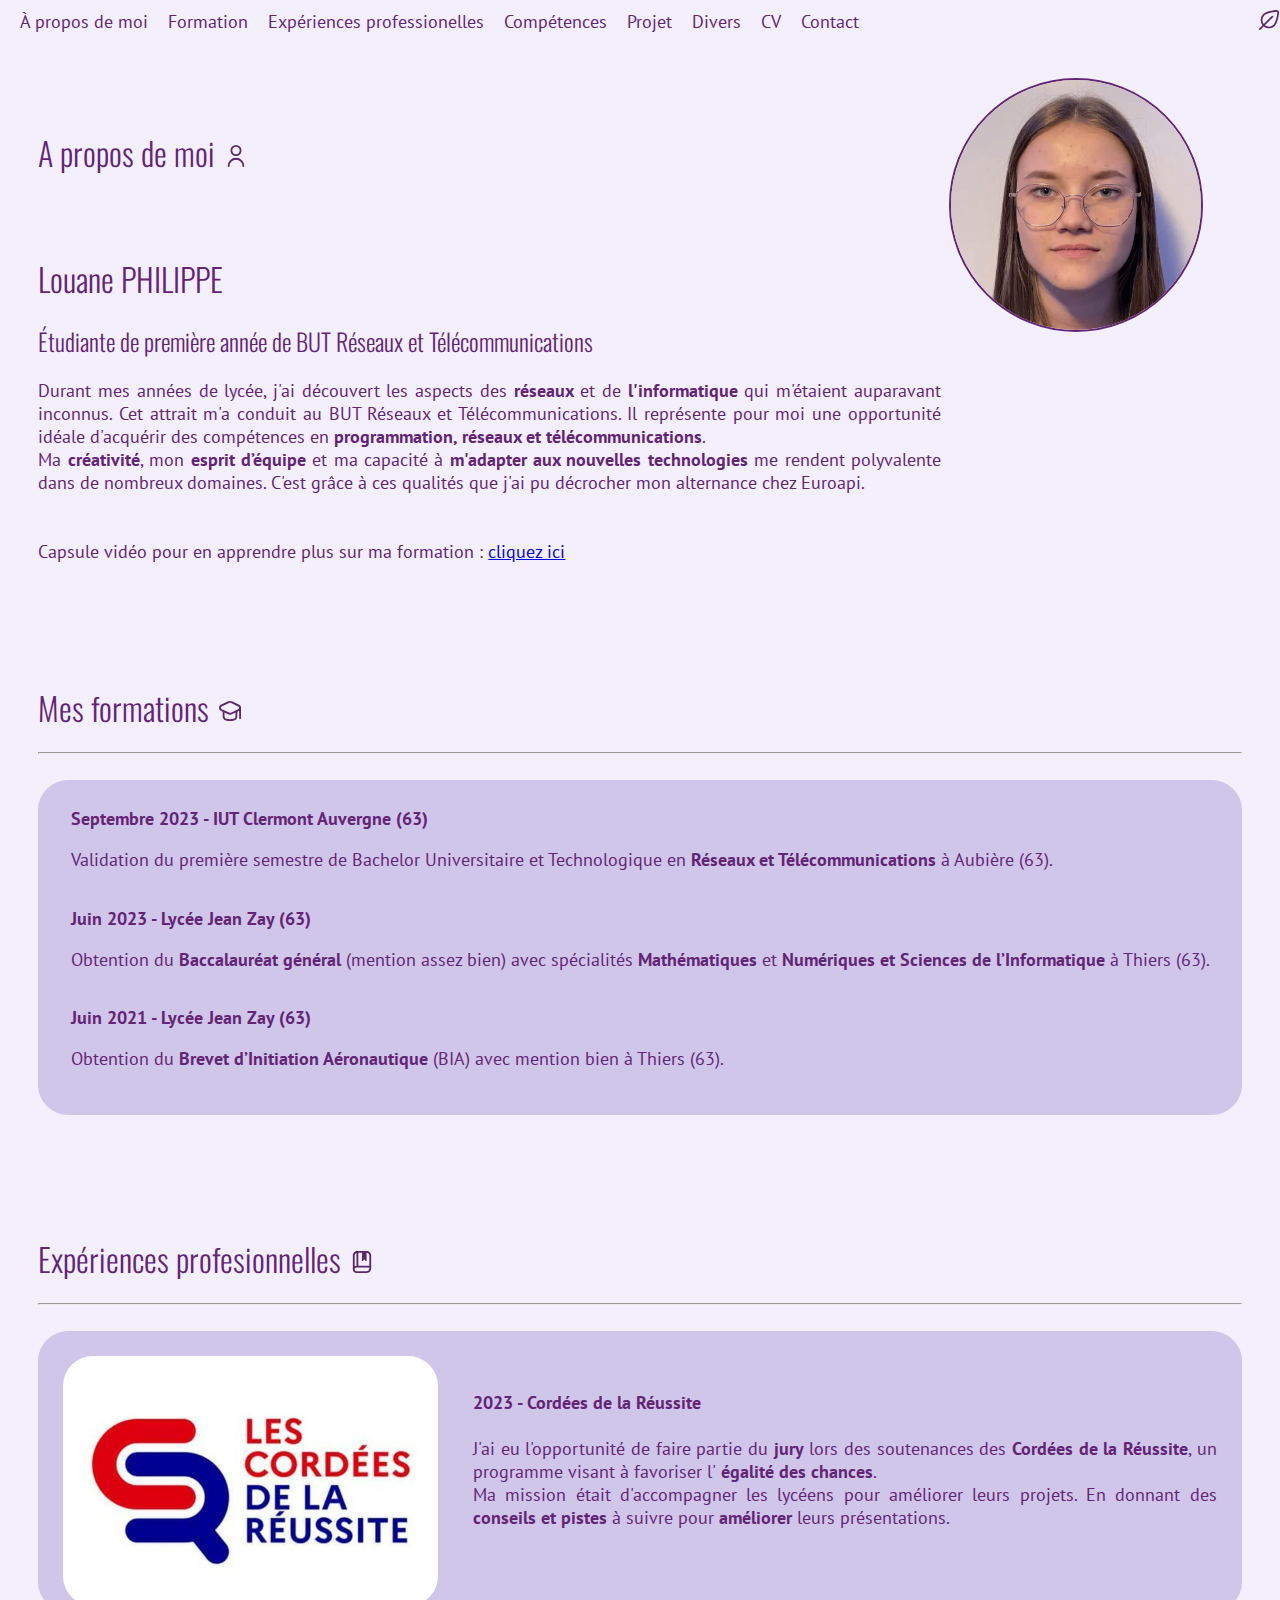
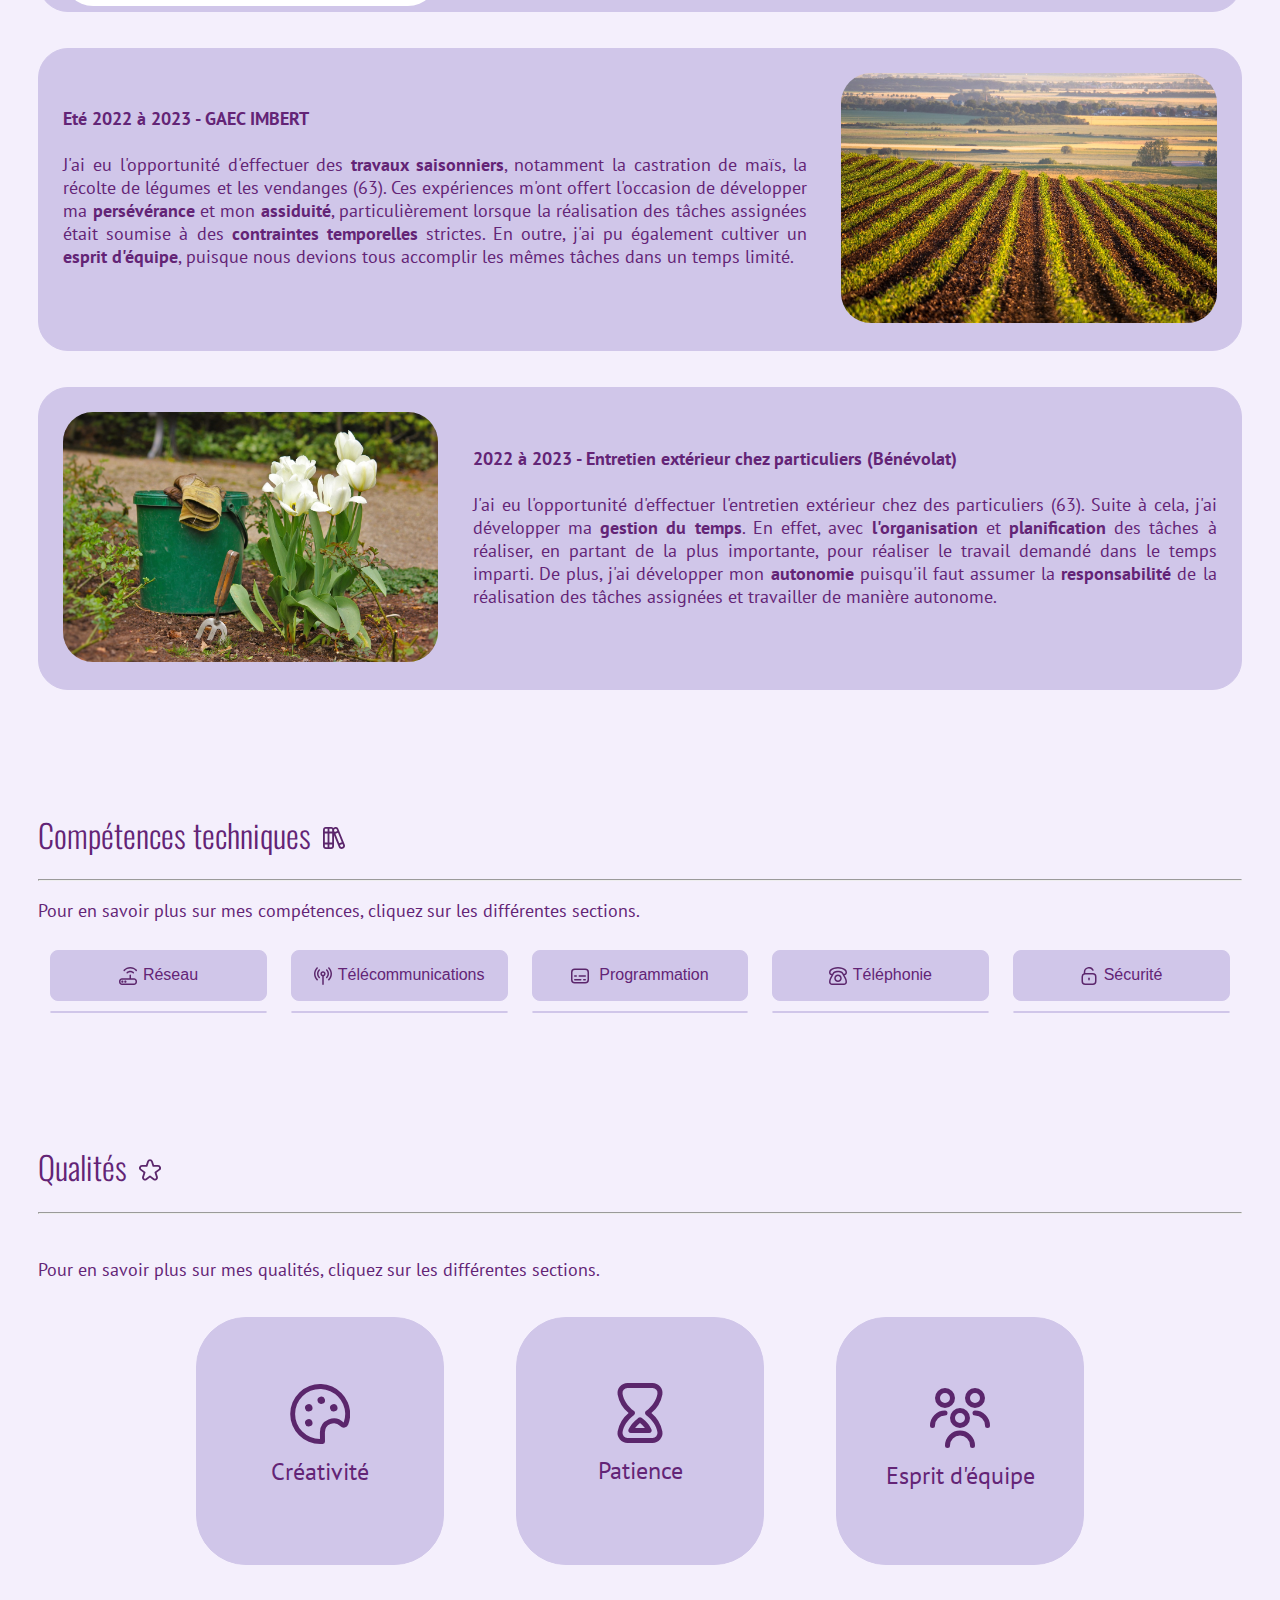
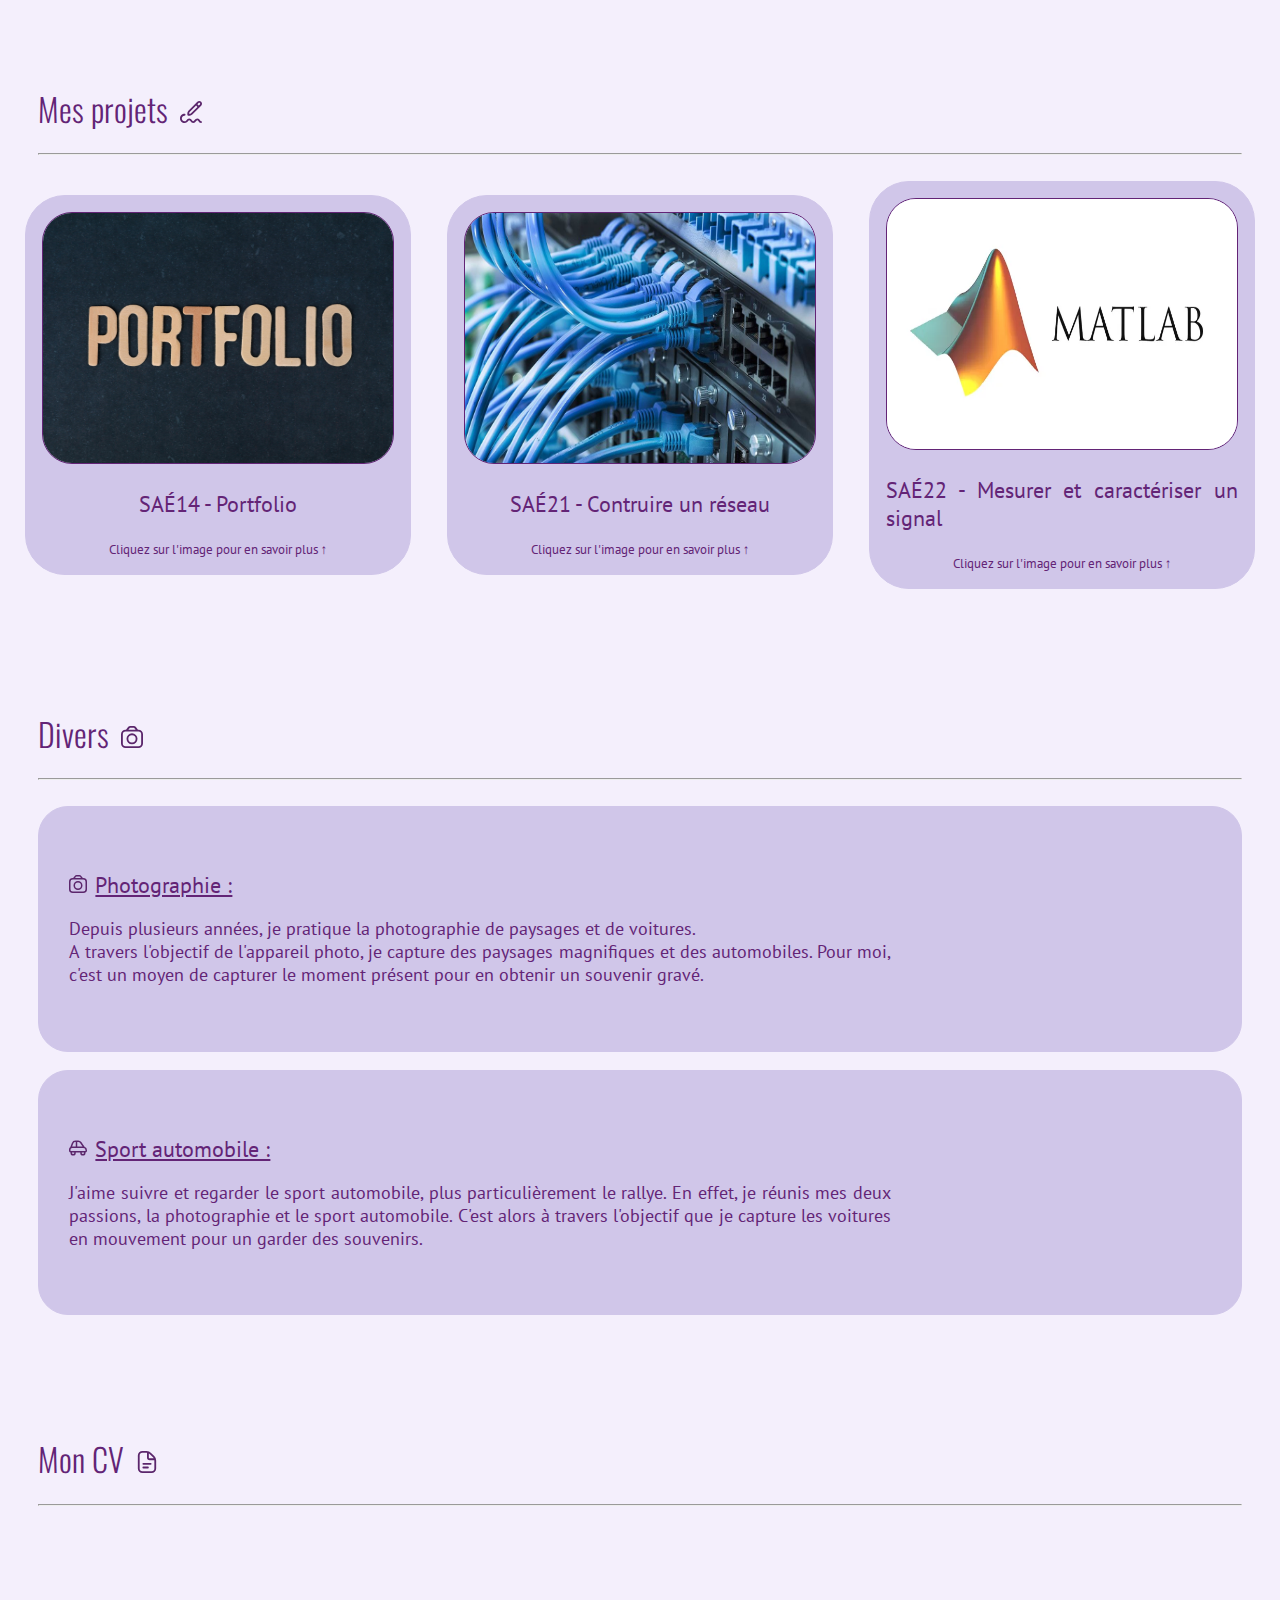
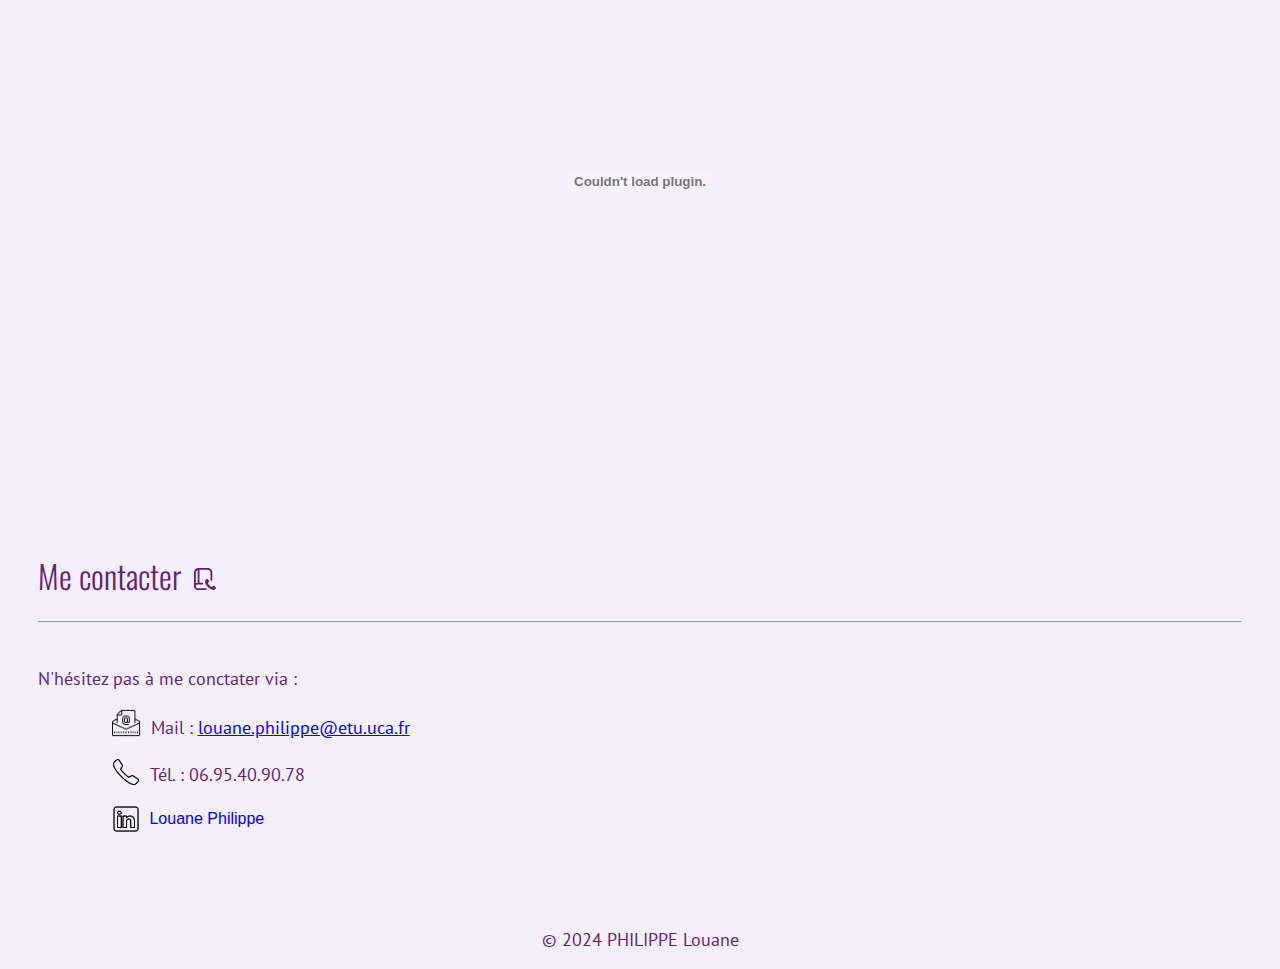
==== index.html @ 0fad6622 "Add files via upload" ====
<!DOCTYPE html>
<html lang="fr">
    <head>
        <meta charset="UTF-8" />
        <meta name="viewport" content="width=device-width, initial-scale=1.0" />
        <title>Portfolio - Louane Philippe</title>
        <link rel="stylesheet" href="style.css" />
        <style>
            @import url("https://fonts.googleapis.com/css2?family=Oswald&family=Roboto:wght@100&display=swap");
            @import url("https://fonts.googleapis.com/css2?family=Oswald&family=PT+Sans&family=Roboto:wght@100&display=swap");
        </style>
    </head>
    <body>
        <header>
            <nav>
                <ul>
                    <li><a href="#apdm">À propos de moi</a></li>
                    <li><a href="#form">Formation</a></li>
                    <li><a href="#exp">Expériences professionelles</a></li>
                    <li><a href="#comp">Compétences</a></li>
                    <li><a href="#projet">Projet</a></li>
                    <li><a href="#divers">Divers</a></li>
                    <li><a href="#cv">CV</a></li>
                    <li><a href="#contact">Contact</a></li>
                </ul>
                <div class="logo">
                    <a href=""><img class="hat couleur" src="icon/feuille.svg" alt="icon" /></a>
                </div>
            </nav>
        </header>
        <img class="moi" src="image/iden.png" alt="" />
        <div class="page">
            <div class="">
                <h1 id="apdm">
                    A propos de moi <a><img class="hat couleur" src="icon/user.svg" alt="icon" /></a>
                </h1>
                <br /><br />
                <h1>Louane PHILIPPE</h1>
                <h2>Étudiante de première année de BUT Réseaux et Télécommunications</h2>
                <p class="propos">
                    Durant mes années de lycée, j'ai découvert les aspects des <strong>réseaux</strong> et de
                    <strong>l'informatique</strong> qui m'étaient auparavant inconnus. Cet attrait m'a conduit au BUT
                    Réseaux et Télécommunications. Il représente pour moi une opportunité idéale d'acquérir des
                    compétences en <strong>programmation, réseaux et télécommunications</strong>. <br />Ma
                    <strong>créativité</strong>, mon <strong>esprit d’équipe</strong> et ma capacité à
                    <strong>m'adapter aux nouvelles technologies</strong> me rendent polyvalente dans de nombreux
                    domaines. C'est grâce à ces qualités que j'ai pu décrocher mon alternance chez Euroapi.<br />
                    <br /><br />Capsule vidéo pour en apprendre plus sur ma formation :
                    <a class="cv" target="blank" href="https://youtu.be/YPR49T3BMpQ">cliquez ici</a>
                </p>
            </div>
            <h1 id="form" class="titre">
                Mes formations
                <a><img class="hat couleur" src="icon/hat.svg" alt="icon" /></a>
            </h1>

            <hr />
            <br />

            <div class="jean">
                <p class="date">
                    <strong>Septembre 2023 - IUT Clermont Auvergne (63) </strong>
                </p>
                <p class="formation">
                    Validation du première semestre de Bachelor Universitaire et Technologique en
                    <strong>Réseaux et Télécommunications</strong> à Aubière (63).
                </p>
                <p class="date"><strong>Juin 2023 - Lycée Jean Zay (63)</strong></p>
                <p class="formation">
                    Obtention du <strong>Baccalauréat général</strong> (mention assez bien) avec spécialités
                    <strong>Mathématiques</strong> et <strong>Numériques et Sciences de l’Informatique</strong> à Thiers
                    (63).
                </p>
                <p class="date">
                    <strong>Juin 2021 - Lycée Jean Zay (63)</strong>
                </p>
                <p class="formation">
                    Obtention du <strong>Brevet d’Initiation Aéronautique</strong> (BIA) avec mention bien à Thiers
                    (63).
                </p>
            </div>
            <h1 id="exp" class="titre">
                Expériences profesionnelles <a><img class="hat couleur" src="icon/book.svg" alt="icon" /></a>
            </h1>
            <hr />
            <br />
            <div class="ex">
                <div class="divi">
                    <img class="prof" src="image/cordee.jpg" alt="" />
                    <p class="feuille">
                        <strong>2023 - Cordées de la Réussite</strong>
                        <br /><br />
                        J'ai eu l'opportunité de faire partie du <strong>jury</strong> lors des soutenances des
                        <strong>Cordées de la Réussite</strong>, un programme visant à favoriser l'<strong>
                            égalité des chances</strong
                        >. <br />
                        Ma mission était d'accompagner les lycéens pour améliorer leurs projets. En donnant des
                        <strong>conseils et pistes</strong> à suivre pour <strong>améliorer</strong> leurs
                        présentations.
                    </p>
                </div>
                <div class="divi">
                    <img class="ble" src="image/champs.jpg" alt="" />
                    <p class="feuille">
                        <strong>Eté 2022 à 2023 - GAEC IMBERT </strong> <br /><br />J'ai eu l'opportunité d'effectuer
                        des <strong>travaux saisonniers</strong>, notamment la castration de maïs, la récolte de légumes
                        et les vendanges (63). Ces expériences m'ont offert l'occasion de développer ma
                        <strong>persévérance</strong> et mon <strong>assiduité</strong>, particulièrement lorsque la
                        réalisation des tâches assignées était soumise à des
                        <strong>contraintes temporelles</strong> strictes. En outre, j'ai pu également cultiver un
                        <strong>esprit d'équipe</strong>, puisque nous devions tous accomplir les mêmes tâches dans un
                        temps limité.
                    </p>
                </div>
                <div class="divi">
                    <img class="prof" src="image/entretien.jpg" alt="" />
                    <p class="feuille">
                        <strong>2022 à 2023 - Entretien extérieur chez particuliers (Bénévolat)</strong>
                        <br /><br />J'ai eu l'opportunité d'effectuer l'entretien extérieur chez des particuliers (63).
                        Suite à cela, j'ai développer ma <strong>gestion du temps</strong>. En effet, avec
                        <strong>l'organisation</strong> et <strong>planification</strong> des tâches à réaliser, en
                        partant de la plus importante, pour réaliser le travail demandé dans le temps imparti. De plus,
                        j'ai développer mon <strong>autonomie</strong> puisqu'il faut assumer la
                        <strong>responsabilité</strong> de la réalisation des tâches assignées et travailler de manière
                        autonome.
                    </p>
                </div>
            </div>
            <h1 id="comp" class="titre">
                Compétences techniques<a><img class="livre couleur" src="icon/livre.svg" alt="icon" /></a>
            </h1>
            <hr />
            <p>Pour en savoir plus sur mes compétences, cliquez sur les différentes sections.</p>
            <div class="competence">
                <section class="sectionComp">
                    <input type="checkbox" id="box1" class="reseau-checkbox" />
                    <label for="box1" class="reseau-label"
                        ><img class="icons" src="icon/router.svg" alt="Router" />Réseau</label
                    >
                    <div class="reseau-content">
                        <h4>Réseaux IP</h4>
                        <p>
                            J’ai mis en application mes connaissances où j’ai utilisé le logiciel Cisco Packet Tracer,
                            pour créer, gérer et modifier mes réseaux. En effet, sur les appareils j’ai établi un plan
                            d’adressage IP, composé d’adresses IP, de masques et passerelles. Grâce à ma configuration,
                            toutes les machines ont pu communiquer entre elles.
                        </p>
                        <p><progress value="80" max="100"></progress>80%</p>
                    </div>
                </section>
                <section class="sectionComp">
                    <input type="checkbox" id="box2" class="reseau-checkbox" />
                    <label for="box2" class="reseau-label"
                        ><img class="icons" src="icon/antenne.svg" alt="Antenne" />Télécommunications</label
                    >
                    <div class="reseau-content">
                        <h4>Équipement de mesures</h4>

                        <p>
                            J'ai eu l'occasion de manipuler des équipements délicats tels que des fibres optiques et des
                            appareils de mesure (GBF/oscilloscope). Ces expériences m'ont permis d’apprendre la
                            nécessité de faire preuve de minutie et de patience.
                        </p>
                        <p><progress value="70" max="100"></progress>70%</p>
                    </div>
                </section>
                <section class="sectionComp">
                    <input type="checkbox" id="box3" class="reseau-checkbox" />
                    <label for="box3" class="reseau-label">
                        <img class="icons" src="icon/code.svg" alt="Code" /> Programmation</label
                    >
                    <div class="reseau-content">
                        <h4>HTML, CSS et PHP</h4>
                        <p>
                            Durant ma formation, j'ai appris plusieurs langages à travers des projets. Par exemple, en
                            concevant cette page web, j'ai eu des difficultés pour insérer des barres de progression
                            mais grâce à des recherches et à ma persévérance. J'ai pu améliorer mes compétences en
                            programmation.
                        </p>
                        <p><progress value="80" max="100"></progress>80%</p>
                    </div>
                </section>
                <section class="sectionComp">
                    <input type="checkbox" id="box4" class="reseau-checkbox" />
                    <label for="box4" class="reseau-label"
                        ><img class="icons" src="icon/phone.svg" alt="Phone" />Téléphonie</label
                    >
                    <div class="reseau-content">
                        <h4>Call server & phone</h4>

                        <p>
                            J'ai acquis des compétences dans la configuration et l'installation de serveurs d'appels
                            (Unify) ainsi que de divers téléphones (IP et SIP) lors de ma formation. Les travaux
                            pratiques visaient à interconnecter plusieurs téléphones pour permettre une communication
                            tant à l'intérieur qu'à l'extérieur du réseau.
                        </p>
                        <p><progress value="90" max="100"></progress>90%</p>
                    </div>
                </section>
                <section class="sectionComp">
                    <input type="checkbox" id="box5" class="reseau-checkbox" />
                    <label for="box5" class="reseau-label"
                        ><img class="icons" src="icon/cyber.svg" alt="Cadenas" />Sécurité</label
                    >
                    <div class="reseau-content">
                        <h4>Cybersécurité</h4>
                        <p>
                            La compétence Cybersécurité sera acquise lors de la deuxième et troisième année de la
                            formation.
                        </p>
                        <!-- <p><progress value="25" max="100"></progress>25%</p> -->
                    </div>
                </section>
            </div>
            <h1 class="titres">
                Qualités<a><img class="livre couleur" src="icon/star.svg" alt="icon" /></a>
            </h1>
            <hr />
            <br />
            <p>Pour en savoir plus sur mes qualités, cliquez sur les différentes sections.</p>
            <br />
            <div class="qualite">
                <div class="division">
                    <input type="checkbox" id="box6" class="case" />
                    <label for="box6" class="box">
                        <div class="devant">
                            <img class="icon pat" src="icon/palette.svg" alt="Créativité" />
                            <p>Créativité</p>
                        </div>
                        <div class="derriere">
                            <p class="description">
                                Je suis curieuse sur des sujets très variés ce qui me permet de résoudre des problèmes
                                de manière innovante.
                            </p>
                        </div>
                    </label>
                </div>
                <div class="division">
                    <input type="checkbox" id="box7" class="case" />
                    <label for="box7" class="box">
                        <div class="devant">
                            <img class="icon pat" src="icon/sablier.svg" alt="Patience" />
                            <p>Patience</p>
                        </div>
                        <div class="derriere">
                            <p class="description">
                                Je suis régulièrement confronté à des situations délicates ce qui me permet de prendre
                                des décisions et d'atteindre des objectifs.
                            </p>
                        </div>
                    </label>
                </div>
                <div class="division">
                    <input type="checkbox" id="box8" class="case" />
                    <label for="box8" class="box">
                        <div class="devant">
                            <img class="icon pat" src="icon/groupe.svg" alt="Esprit d'équipe" />
                            <p>Esprit d'équipe</p>
                        </div>
                        <div class="derriere">
                            <p class="description">
                                J'ai régulièrement travaillé au sein d'équipes, où nous devions réaliser une tâche sur
                                une période donnée.
                            </p>
                        </div>
                    </label>
                </div>
            </div>
            <h1 id="projet" class="titre">
                Mes projets<a><img class="livre couleur" src="icon/pencil.svg" alt="icon" /></a>
            </h1>
            <hr />
            <br />
            <div class="portfolio">
                <div class="choix">
                    <a href="projet1.html" title="Lien vers le projet">
                        <img class="image" alt="" src="image/portfolio.jpg" />
                    </a>
                    <p class="nom">SAÉ14 - Portfolio</p>
                    <small>Cliquez sur l'image pour en savoir plus ↑</small>
                </div>

                <div class="choix">
                    <a href="projet2.html" title="Lien vers le projet">
                        <img class="image" alt="" src="image/cable.jpg" />
                    </a>
                    <p class="nom">SAÉ21 - Contruire un réseau</p>
                    <small>Cliquez sur l'image pour en savoir plus ↑</small>
                </div>
                <div class="choix">
                    <a href="projet3.html" title="Lien vers le projet">
                        <img class="image" alt="" src="image/matlab.jpeg" />
                    </a>
                    <p class="nom">SAÉ22 - Mesurer et caractériser un signal</p>
                    <small>Cliquez sur l'image pour en savoir plus ↑</small>
                </div>
            </div>

            <h1 id="divers" class="titre">
                Divers<a><img class="livre couleur" src="icon/loisirs.svg" alt="icon" /></a>
            </h1>
            <hr />
            <br />
            <div>
                <div class="classe">
                    <img class="photo" src="image/mouton.jpg" alt="" />

                    <p class="oui">
                        <a class="sujet"><img class="divers" src="icon/loisirs.svg" alt="icon" />Photographie :</a>
                        <br /><br />
                        Depuis plusieurs années, je pratique la photographie de paysages et de voitures.
                        <br />A travers l'objectif de l'appareil photo, je capture des paysages magnifiques et des
                        automobiles. Pour moi, c'est un moyen de capturer le moment présent pour en obtenir un souvenir
                        gravé.
                    </p>
                </div>
                <br>
                <div class="classe">
                    <img class="photo" src="image/tallon.jpg" alt="" />
                    <p class="oui">
                        <a class="sujet"><img class="divers" src="icon/car.svg" alt="icon" />Sport automobile :</a>
                        <br /><br />
                        J'aime suivre et regarder le sport automobile, plus particulièrement le rallye. En effet, je
                        réunis mes deux passions, la photographie et le sport automobile. C'est alors à travers
                        l'objectif que je capture les voitures en mouvement pour un garder des souvenirs.
                    </p>
                </div>
            </div>
            <h1 id="cv" class="titre">
                Mon CV<a><img class="livre couleur" src="icon/document.svg" alt="icon" /></a>
            </h1>
            <hr />
            <br />
            <embed src="cv.pdf" width="800" height="500" type="application/pdf" />
            <h1 id="contact" class="titre">
                Me contacter<a><img class="livre couleur" src="icon/contact.svg" alt="icon" /></a>
            </h1>
            <hr />
            <br />
            <p class="text">N'hésitez pas à me conctater via :</p>
            <section class="contact">
                <img class="mail" src="image/mail.png" alt="" />
                <p class="add">
                    &nbsp; Mail : <a href="mailto:louane.philippe@etu.uca.fr">louane.philippe@etu.uca.fr</a>
                </p>
                <img class="mail" src="image/tel.png" alt="" />
                <p class="tele">&nbsp; Tél. : 06.95.40.90.78</p>
                <div class="linkedin">
                    <img class="mail" src="image/linkedin.png" alt="" />
                    <a class="link" target="blank" href="https://linkedin.com/in/louane-philippe-8121232a9"
                        >&nbsp; Louane Philippe</a
                    >
                </div>
            </section>
        </div>
        <footer>
            <p>© 2024 PHILIPPE Louane</p>
        </footer>
    </body>
</html>
---- style.css ----
body {
    margin: 0;
    font-family: Arial, sans-serif;
    background-attachment: fixed;
    /* background-image: url("image/fonde.png"); */
    background-color: #f4effc;
    background-size: cover;
}

header {
    width: 100%;
    background-color: #f4effc;
    border-bottom: 1px solid #f4effc;
}
.page {
    margin-left: 3%;
    margin-right: 3%;
    margin-top: 10%;
    margin-bottom: 6%;
}
nav {
    display: flex;
    justify-content: space-between;
    align-items: center;
    padding: 10px 20px;
    background-color: #f4effc;
    border-bottom: 1px solid #f4effc;
    position: fixed;
    top: 0;
    width: 100%;
    z-index: 1000; /*Faire passer un premier plan*/
}

nav ul {
    display: flex;
    list-style: none;
    margin: 0;
    padding: 0;
}

nav ul li {
    margin-right: 20px;
}

nav ul li a {
    text-decoration: none;
    color: #632476;
    display: block;
}
nav ul li a:hover {
    text-decoration: underline;
    text-underline-offset: 0.5rem;
    text-decoration-color: #632476;
}
.logo {
    display: flex;
    margin-left: 95%;
    position: fixed;
    align-items: center;
}

.logo a {
    margin-left: 20px;
    text-decoration: none;
    color: #000;
}

.logo img {
    width: 20px;
    height: 20px;
}

/* Texte de la page  */
.propos,
.formation,
.date,
.feuille,
.devant,
.derriere,
li,
p,
small {
    font-family: "PT Sans", sans-serif;
    font-weight: 400;
    font-style: normal;
    color: #632476;
    text-align: justify;
}

.propos,
.formation,
.date,
.feuille,
.devant,
.derriere,
li,
p {
    font-size: 18px;
}
.description {
    font-family: "PT Sans", sans-serif;
    font-weight: 400;
    font-style: normal;
    font-size: 18px;
    color: #632476;
    text-align: center;
    padding: 10%;
}

h1,
h2 {
    font-family: "Oswald", sans-serif;
    font-optical-sizing: auto;
    font-weight: 300;
    font-style: normal;
    color: #632476;
    scroll-margin-top: 65px;
}

.titre {
    margin-top: 10%;
}
.titres {
    margin-top: 10%;
}
.propos {
    margin-right: 25%;
    margin-bottom: 10%;
}
.formation {
    margin-left: 2%;
    margin-bottom: 3%;
}
.hat,
.user {
    height: 22px;
    width: 22px;
    margin-left: 3px;
}
.livre {
    height: 22px;
    width: 22px;
    margin-left: 12px;
}
.date {
    margin-left: 2%;
}
.moi {
    float: right;
    height: 250px;
    margin-top: 6%;
    margin-right: 6%;
    border-radius: 150px;
    border: 2px solid #632476;
}
.jean {
    background-color: #d0c6e9;
    border: solid, 1.5px;
    border-color: #d0c6e9;
    border-radius: 30px;
    padding: 0.5em;
}

.prof {
    height: 250px;
    border-radius: 30px;
    float: left;
    margin-right: 3%;
}

.ble {
    height: 250px;
    border-radius: 30px;
    float: right;
    margin-left: 3%;
}

progress {
    width: 80%;
    height: 15px;
    margin-right: 10px;
    appearance: none; /* Supprime le style par défaut */
}

progress::-webkit-progress-bar {
    background-color: #f0f0f0; /* Couleur de fond de la jauge */
    border-radius: 10px;
}

progress::-webkit-progress-value {
    background-color: #d0c6e9; /* Couleur de la barre de progression*/
    border-radius: 10px;
}
.divi {
    background-color: #d0c6e9;
    border: solid, 1.5px;
    border-color: #d0c6e9;
    border-radius: 30px;
    padding: 1.5em;
    margin-bottom: 3%;
}
.esp {
    padding: 3em;
}
.feuille {
    margin-bottom: 5%;
    margin-top: 3%;
}

.esp {
    padding: 3em;
}

.crea {
    height: 100px;
    width: 100px;
}

.qualite {
    display: flex;
    justify-content: center;
    align-items: center;
    gap: 6%;
}
.competence {
    display: flex;
    justify-content: center;
    justify-content: space-around;
    flex-wrap: wrap;
    align-items: flex-start;
    margin-bottom: 0;
}

.division {
    background-color: #d0c6e9;
    border: 1.5px solid #d0c6e9;
    border-radius: 50px;
    width: 150px;
    height: 150px;
    position: relative;
    display: flex;
    justify-content: center;
    align-items: center;
    padding: 3em;
}
.technique {
    background-color: #eafdf0;
    border: 1.5px solid #eafdf0;
    border-radius: 30px;
    width: 200px;
    height: 200px;
    position: relative;
    display: flex;
    justify-content: center;
    align-items: center;
    padding: 3em;
}

.case {
    display: none;
}

.box {
    display: flex;
    justify-content: center;
    align-items: center;
    width: 100%;
    height: 100%;
    cursor: pointer;
    text-align: center;
    transition: all 0.3s ease;
    box-sizing: border-box;
}

.devant,
.derriere {
    position: absolute;
    display: flex;
    flex-direction: column;
    justify-content: center;
    align-items: center;
}
.devant {
    padding: 20px;
}
.devant p {
    font-size: 24px;
    margin-top: 2px;
}

.derriere {
    display: none;
    margin-left: 4%;
    margin-right: 4%;
}
.derriere h5 {
    margin-top: 0;
}
.case:checked + .box .devant {
    display: none;
}

.case:checked + .box .derriere {
    display: flex;
}

.icon {
    height: 60px;
    margin-bottom: 10px;
}

.icon,
.icons,
.livre,
.hat,
.divers {
    filter: invert(21%) sepia(63%) saturate(1500%) hue-rotate(258deg) brightness(75%) contrast(94%);
}
.icons {
    height: 18px;
    margin-right: 3%;
    vertical-align: middle;
}

.pat {
    margin-top: 15%;
}
.sectionComp {
    width: 18%; /* Adjust the width as needed */
    margin: 10px;
    text-align: center;
}

.reseau-checkbox {
    display: none;
}

.reseau-label {
    padding: 15px;
    background-color: #d0c6e9;
    border: 1px solid #d0c6e9;
    color: black;
    cursor: pointer;
    user-select: none;
    border-radius: 8px;
    display: block;
    color: #632476;
}

.reseau-content {
    max-height: 0;
    overflow: hidden;
    transition: max-height 0.3s ease-out;
    padding: 0 15px;
    background-color: #ffffff;
    border: 1px solid #d0c6e9;
    border-radius: 8px;
    margin-top: 10px;
    color: #632476;
}

.reseau-checkbox:checked + .reseau-label + .reseau-content {
    max-height: 600px; /* Adjust according to your content's height */
    padding: 15px;
}
footer {
    justify-content: center;
    display: flex;
}

.portfolio {
    display: flex;
    justify-content: center;
    align-items: center;
    gap: 3%;
}

.choix {
    background-color: #d0c6e9;
    border: 1.5px solid #d0c6e9;
    border-radius: 40px;
    position: relative;
    display: flex;
    align-items: center;
    justify-content: center;
    padding: 1em;
    flex-direction: column;
}
.nom {
    font-family: "PT Sans", sans-serif;
    font-weight: 400;
    font-style: normal;
    font-size: 22px;
    color: #632476;
    text-align: justify;
}
.image {
    border-radius: 30px;
    width: 350px;
    height: 250px;
    border: 1.5px solid #632476;
}

.contact {
    margin-left: 6%;
}
.mail {
    height: 30px;
    float: left;
}
.add {
    padding-top: 8px;
    text-decoration: none;
}
.tele {
    padding-top: 6px;
}
.linkedin {
    display: flex;
    align-items: center;
}

.link {
    text-decoration: none;
    vertical-align: middle;
}

embed {
    display: flex;
    justify-content: center;
    align-items: center;
    margin-left: auto;
    margin-right: auto;
    height: 500px;
    width: 700px;
    border-radius: 20px;
}

.divers {
    height: 18px;
    margin-right: 8px;
}
.sujet {
    align-items: center;
    font-size: 22px;
    text-decoration: underline;
    float: left;
}
.photo {
    height: 200px;
    border-radius: 30px;
    float: right;
}
.classe {
    background-color: #d0c6e9;
    border: solid, 1.5px;
    border-color: #d0c6e9;
    border-radius: 30px;
    padding: 30px 30px;
}

.oui {
    font-family: "PT Sans", sans-serif;
    font-weight: 400;
    font-style: normal;
    color: #632476;
    text-align: justify;
    margin-bottom: 3%;
    margin-top: 3%;
    font-size: 18px;
    margin-right: 28%;
}
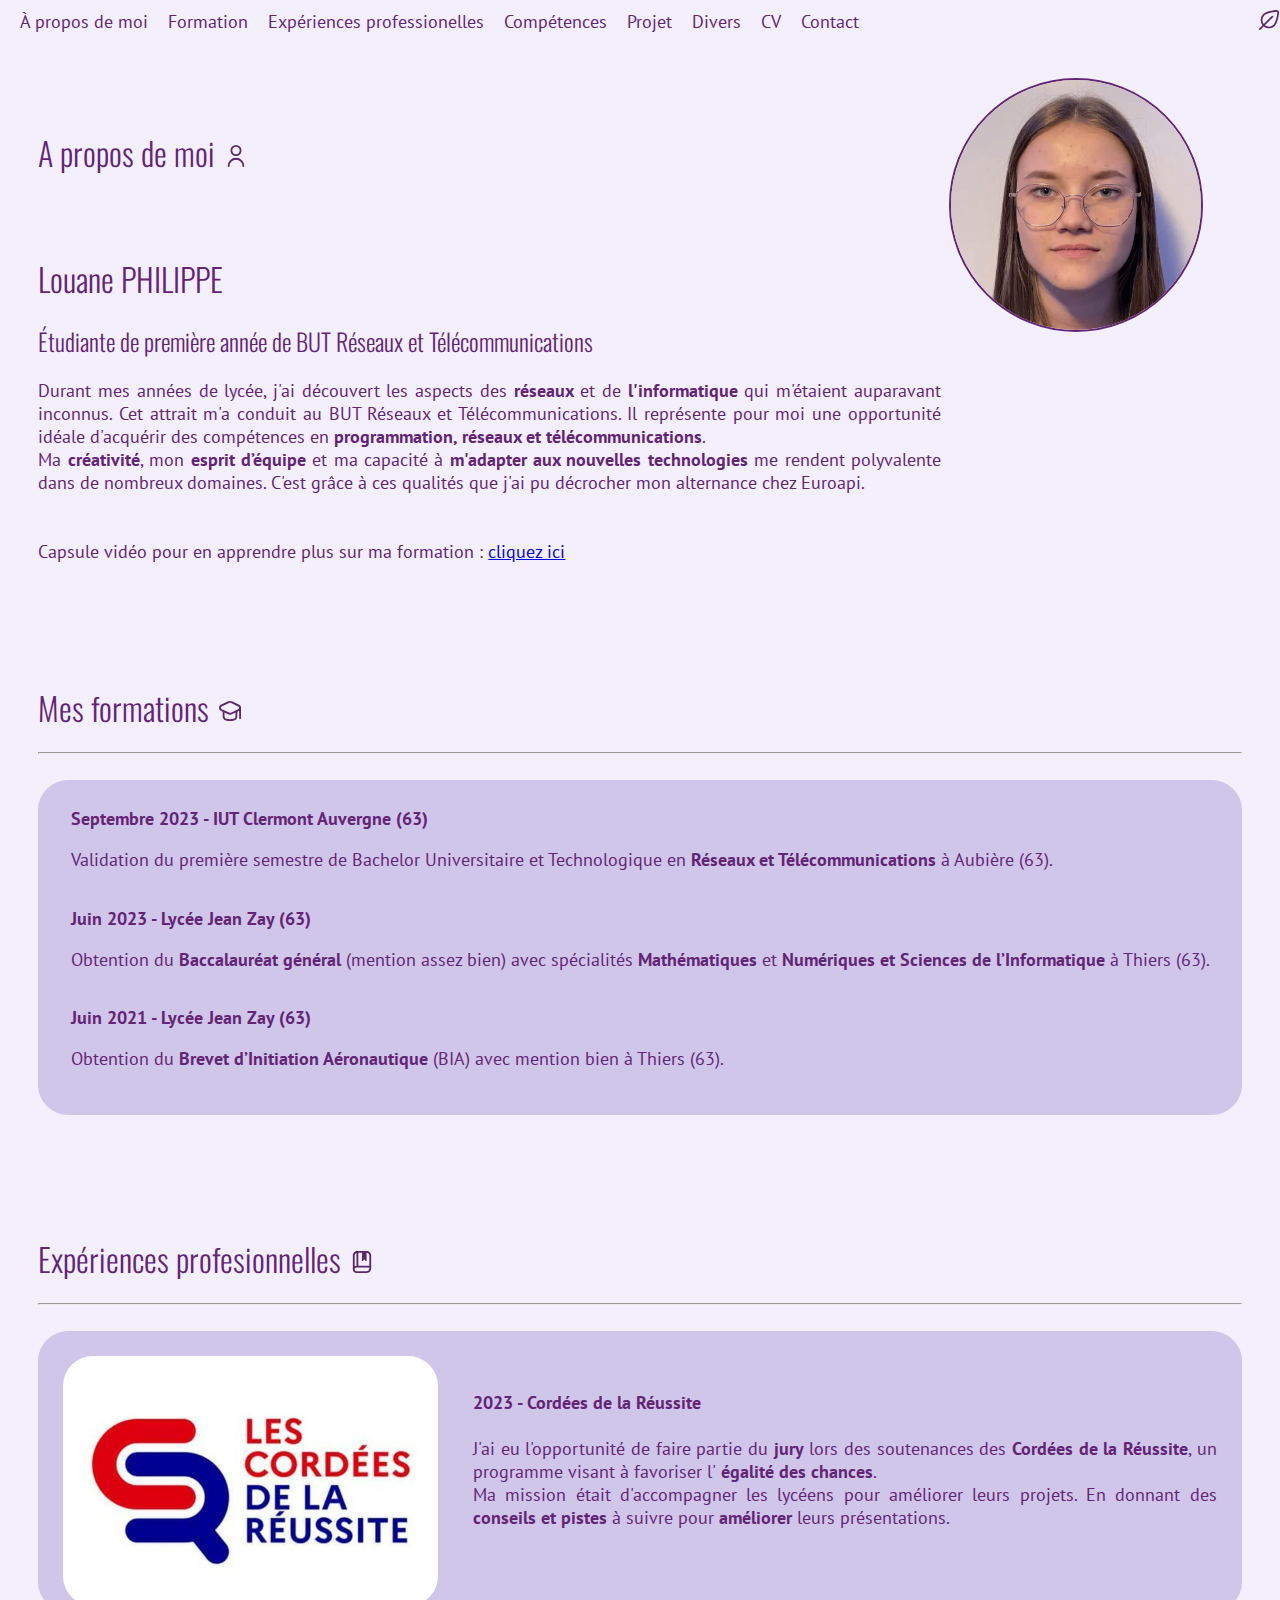
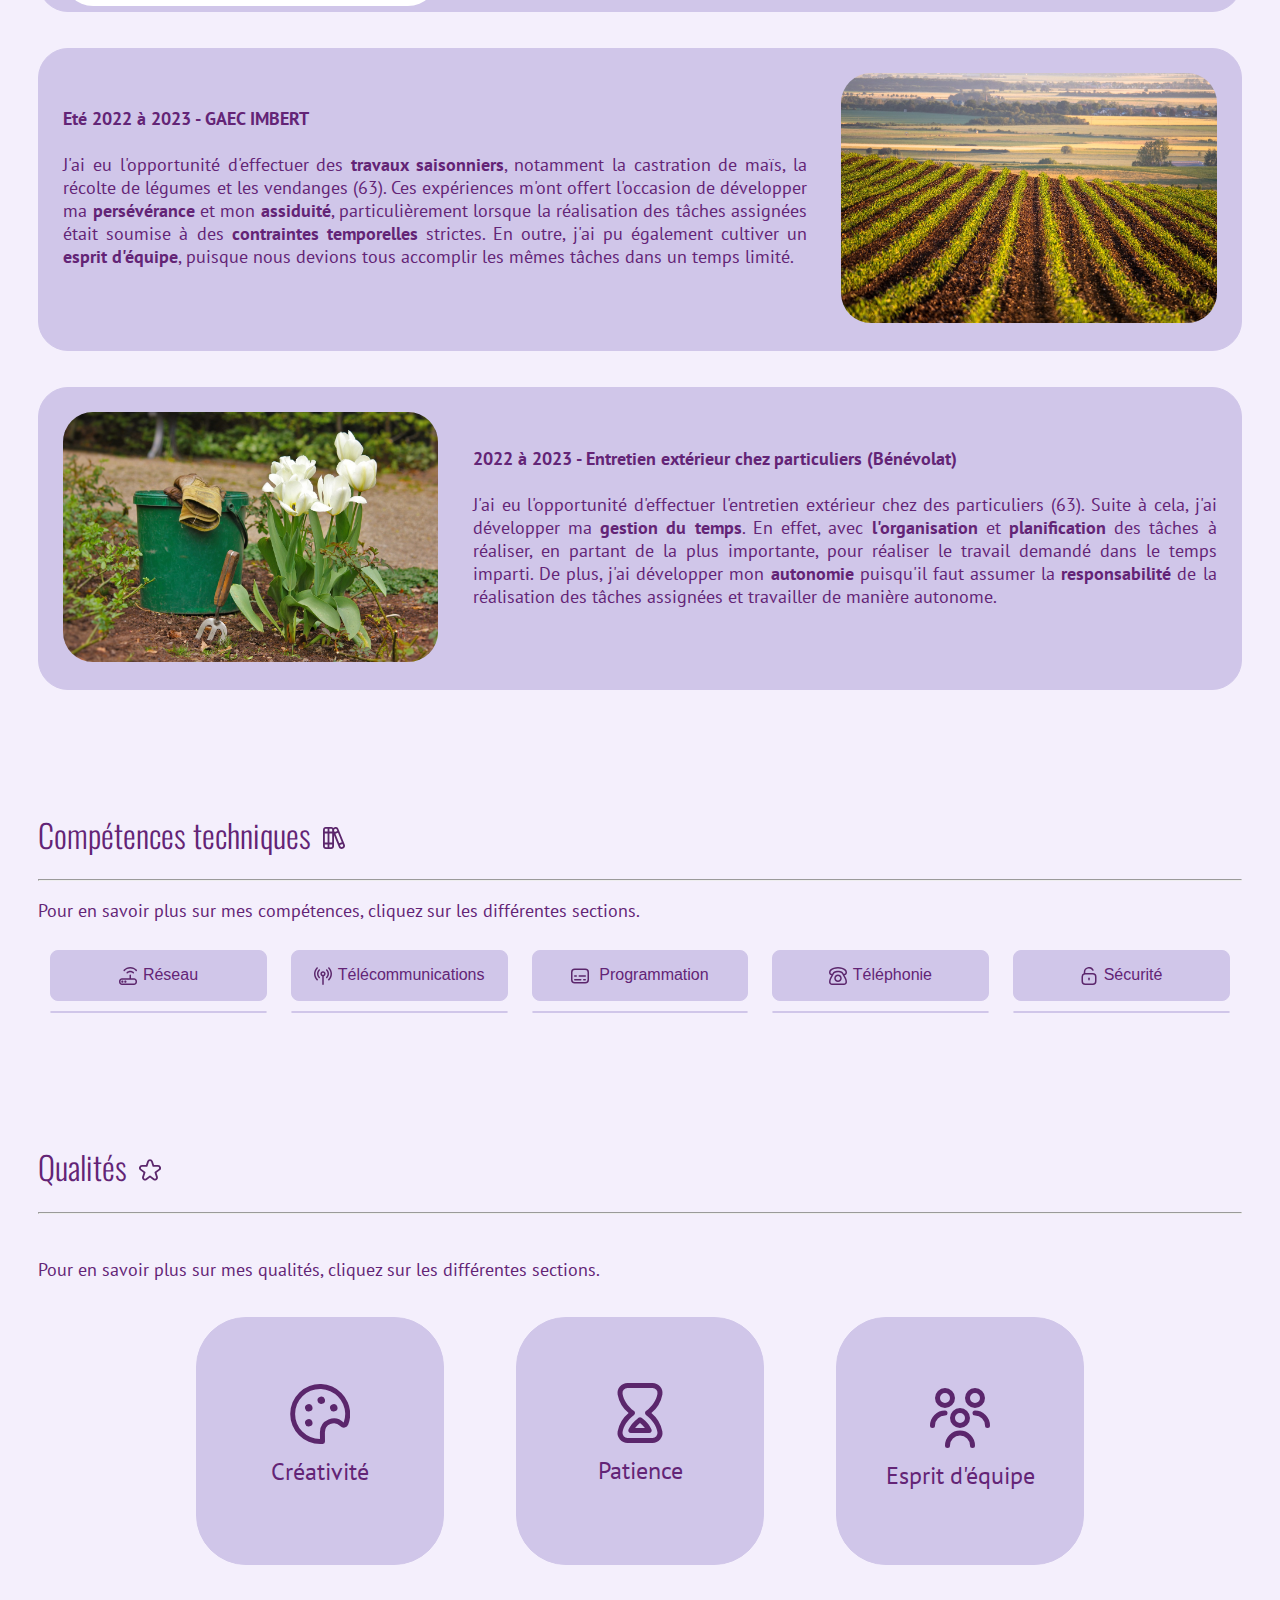
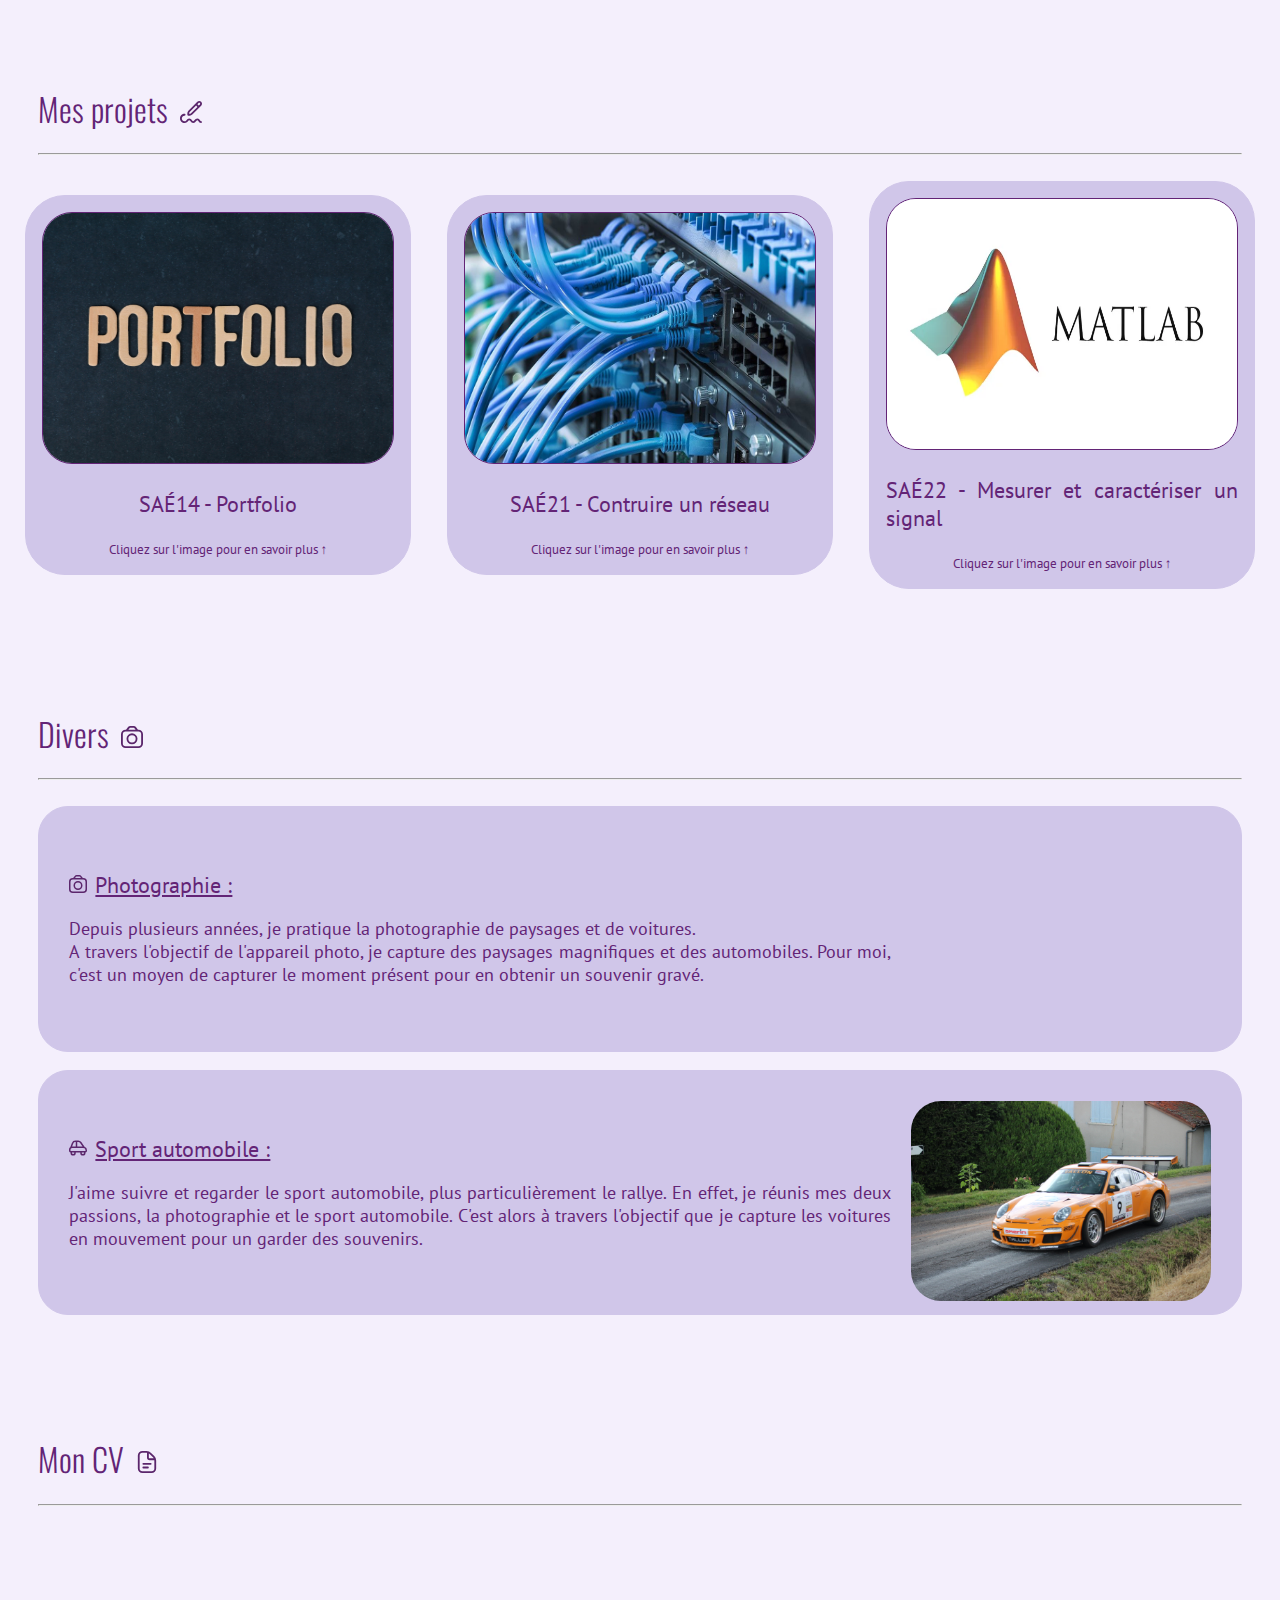
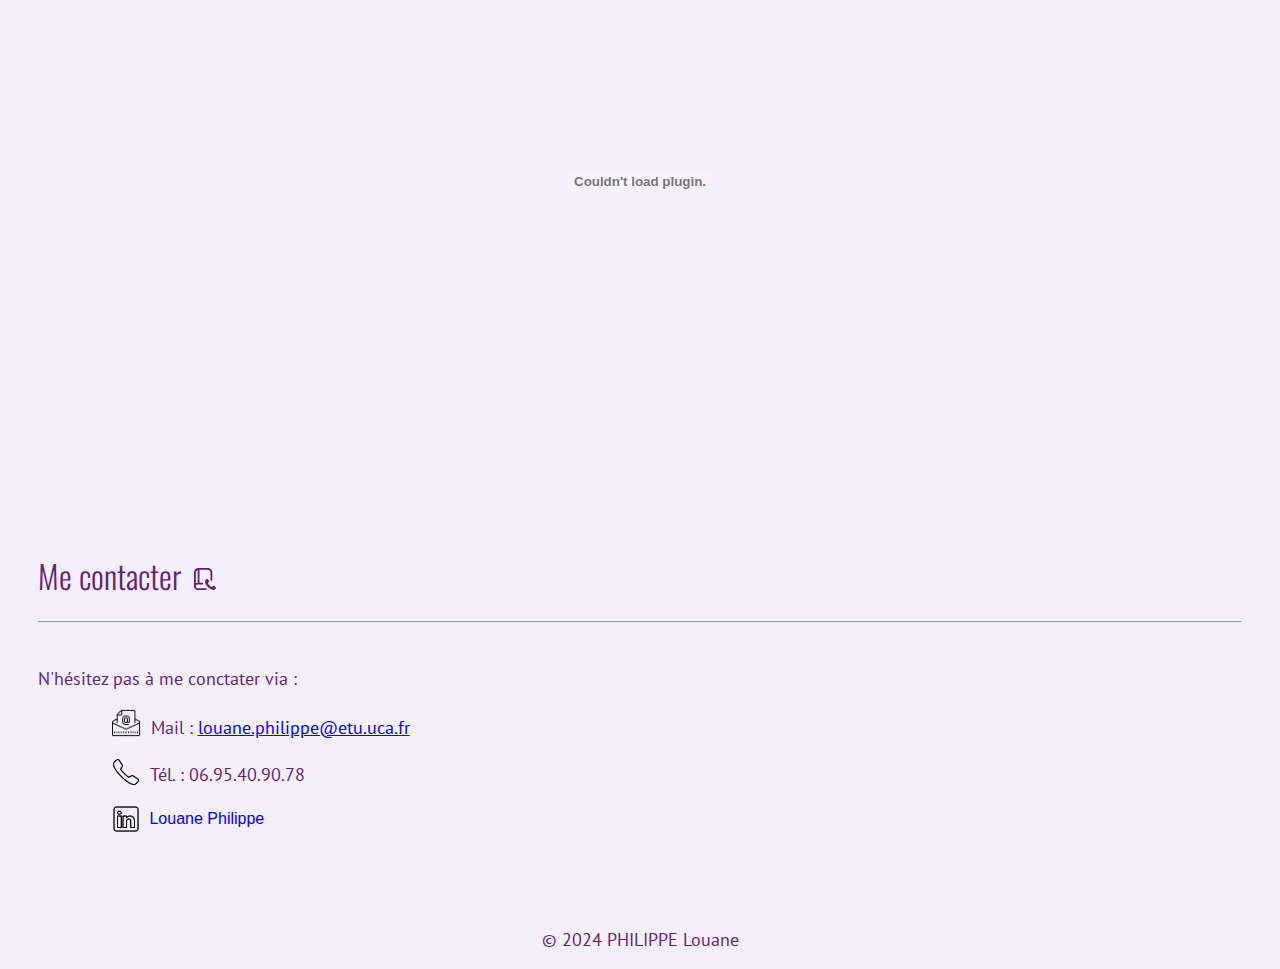
==== commit 2990aad4: "index.html" ====
--- a/index.html
+++ b/index.html
@@ -303,7 +303,7 @@
             <br />
             <div>
                 <div class="classe">
-                    <img class="photo" src="image/mouton.jpg" alt="" />
+                    <img class="photo" src="image/mouton.JPG" alt="" />
 
                     <p class="oui">
                         <a class="sujet"><img class="divers" src="icon/loisirs.svg" alt="icon" />Photographie :</a>
@@ -316,7 +316,7 @@
                 </div>
                 <br>
                 <div class="classe">
-                    <img class="photo" src="image/tallon.jpg" alt="" />
+                    <img class="photo" src="image/tallon.JPG" alt="" />
                     <p class="oui">
                         <a class="sujet"><img class="divers" src="icon/car.svg" alt="icon" />Sport automobile :</a>
                         <br /><br />
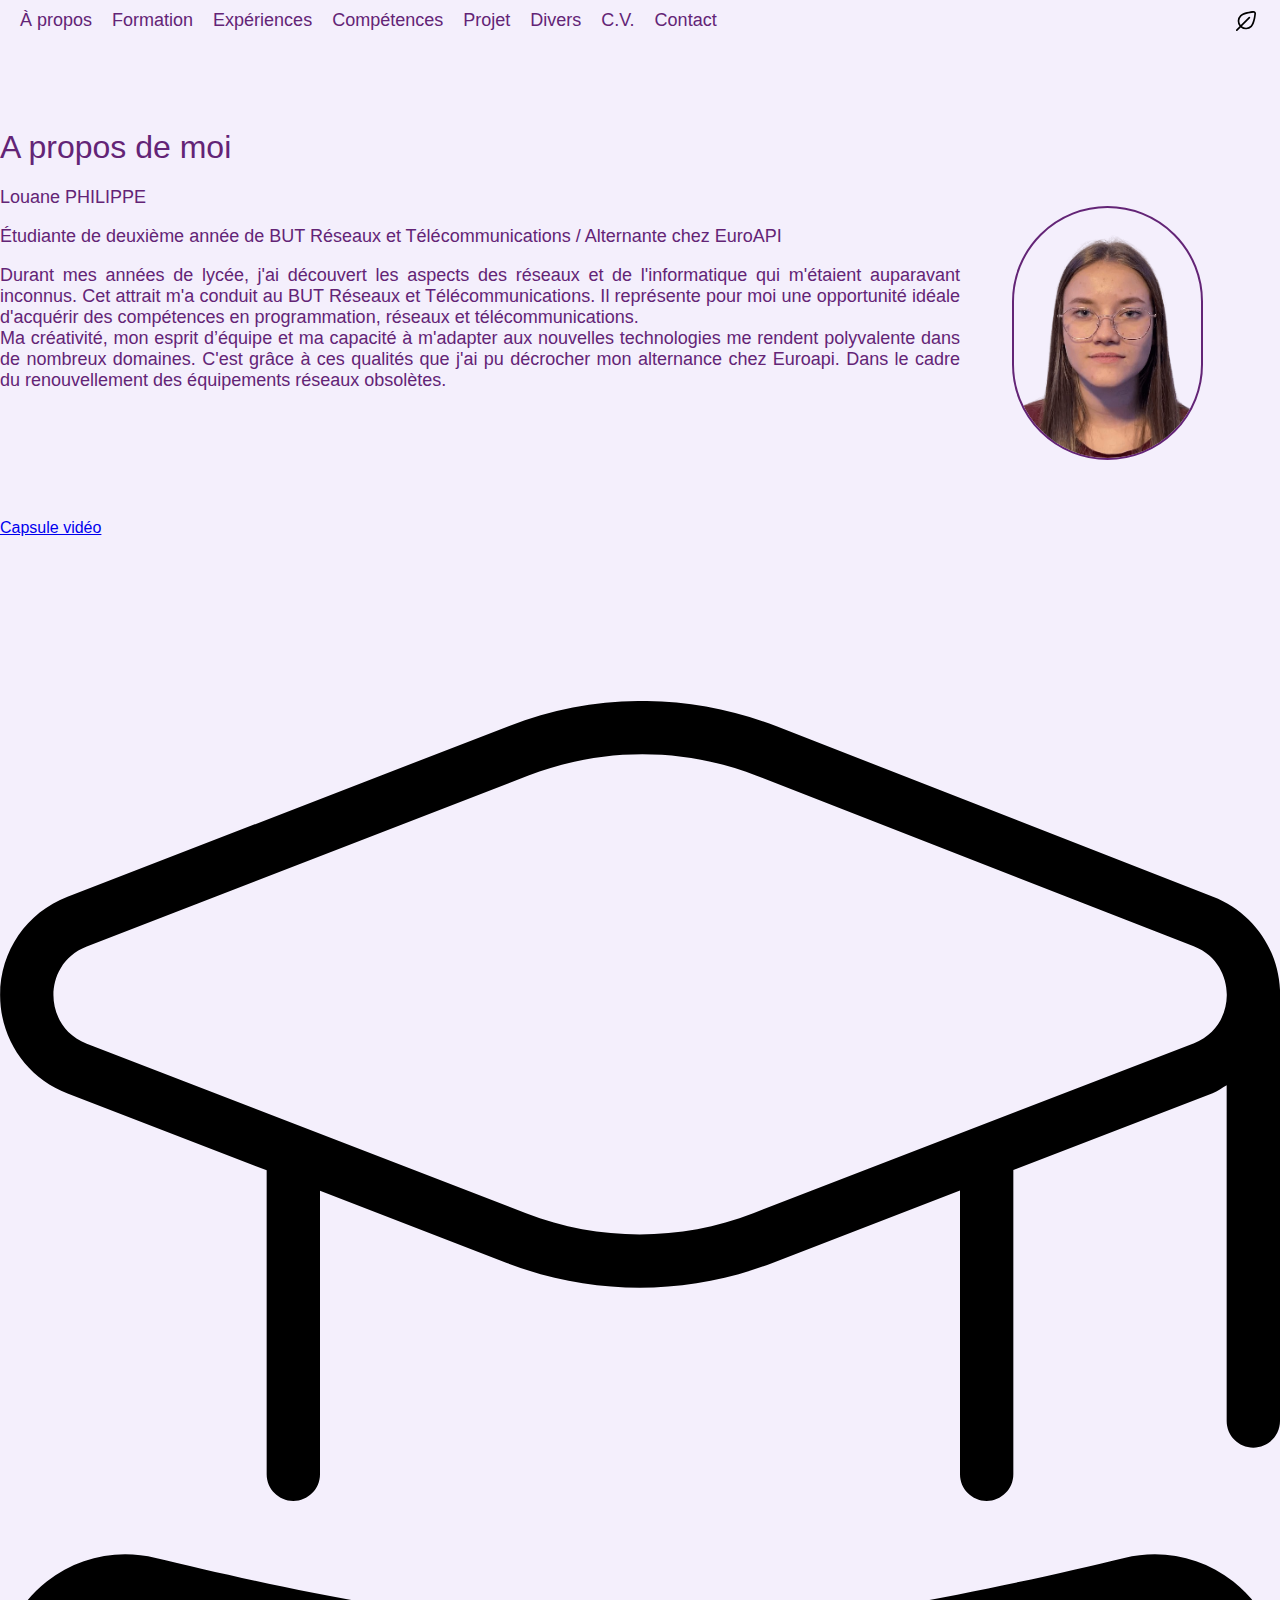
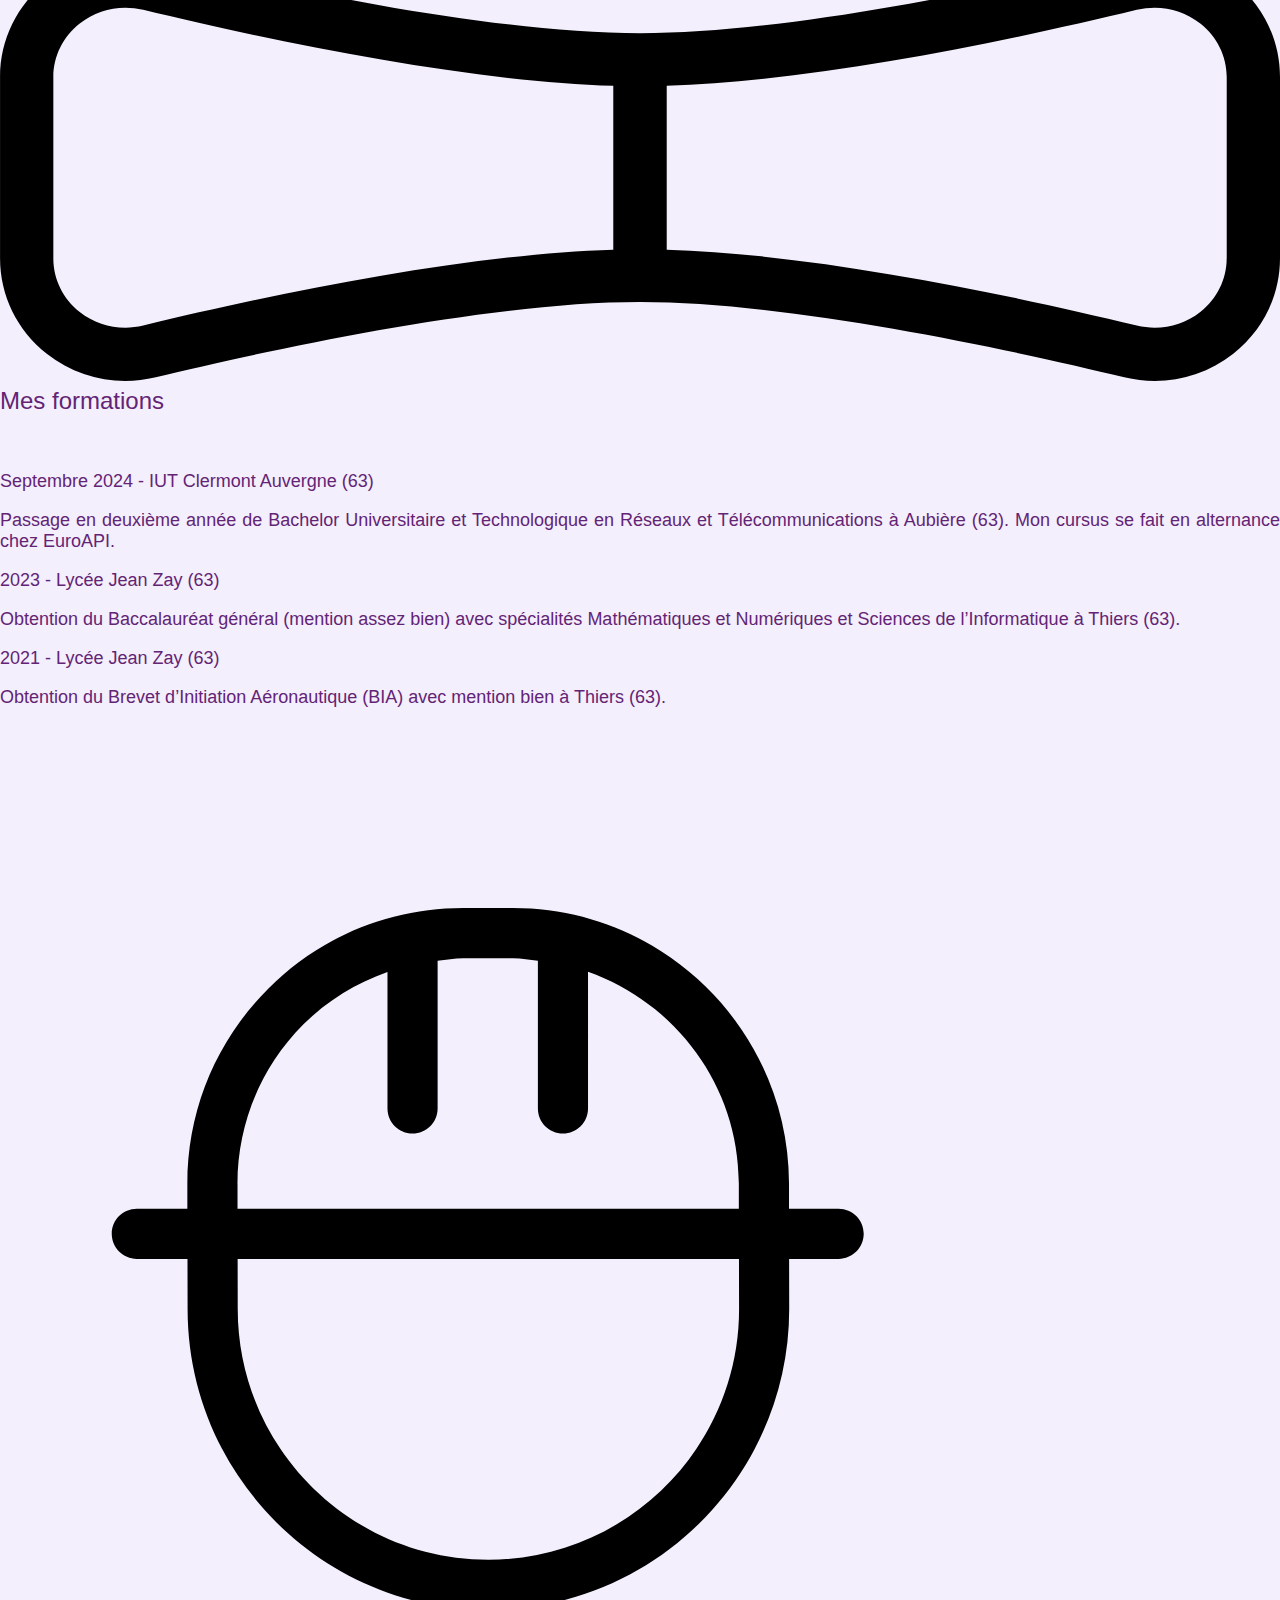
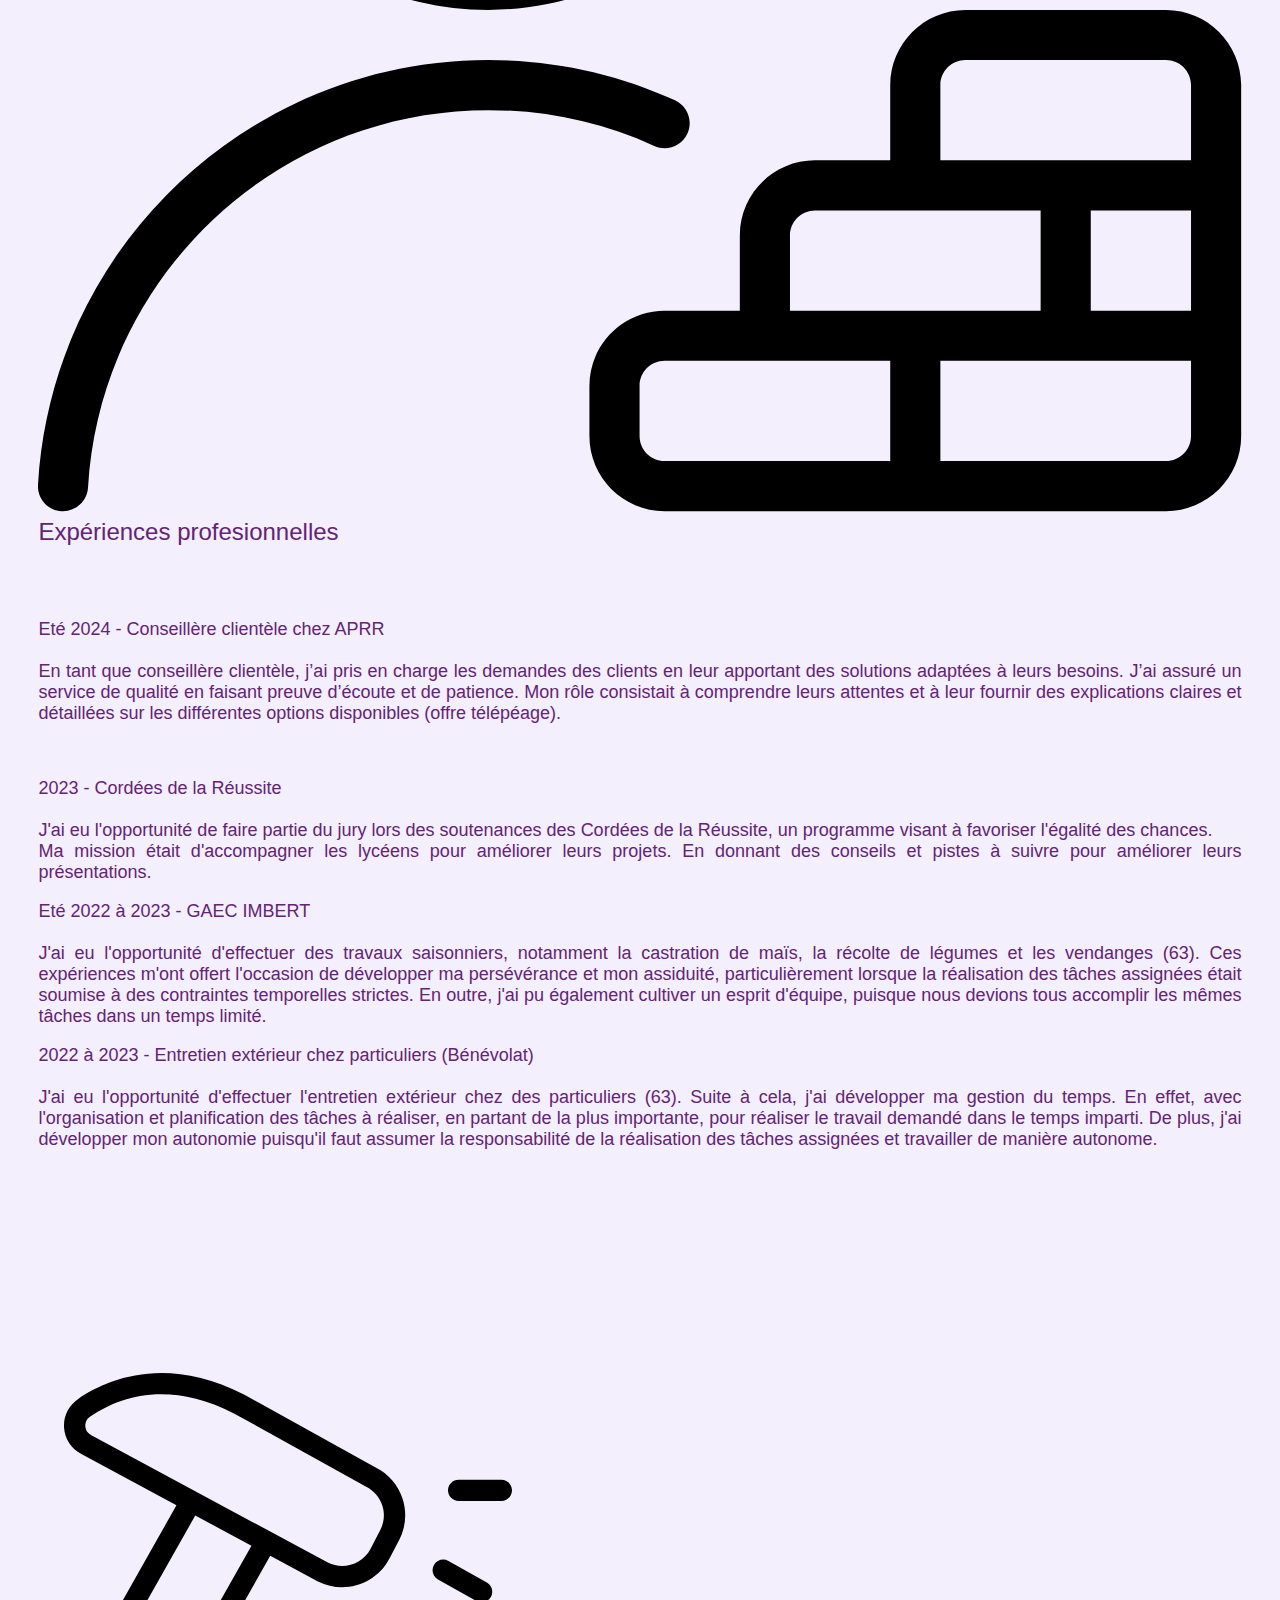
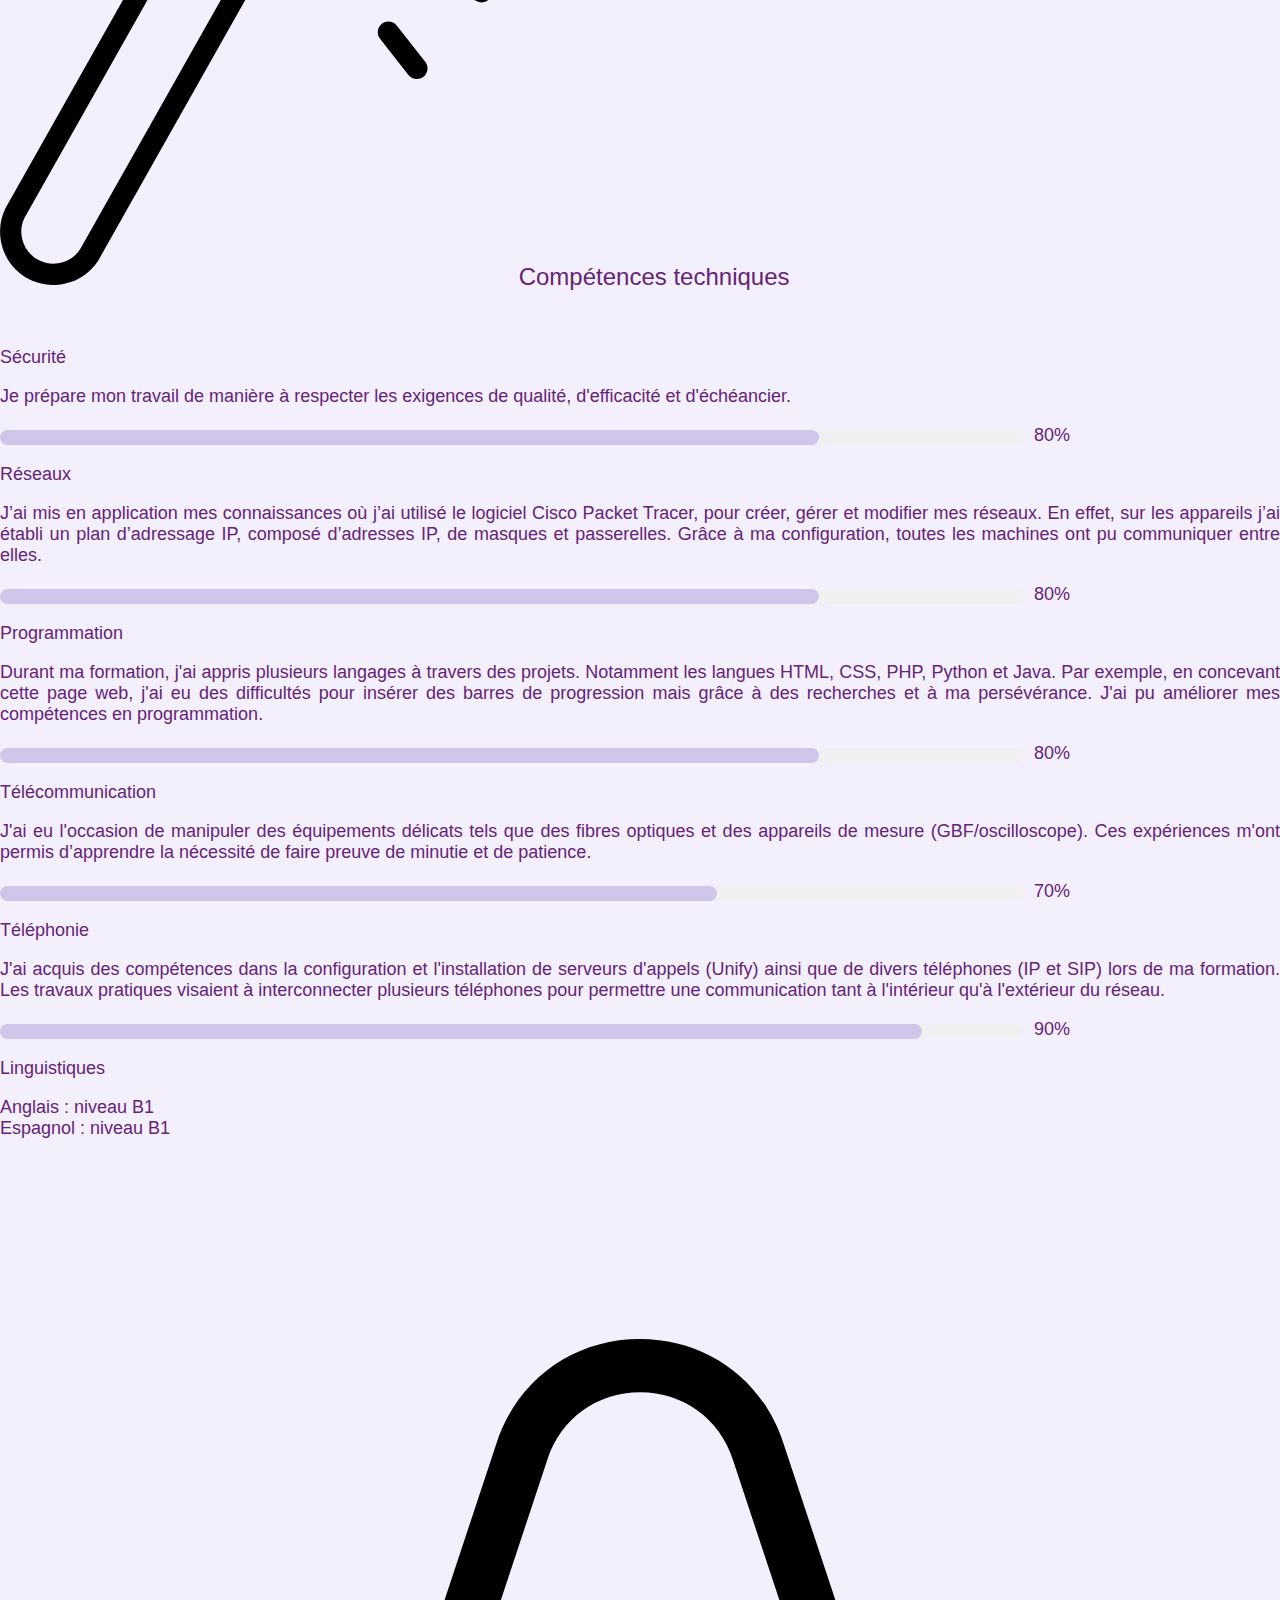
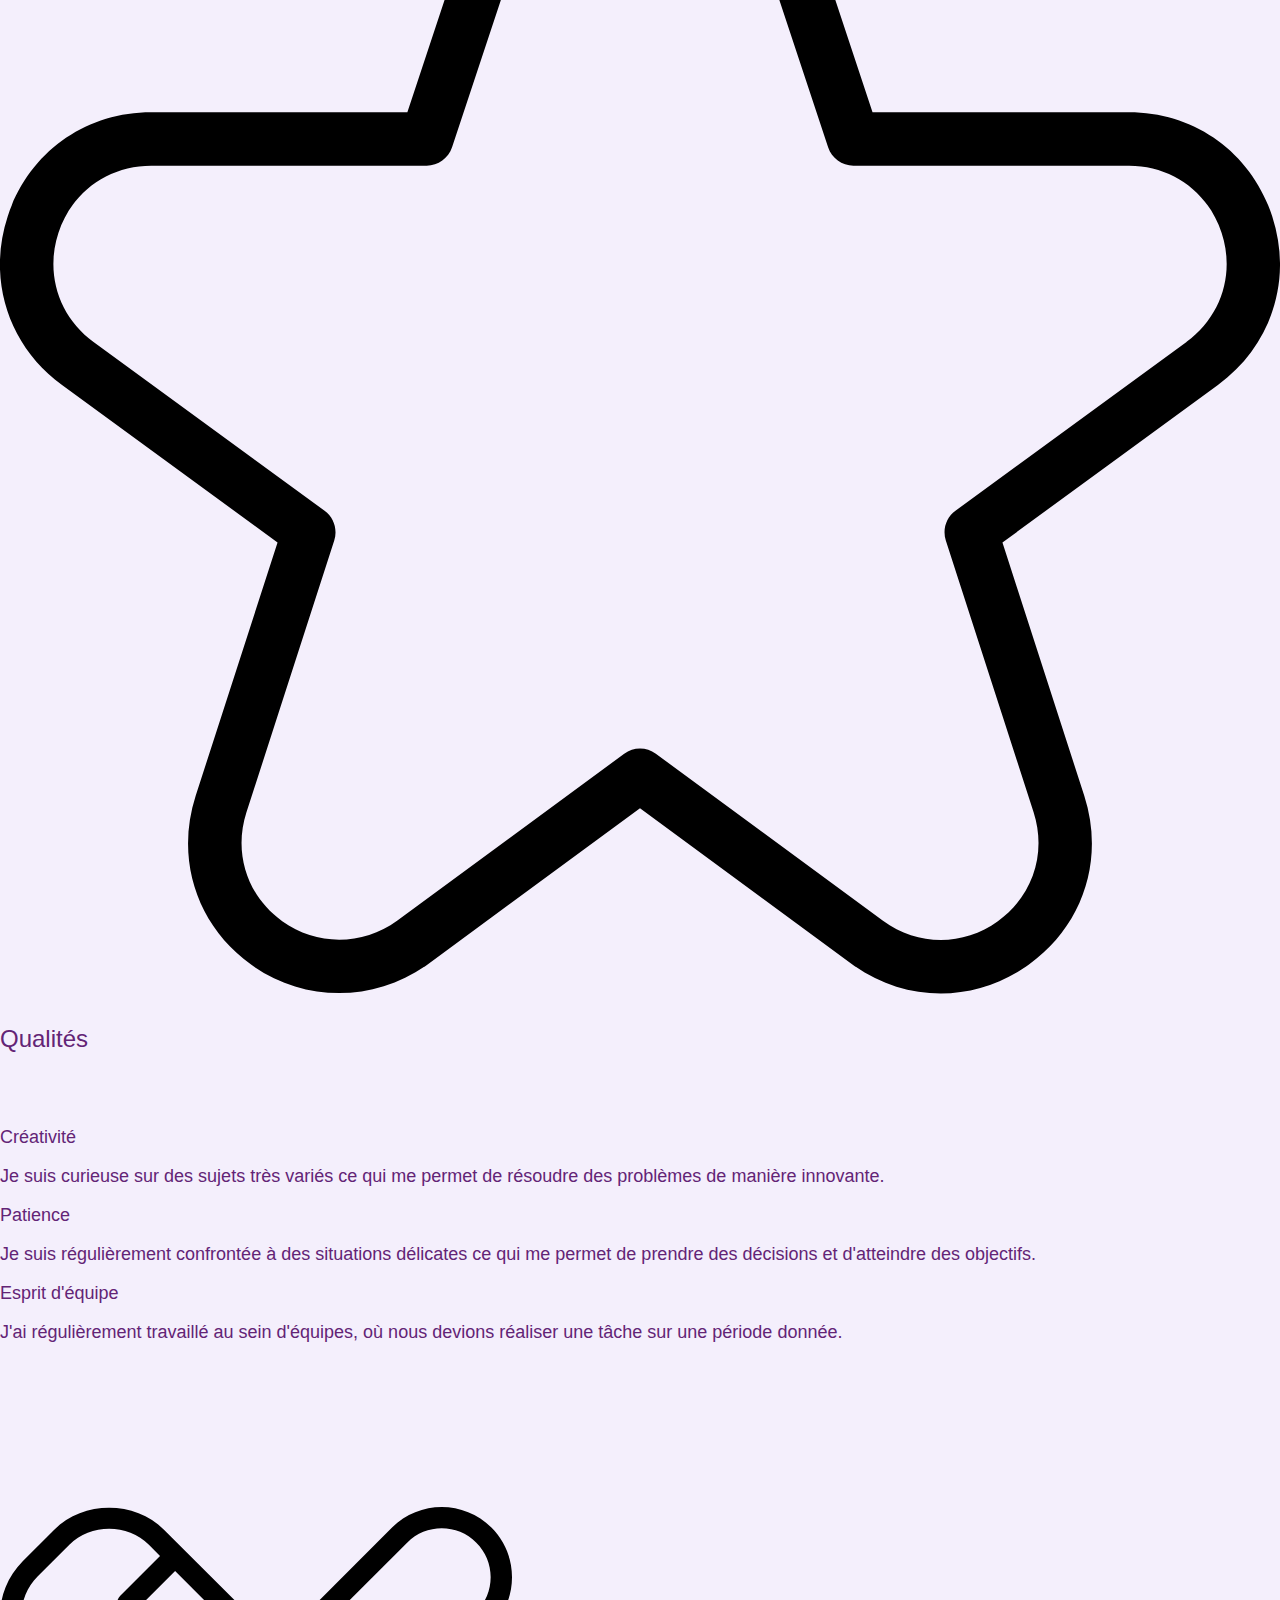
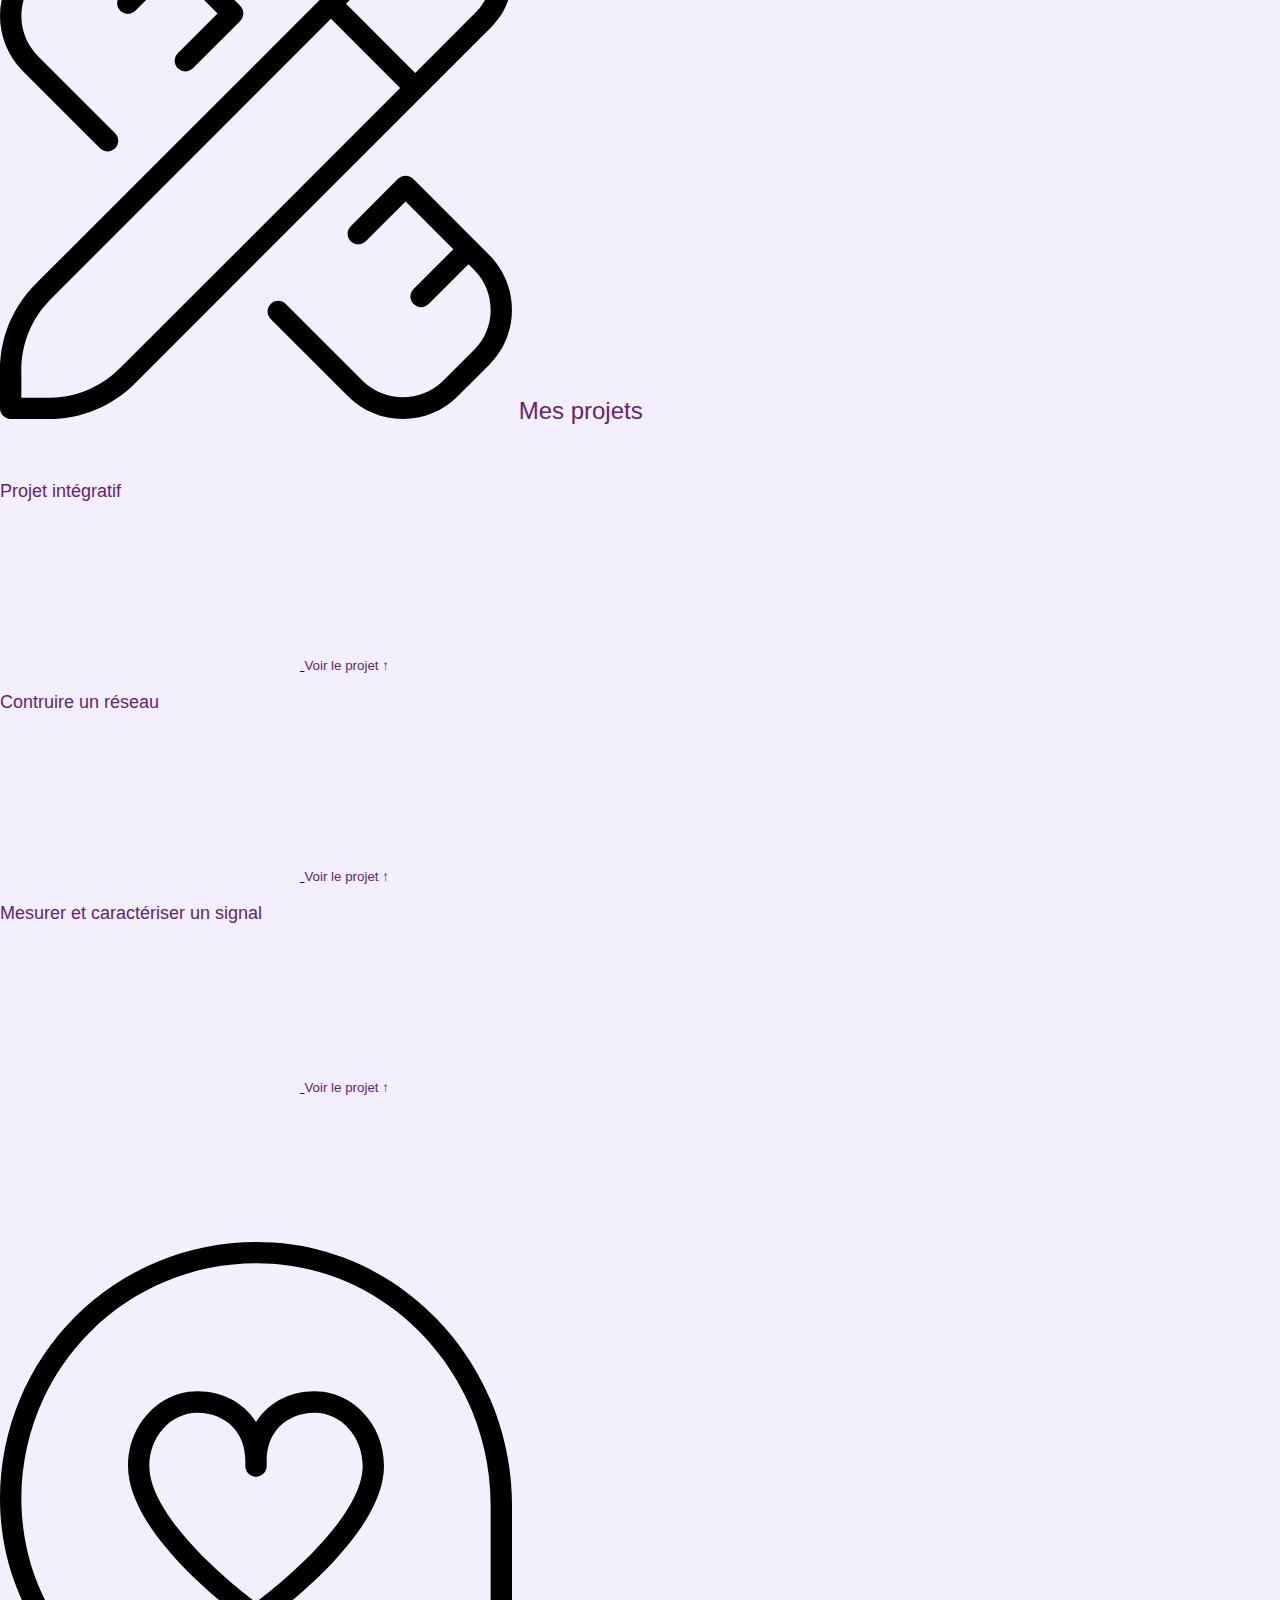
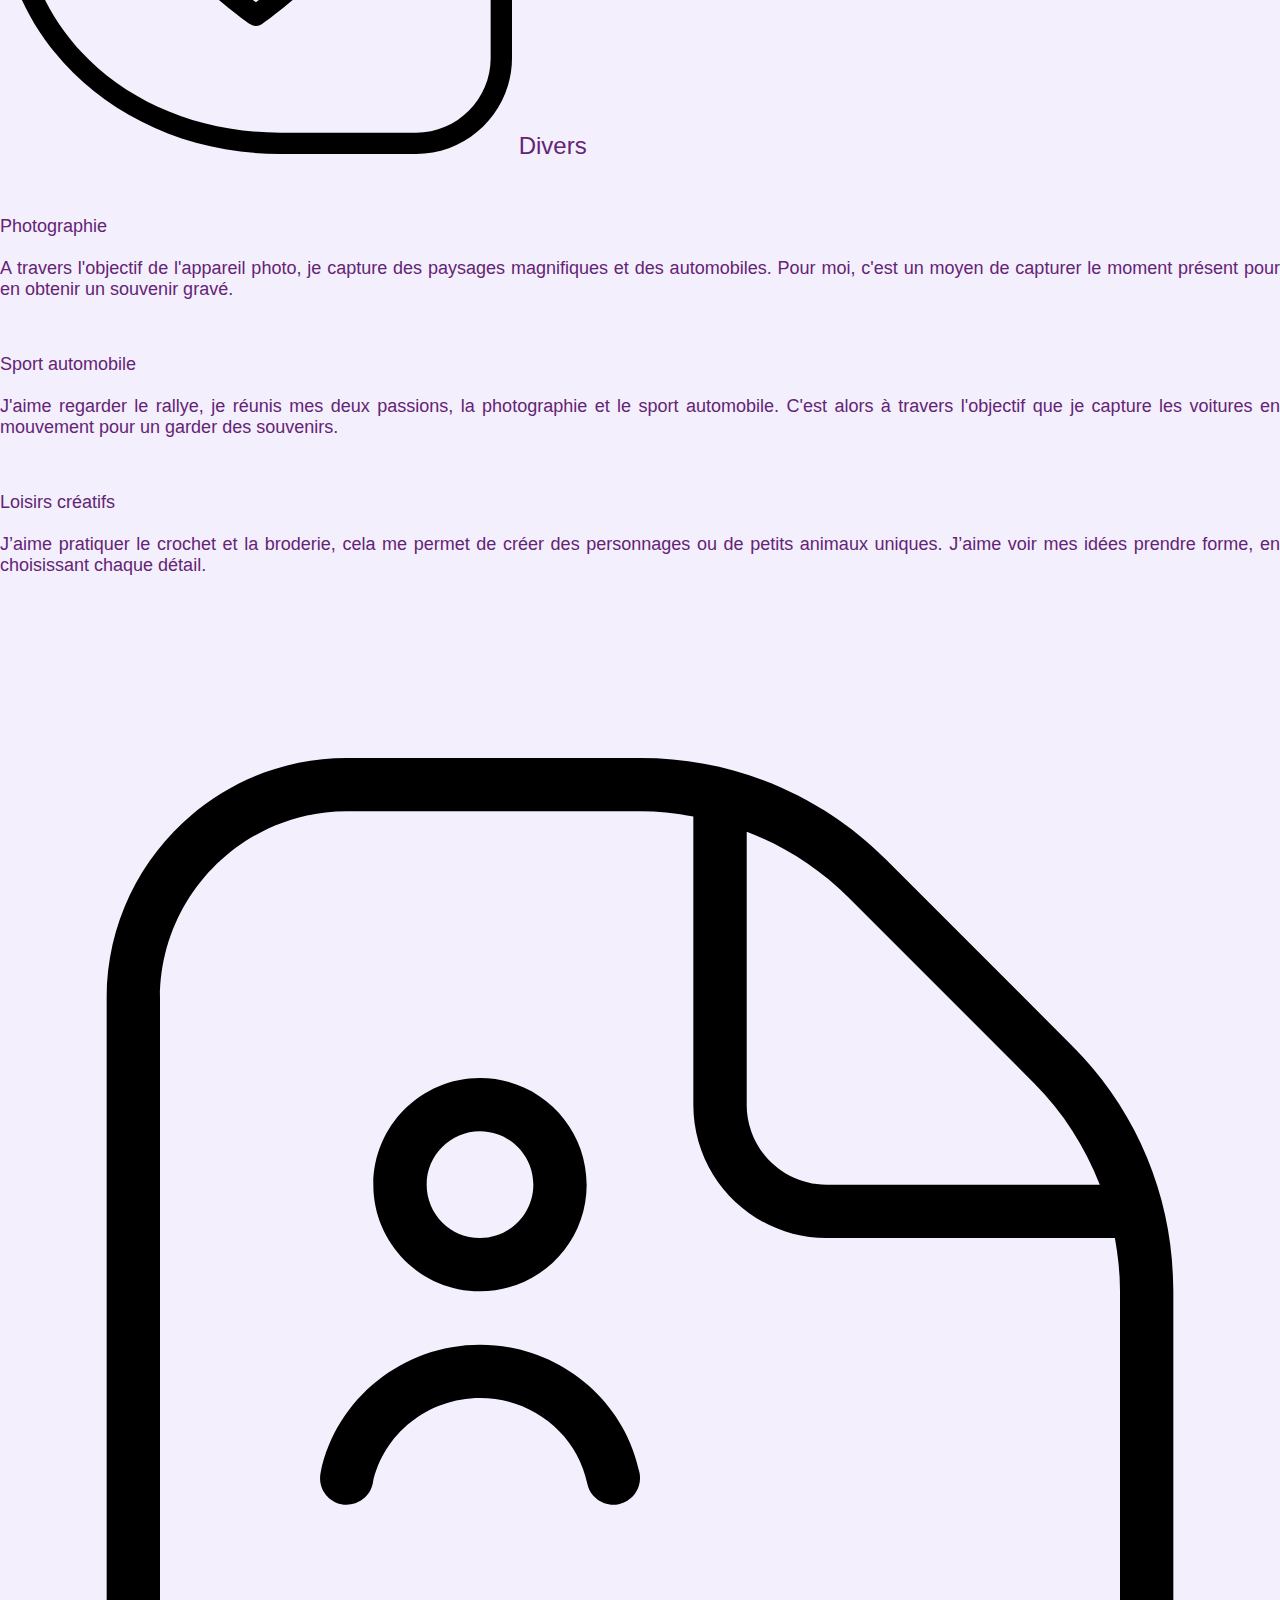
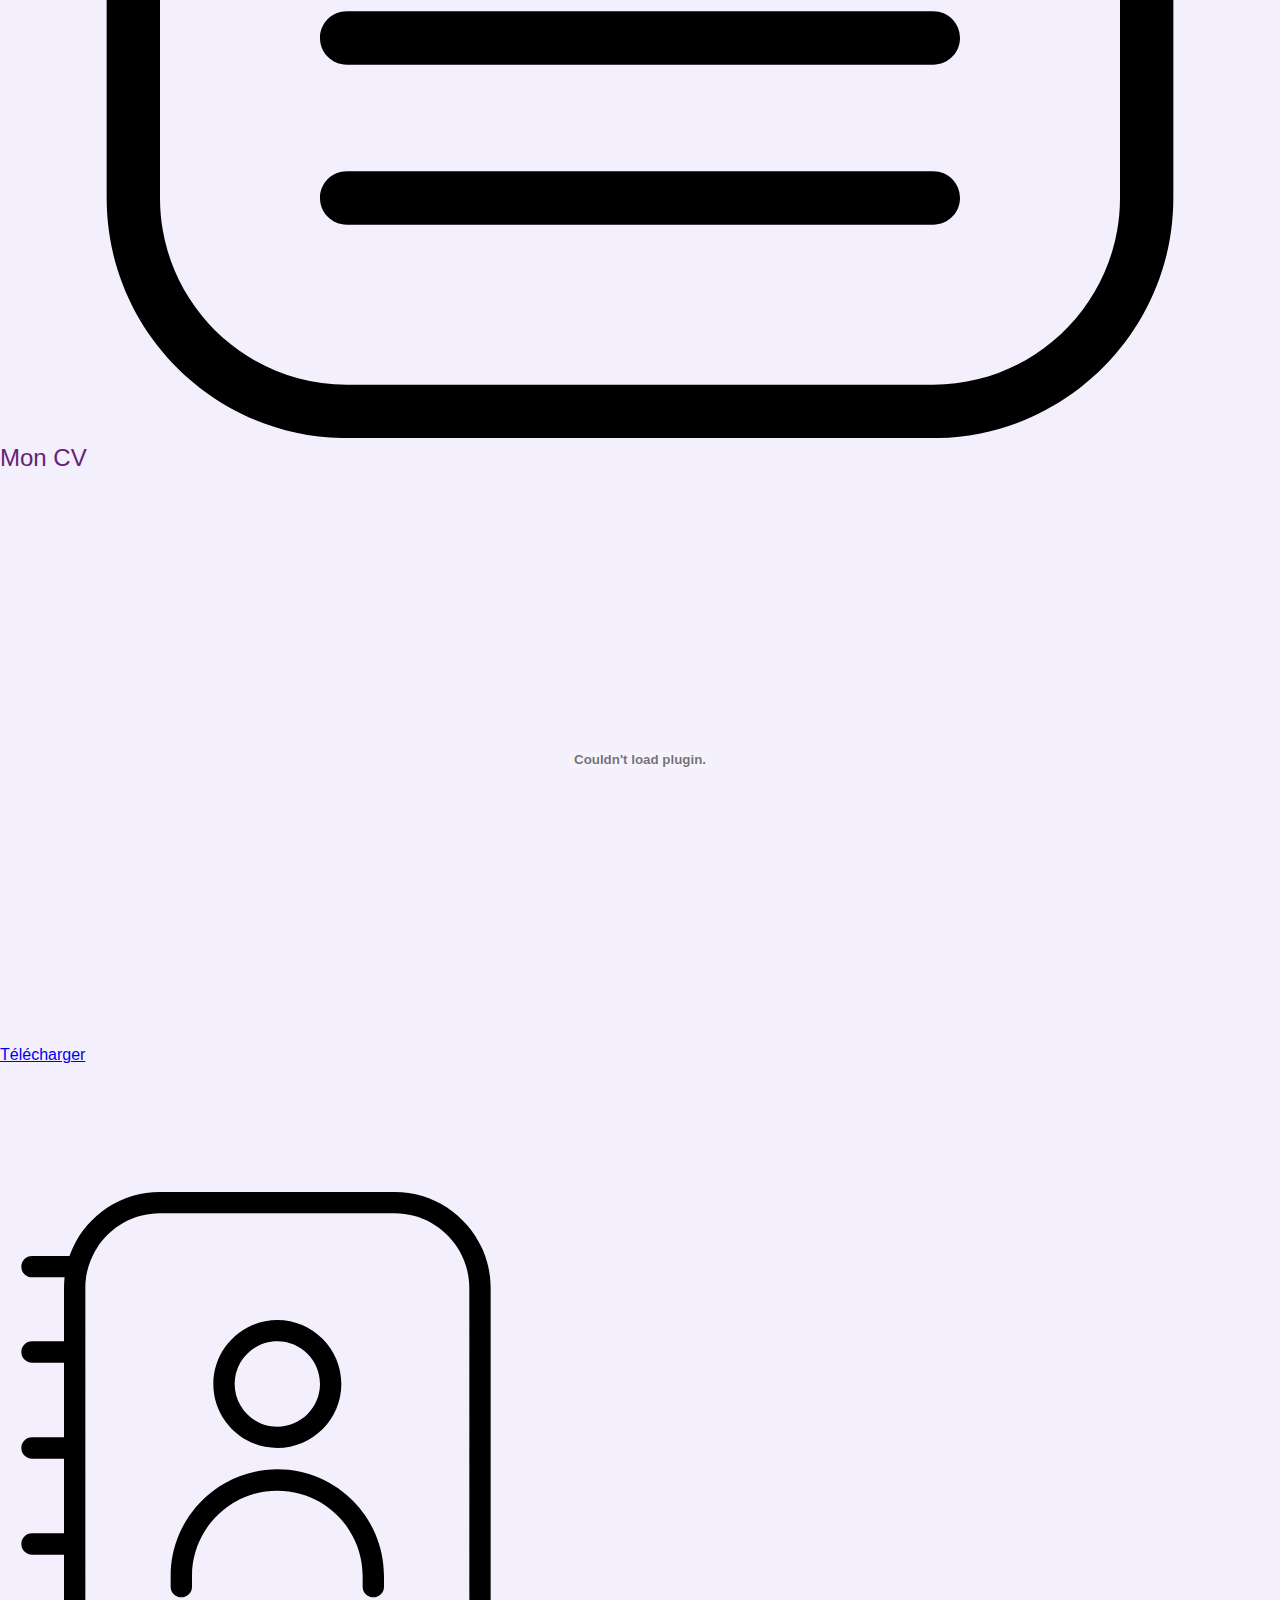
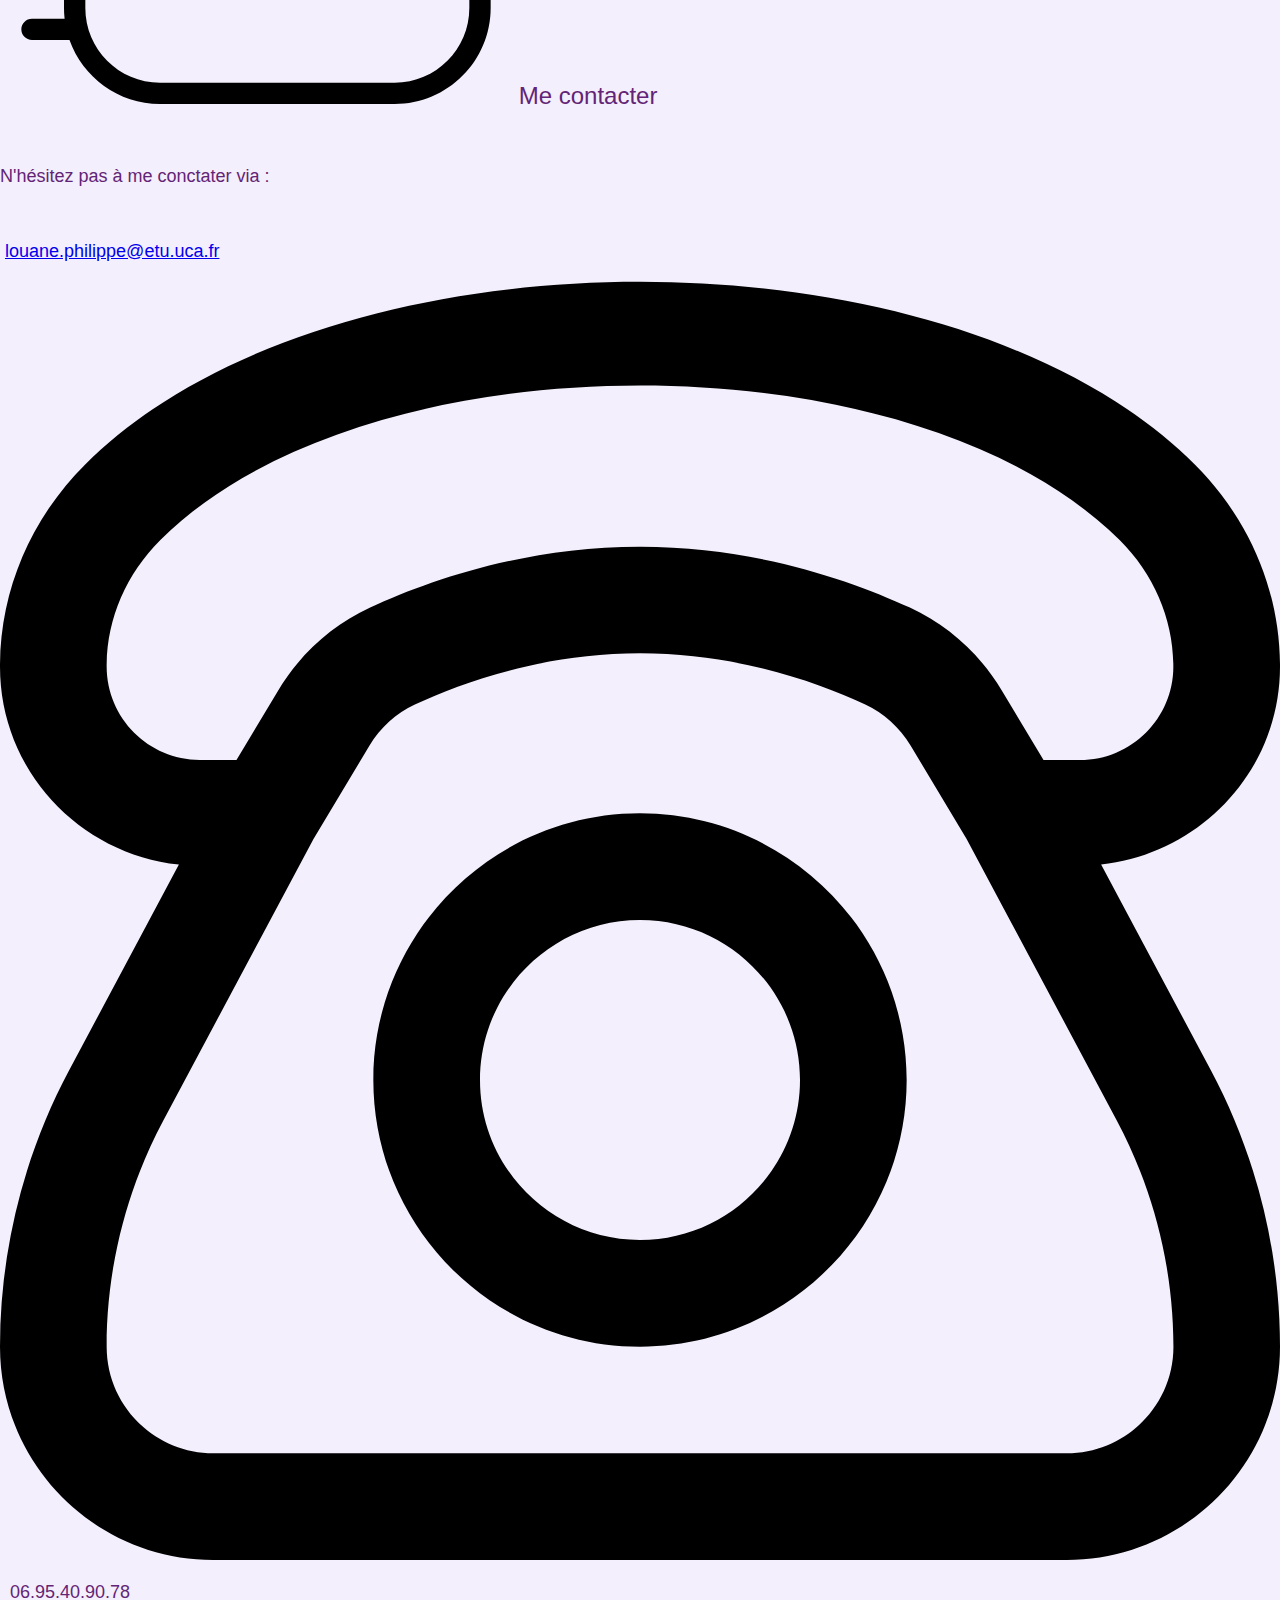
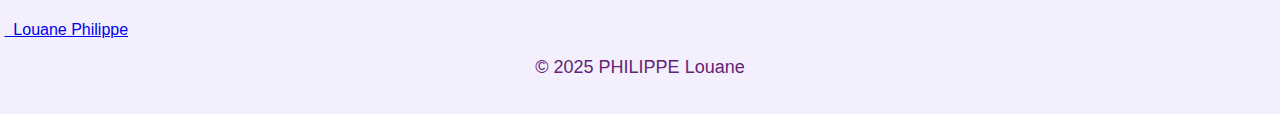
==== commit 94b3bfcc: "index.html" ====
--- a/index.html
+++ b/index.html
@@ -5,356 +5,561 @@
         <meta name="viewport" content="width=device-width, initial-scale=1.0" />
         <title>Portfolio - Louane Philippe</title>
         <link rel="stylesheet" href="style.css" />
-        <style>
-            @import url("https://fonts.googleapis.com/css2?family=Oswald&family=Roboto:wght@100&display=swap");
-            @import url("https://fonts.googleapis.com/css2?family=Oswald&family=PT+Sans&family=Roboto:wght@100&display=swap");
-        </style>
+        <link rel="shortcut icon" href="icon/feuille.svg" type="image/x-icon" />
     </head>
     <body>
-        <header>
-            <nav>
-                <ul>
-                    <li><a href="#apdm">À propos de moi</a></li>
-                    <li><a href="#form">Formation</a></li>
-                    <li><a href="#exp">Expériences professionelles</a></li>
-                    <li><a href="#comp">Compétences</a></li>
-                    <li><a href="#projet">Projet</a></li>
-                    <li><a href="#divers">Divers</a></li>
-                    <li><a href="#cv">CV</a></li>
-                    <li><a href="#contact">Contact</a></li>
+        <header class="header">
+            <nav class="barreNav">
+                <a class="logo" href="" alt=""><img class="iconTitre" src="icon/feuille.svg" alt="icon" /></a>
+                <ul class="contenantNav">
+                    <li class="contenuNav"><a href="#apdm">À propos</a></li>
+                    <li class="contenuNav"><a href="#form">Formation</a></li>
+                    <li class="contenuNav"><a href="#exp">Expériences</a></li>
+                    <li class="contenuNav"><a href="#comp">Compétences</a></li>
+                    <li class="contenuNav"><a href="#projet">Projet</a></li>
+                    <li class="contenuNav"><a href="#divers">Divers</a></li>
+                    <li class="contenuNav"><a href="#cv">C.V.</a></li>
+                    <li class="contenuNav"><a href="#contact">Contact</a></li>
                 </ul>
-                <div class="logo">
-                    <a href=""><img class="hat couleur" src="icon/feuille.svg" alt="icon" /></a>
-                </div>
             </nav>
         </header>
-        <img class="moi" src="image/iden.png" alt="" />
-        <div class="page">
-            <div class="">
-                <h1 id="apdm">
-                    A propos de moi <a><img class="hat couleur" src="icon/user.svg" alt="icon" /></a>
-                </h1>
-                <br /><br />
-                <h1>Louane PHILIPPE</h1>
-                <h2>Étudiante de première année de BUT Réseaux et Télécommunications</h2>
+
+        <!-- A PROPOS DE MOI -->
+        <section class="colorPage2">
+            <img class="moi" src="image/moi.png" alt="" />
+            <h1 id="apdm" class="titre titreHaut">A propos de moi</h1>
+            <div class="apropos">
+                <p class="etudiante"><span> Louane PHILIPPE</span></p>
+                <p>Étudiante de deuxième année de BUT Réseaux et Télécommunications / Alternante chez EuroAPI</p>
                 <p class="propos">
-                    Durant mes années de lycée, j'ai découvert les aspects des <strong>réseaux</strong> et de
-                    <strong>l'informatique</strong> qui m'étaient auparavant inconnus. Cet attrait m'a conduit au BUT
+                    Durant mes années de lycée, j'ai découvert les aspects des <span>réseaux</span> et de
+                    <span>l'informatique</span> qui m'étaient auparavant inconnus. Cet attrait m'a conduit au BUT
                     Réseaux et Télécommunications. Il représente pour moi une opportunité idéale d'acquérir des
-                    compétences en <strong>programmation, réseaux et télécommunications</strong>. <br />Ma
-                    <strong>créativité</strong>, mon <strong>esprit d’équipe</strong> et ma capacité à
-                    <strong>m'adapter aux nouvelles technologies</strong> me rendent polyvalente dans de nombreux
-                    domaines. C'est grâce à ces qualités que j'ai pu décrocher mon alternance chez Euroapi.<br />
-                    <br /><br />Capsule vidéo pour en apprendre plus sur ma formation :
-                    <a class="cv" target="blank" href="https://youtu.be/YPR49T3BMpQ">cliquez ici</a>
+                    compétences en <span>programmation, réseaux et télécommunications</span>. <br />Ma
+                    <span>créativité</span>, mon <span>esprit d’équipe</span> et ma capacité à
+                    <span>m'adapter aux nouvelles technologies</span> me rendent <span>polyvalente</span> dans de
+                    nombreux domaines. C'est grâce à ces qualités que j'ai pu décrocher mon alternance chez Euroapi.
+                    Dans le cadre du renouvellement des équipements réseaux obsolètes.
                 </p>
-            </div>
-            <h1 id="form" class="titre">
-                Mes formations
-                <a><img class="hat couleur" src="icon/hat.svg" alt="icon" /></a>
-            </h1>
-
-            <hr />
-            <br />
-
-            <div class="jean">
-                <p class="date">
-                    <strong>Septembre 2023 - IUT Clermont Auvergne (63) </strong>
-                </p>
-                <p class="formation">
-                    Validation du première semestre de Bachelor Universitaire et Technologique en
-                    <strong>Réseaux et Télécommunications</strong> à Aubière (63).
-                </p>
-                <p class="date"><strong>Juin 2023 - Lycée Jean Zay (63)</strong></p>
-                <p class="formation">
-                    Obtention du <strong>Baccalauréat général</strong> (mention assez bien) avec spécialités
-                    <strong>Mathématiques</strong> et <strong>Numériques et Sciences de l’Informatique</strong> à Thiers
-                    (63).
-                </p>
-                <p class="date">
-                    <strong>Juin 2021 - Lycée Jean Zay (63)</strong>
-                </p>
-                <p class="formation">
-                    Obtention du <strong>Brevet d’Initiation Aéronautique</strong> (BIA) avec mention bien à Thiers
-                    (63).
-                </p>
-            </div>
-            <h1 id="exp" class="titre">
-                Expériences profesionnelles <a><img class="hat couleur" src="icon/book.svg" alt="icon" /></a>
-            </h1>
-            <hr />
-            <br />
-            <div class="ex">
-                <div class="divi">
-                    <img class="prof" src="image/cordee.jpg" alt="" />
-                    <p class="feuille">
-                        <strong>2023 - Cordées de la Réussite</strong>
+                <div class="button_capsule">
+                    <a class="txt_button" href="https://youtu.be/YPR49T3BMpQ" target="_blank" title="Capsule vidéo">
+                        Capsule vidéo</a
+                    >
+                </div>
+            </div>
+            <br />
+        </section>
+        <!-- FIN A PROPOS DE MOI -->
+
+        <!-- FORMATION -->
+        <section class="colorPage">
+            <br />
+            <div class="conteneurTitre">
+                <h2 id="form" class="titre">
+                    <a
+                        ><?xml version="1.0" encoding="UTF-8"?>
+                        <svg
+                            class="iconTitre"
+                            xmlns="http://www.w3.org/2000/svg"
+                            id="Layer_1"
+                            data-name="Layer 1"
+                            viewBox="0 0 24 24"
+                        >
+                            <path
+                                d="m24.002,5.513c.002-.822-.492-1.546-1.258-1.845L14.561.474c-1.615-.63-3.396-.633-5.013-.007h0L1.266,3.671C.498,3.968.001,4.692.002,5.516s.497,1.547,1.265,1.843l3.733,1.44v5.701c0,.276.224.5.5.5s.5-.224.5-.5v-5.315l3.502,1.351c.803.31,1.647.465,2.491.465s1.688-.155,2.491-.465l3.516-1.356v5.32c0,.276.224.5.5.5s.5-.224.5-.5v-5.706l3.737-1.441c.097-.037.175-.1.263-.15v6.297c0,.276.224.5.5.5s.5-.224.5-.5v-7.974s.002-.008.002-.013Zm-1.625.907l-8.253,3.184c-1.374.53-2.887.53-4.261,0L1.627,6.426c-.46-.178-.625-.587-.625-.911s.164-.733.625-.911L9.909,1.399h0c1.384-.536,2.907-.533,4.29.006l8.183,3.194c.453.177.616.578.62.899,0,0,0,.001,0,.002v.026c-.005.321-.17.719-.623.894Zm.747,10.09c-.578-.455-1.322-.617-2.044-.442-2.177.527-6.251,1.411-9.079,1.411s-6.902-.884-9.08-1.411c-.723-.177-1.467-.013-2.044.442-.557.438-.876,1.09-.876,1.789v3.401c0,.699.319,1.351.876,1.789.578.455,1.322.615,2.044.442,2.177-.527,6.251-1.411,9.079-1.411s6.902.884,9.08,1.411c.19.046.382.069.572.069.53,0,1.046-.176,1.472-.511.557-.438.876-1.09.876-1.789v-3.401c0-.699-.319-1.351-.876-1.789ZM2.686,22.96c-.422.102-.855.008-1.191-.256-.314-.248-.495-.613-.495-1.003v-3.401c0-.39.181-.756.495-1.003.335-.264.769-.358,1.19-.256,2.556.619,6.084,1.342,8.814,1.423v3.073c-2.73.082-6.258.804-8.814,1.423Zm20.314-1.259c0,.39-.181.756-.495,1.003-.335.264-.769.358-1.19.256-2.556-.619-6.084-1.342-8.814-1.423v-3.073c2.73-.082,6.258-.804,8.814-1.423.422-.102.855-.008,1.191.256.314.248.495.613.495,1.003v3.401Z"
+                            />
+                        </svg> </a
+                    >Mes formations
+                </h2>
+            </div>
+
+            <br />
+
+            <div class="conteneurFormation">
+                <div class="contenuFormation">
+                    <p class="titreFormation">Septembre 2024 - IUT Clermont Auvergne (63)</p>
+                    <p class="txtFormation">
+                        Passage en deuxième année de Bachelor Universitaire et Technologique en
+                        <span>Réseaux et Télécommunications</span> à Aubière (63). Mon cursus se fait en alternance chez
+                        EuroAPI.
+                    </p>
+                </div>
+
+                <div class="contenuFormation">
+                    <p class="titreFormation"><span>2023 - Lycée Jean Zay (63)</span></p>
+                    <p class="txtFormation">
+                        Obtention du <span>Baccalauréat général</span> (mention assez bien) avec spécialités
+                        <span>Mathématiques</span> et <span>Numériques et Sciences de l’Informatique</span> à Thiers
+                        (63).
+                    </p>
+                </div>
+
+                <div class="contenuFormation">
+                    <p class="titreFormation">
+                        <span>2021 - Lycée Jean Zay (63)</span>
+                    </p>
+                    <p class="txtFormation">
+                        Obtention du <span>Brevet d’Initiation Aéronautique</span> (BIA) avec mention bien à Thiers
+                        (63).
+                    </p>
+                </div>
+            </div>
+            <br />
+            <br />
+            <br />
+        </section>
+        <!-- FIN FORMATION -->
+
+        <!-- EXPERIENCE PRO. -->
+        <section class="colorPage2">
+            <div class="page">
+                <div class="conteneurTitre">
+                    <h2 id="exp" class="titre">
+                        <a
+                            ><?xml version="1.0" encoding="UTF-8"?>
+                            <svg
+                                class="iconTitre"
+                                xmlns="http://www.w3.org/2000/svg"
+                                id="Layer_1"
+                                data-name="Layer 1"
+                                viewBox="0 0 24 24"
+                            >
+                                <path
+                                    d="m1.971,7h1.011l.002,1c0,3.309,2.691,6,6,6s6-2.691,6-6.001l-.002-.999h.988c.276,0,.5-.224.5-.5s-.224-.5-.5-.5h-.99v-.51c-.006-3.027-2.474-5.49-5.501-5.49h-1c-1.471,0-2.853.573-3.892,1.614-1.04,1.041-1.611,2.424-1.608,3.896v.49s-1.008,0-1.008,0c-.276,0-.5.224-.5.5s.224.5.5.5Zm12.013,1c0,2.757-2.243,5-5,5s-5-2.243-5-5.001l-.002-.999h10l.002,1ZM3.979,5.508c-.002-1.203.465-2.336,1.316-3.188.48-.481,1.055-.824,1.676-1.045v2.725c0,.276.224.5.5.5s.5-.224.5-.5V1.05c.169-.019.336-.05.508-.05h1c.168,0,.328.032.492.05v2.95c0,.276.224.5.5.5s.5-.224.5-.5V1.274c1.744.619,3.005,2.267,3.008,4.218v.508s-9.999,0-9.999,0v-.492Zm8.313,11.206c-1.041-.474-2.154-.714-3.308-.714-4.233,0-7.741,3.307-7.986,7.529-.015.266-.236.471-.499.471-.01,0-.02,0-.029,0-.276-.016-.486-.252-.47-.528.275-4.75,4.222-8.471,8.984-8.471,1.298,0,2.55.271,3.722.804.251.114.362.411.248.662-.114.252-.41.361-.662.248Zm10.207-2.714h-4c-.827,0-1.5.673-1.5,1.5v1.5h-1.5c-.827,0-1.5.673-1.5,1.5v1.5h-1.5c-.827,0-1.5.673-1.5,1.5v1c0,.827.673,1.5,1.5,1.5h10c.827,0,1.5-.673,1.5-1.5v-7c0-.827-.673-1.5-1.5-1.5Zm.5,4v2h-2v-2h2Zm-5-2.5c0-.275.225-.5.5-.5h4c.275,0,.5.225.5.5v1.5h-5v-1.5Zm-3,3c0-.275.225-.5.5-.5h4.5v2h-5v-1.5Zm-3,4v-1c0-.275.224-.5.5-.5h4.5v2h-4.5c-.276,0-.5-.225-.5-.5Zm11,0c0,.275-.225.5-.5.5h-4.5v-2h5v1.5Z"
+                                />
+                            </svg> </a
+                        >Expériences profesionnelles
+                    </h2>
+                </div>
+
+                <br />
+                <!--LIGNE VERTICAL EXP. PRO-->
+                <div class="timeline">
+                    <div class="circle"></div>
+                    <div class="line"></div>
+
+                    <div class="circleBas"></div>
+
+                    <div class="content left hauteur1">
+                        <img class="imgExp" src="image/aprr.png" alt="" />
+                        <p class="content lef">
+                            <span>Eté 2024 - Conseillère clientèle chez APRR </span> <br /><br />
+                            En tant que conseillère clientèle, j’ai pris en charge les demandes des clients en leur
+                            apportant des solutions adaptées à leurs besoins. J’ai assuré un service de qualité en
+                            faisant preuve d’écoute et de patience. Mon rôle consistait à comprendre leurs attentes et à
+                            leur fournir des explications claires et détaillées sur les différentes options disponibles
+                            (offre télépéage).
+                        </p>
+                    </div>
+
+                    <div class="content right hauteur2">
+                        <img class="imgExp" src="image/cordee.png" alt="" />
+
+                        <p>
+                            <span>2023 - Cordées de la Réussite</span>
+                            <br /><br />
+                            J'ai eu l'opportunité de faire partie du <span>jury</span> lors des soutenances des
+                            <span>Cordées de la Réussite</span>, un programme visant à favoriser l'<span
+                                >égalité des chances</span
+                            >. <br />
+                            Ma mission était d'accompagner les lycéens pour améliorer leurs projets. En donnant des
+                            <span>conseils et pistes</span> à suivre pour <span>améliorer</span> leurs présentations.
+                        </p>
+                    </div>
+                    <div class="content left hauteur3">
+                        <p class="content lef">
+                            <span>Eté 2022 à 2023 - GAEC IMBERT </span> <br /><br />J'ai eu l'opportunité d'effectuer
+                            des <span>travaux saisonniers</span>, notamment la castration de maïs, la récolte de légumes
+                            et les vendanges (63). Ces expériences m'ont offert l'occasion de développer ma
+                            <span>persévérance</span> et mon <span>assiduité</span>, particulièrement lorsque la
+                            réalisation des tâches assignées était soumise à des
+                            <span>contraintes temporelles</span> strictes. En outre, j'ai pu également cultiver un
+                            <span>esprit d'équipe</span>, puisque nous devions tous accomplir les mêmes tâches dans un
+                            temps limité.
+                        </p>
+                    </div>
+                    <div class="content right hauteur4">
+                        <p>
+                            <span>2022 à 2023 - Entretien extérieur chez particuliers (Bénévolat)</span>
+                            <br /><br />J'ai eu l'opportunité d'effectuer l'entretien extérieur chez des particuliers
+                            (63). Suite à cela, j'ai développer ma <span>gestion du temps</span>. En effet, avec
+                            <span>l'organisation</span> et <span>planification</span> des tâches à réaliser, en partant
+                            de la plus importante, pour réaliser le travail demandé dans le temps imparti. De plus, j'ai
+                            développer mon <span>autonomie</span> puisqu'il faut assumer la
+                            <span>responsabilité</span> de la réalisation des tâches assignées et travailler de manière
+                            autonome.
+                        </p>
+                    </div>
+                    <div class="horizontal-line line1"></div>
+                    <div class="horizontal-line line2"></div>
+                    <div class="horizontal-line line3"></div>
+                    <div class="horizontal-line line4"></div>
+                </div>
+            </div>
+        </section>
+        <!-- FIN EXPERIENCE PRO. -->
+
+        <!-- COMP. PRO. -->
+        <section class="colorPage">
+            <br />
+            <div class="conteneurTitre">
+                <h2 id="comp" class="titre">
+                    <a
+                        ><?xml version="1.0" encoding="UTF-8"?>
+                        <svg
+                            class="iconTitre"
+                            xmlns="http://www.w3.org/2000/svg"
+                            id="Layer_1"
+                            data-name="Layer 1"
+                            viewBox="0 0 24 24"
+                            width="512"
+                            height="512"
+                        >
+                            <path
+                                d="M18.257,8.698l.454-.874c.312-.6,.368-1.283,.16-1.925-.209-.642-.656-1.161-1.241-1.454L11.482,1.036c-3.718-1.933-6.493-.718-7.815,.179-.449,.304-.698,.806-.665,1.345,.033,.531,.335,.994,.811,1.238l4.458,2.402L.262,20.388c-.603,1.212-.116,2.706,1.085,3.33,.362,.188,.754,.283,1.149,.283,.261,0,.523-.041,.779-.125,.643-.21,1.162-.658,1.45-1.24l7.942-14.068,2.236,1.204c.361,.185,.747,.271,1.129,.271,.904,0,1.781-.492,2.225-1.346ZM3.842,22.167c-.18,.363-.492,.633-.877,.759-.387,.124-.798,.091-1.157-.095-.72-.375-1.012-1.271-.663-1.975L9.153,6.674l2.634,1.419L3.842,22.167ZM15.368,8.887L4.283,2.915l-.01-.005c-.229-.117-.267-.327-.272-.412-.005-.087,.006-.306,.227-.455,.812-.55,1.936-1.046,3.344-1.046,1.005,0,2.154,.253,3.438,.92l6.155,3.413c.362,.182,.631,.493,.756,.878,.125,.386,.091,.796-.096,1.155l-.454,.874c-.379,.728-1.282,1.018-2.002,.649Zm8.632-3.387c0,.276-.224,.5-.5,.5h-2c-.276,0-.5-.224-.5-.5s.224-.5,.5-.5h2c.276,0,.5,.224,.5,.5Zm-4.067,8.041c.17,.218,.132,.532-.085,.702-.092,.071-.2,.106-.309,.106-.148,0-.295-.065-.394-.191l-1.331-1.699c-.17-.218-.132-.532,.085-.702,.218-.169,.531-.133,.702,.085l1.331,1.699Zm3.078-3.039c-.092,.163-.262,.255-.436,.255-.084,0-.168-.021-.245-.064l-1.799-1.014c-.241-.136-.326-.44-.19-.681,.136-.242,.443-.325,.681-.19l1.799,1.014c.241,.136,.326,.44,.19,.681Z"
+                            />
+                        </svg> </a
+                    >Compétences techniques
+                </h2>
+            </div>
+
+            <br />
+            <div class="conteneurComp">
+                <!-- LIGNE 1 -->
+                <div class="lg1">
+                    <div class="card cardColor1">
+                        <div class="cdText">
+                            <p class="cdTitle">Sécurité</p>
+                            <p class="cdPara">
+                                Je prépare mon travail de manière à respecter les exigences de qualité, d'efficacité et
+                                d'échéancier.
+                            </p>
+                            <p><progress value="80" max="100"></progress>80%</p>
+                        </div>
+                    </div>
+                    <div class="card cardColor1">
+                        <div class="cdText">
+                            <p class="cdTitle">Réseaux</p>
+                            <p class="cdPara">
+                                J’ai mis en application mes connaissances où j’ai utilisé le logiciel
+                                <span>Cisco Packet Tracer</span>, pour créer, gérer et modifier mes réseaux. En effet,
+                                sur les appareils j’ai établi un <span>plan d’adressage IP</span>, composé
+                                <span>d’adresses IP</span>, de <span>masques</span> et <span>passerelles</span>. Grâce à
+                                ma configuration, toutes les machines ont pu communiquer entre elles.
+                            </p>
+                            <p><progress value="80" max="100"></progress>80%</p>
+                        </div>
+                    </div>
+                    <div class="card cardColor1">
+                        <div class="cdText">
+                            <p class="cdTitle">Programmation</p>
+                            <p class="cdPara">
+                                Durant ma formation, j'ai appris plusieurs <span>langages</span> à travers des projets.
+                                Notamment les langues HTML, CSS, PHP, Python et Java. Par exemple, en concevant cette
+                                <span>page web</span>, j'ai eu des difficultés pour insérer des barres de progression
+                                mais grâce à des <span>recherches</span> et à ma <span>persévérance</span>. J'ai pu
+                                améliorer mes compétences en programmation.
+                            </p>
+                            <p><progress value="80" max="100"></progress>80%</p>
+                        </div>
+                    </div>
+                </div>
+                <!-- FIN LIGNE 1 -->
+
+                <!-- LIGNE 2 -->
+                <div class="lg2">
+                    <div class="card cardColor1">
+                        <div class="cdText">
+                            <p class="cdTitle">Télécommunication</p>
+                            <p class="cdPara">
+                                J'ai eu l'occasion de manipuler des <span>équipements délicats</span> tels que des
+                                <span> fibres optiques</span> et des
+                                <span>appareils de mesure</span> (GBF/oscilloscope). Ces expériences m'ont permis
+                                d’apprendre la nécessité de faire preuve de <span>minutie</span> et de
+                                <span>patience</span>.
+                            </p>
+                            <p><progress value="70" max="100"></progress>70%</p>
+                        </div>
+                    </div>
+                    <div class="card cardColor1">
+                        <div class="cdText">
+                            <p class="cdTitle">Téléphonie</p>
+                            <p class="cdPara">
+                                J'ai acquis des compétences dans la configuration et l'installation de
+                                <span>serveurs d'appels</span>
+                                (Unify) ainsi que de divers <span>téléphones</span> (IP et SIP) lors de ma formation.
+                                Les travaux pratiques visaient à <span>interconnecter</span> plusieurs téléphones pour
+                                permettre une <span>communication</span> tant à <span>l'intérieur</span> qu'à
+                                <span>l'extérieur</span> du réseau.
+                            </p>
+                            <p><progress value="90" max="100"></progress>90%</p>
+                        </div>
+                    </div>
+                    <div class="card cardColor1">
+                        <div class="cdText">
+                            <p class="cdTitle">Linguistiques</p>
+                            <p class="cdPara">Anglais : niveau B1 <br />Espagnol : niveau B1</p>
+                        </div>
+                    </div>
+                </div>
+                <!-- FIN LIGNE 2 -->
+            </div>
+            <br />
+            <br />
+            <br />
+        </section>
+        <!-- FIN COMP. PRO. -->
+
+        <!-- QUALITES -->
+        <section class="colorPage2">
+            <div class="conteneurTitre">
+                <h2 class="titre">
+                    <a
+                        ><?xml version="1.0" encoding="UTF-8"?>
+                        <svg
+                            class="iconTitre"
+                            xmlns="http://www.w3.org/2000/svg"
+                            id="Layer_1"
+                            data-name="Layer 1"
+                            viewBox="0 0 24 24"
+                        >
+                            <path
+                                d="M23.855,8.951c-.387-1.185-1.441-1.951-2.688-1.951h-4.807l-1.668-5.037c-.383-1.193-1.44-1.963-2.693-1.963s-2.31,.771-2.691,1.959l-1.67,5.041H2.833c-1.246,0-2.302,.766-2.689,1.951-.387,1.184,.013,2.425,1.019,3.161l4.041,2.954-1.535,4.749c-.385,1.191,.022,2.433,1.038,3.164,.996,.719,2.333,.713,3.33-.016l3.963-2.914,3.963,2.914c.509,.373,1.093,.559,1.677,.559,.575,0,1.15-.181,1.653-.543,1.015-.73,1.422-1.973,1.037-3.164l-1.534-4.749,4.04-2.954c1.006-.735,1.405-1.975,1.019-3.161Zm-1.608,2.353l-4.332,3.167c-.175,.127-.247,.352-.181,.558l1.646,5.093c.248,.771-.015,1.573-.67,2.045-.656,.472-1.501,.467-2.154-.01l-4.259-3.131c-.177-.13-.416-.13-.593,0l-4.259,3.131c-.645,.471-1.509,.475-2.153,.011-.656-.473-.919-1.275-.671-2.045l1.646-5.093c.066-.206-.006-.43-.181-.558L1.754,11.304c-.65-.476-.909-1.278-.659-2.043,.25-.766,.933-1.261,1.739-1.261h5.167c.215,0,.407-.138,.475-.343l1.785-5.388c.248-.771,.931-1.269,1.741-1.269s1.494,.498,1.743,1.273l1.782,5.384c.067,.205,.259,.343,.475,.343h5.168c.805,0,1.486,.495,1.736,1.261s-.008,1.568-.657,2.042Z"
+                            /></svg></a
+                    >Qualités
+                </h2>
+            </div>
+
+            <br />
+            <br />
+            <div class="conteneurComp">
+                <!-- LIGNE 1 -->
+                <div class="lg1">
+                    <div class="card cardColor2">
+                        <div class="cdText">
+                            <p class="cdTitle">Créativité</p>
+                            <p class="cdPara">
+                                Je suis <span>curieuse</span> sur des sujets très variés ce qui me permet de
+                                <span>résoudre des problèmes</span> de manière <span>innovante</span>.
+                            </p>
+                        </div>
+                    </div>
+                    <div class="card cardColor2">
+                        <div class="cdText">
+                            <p class="cdTitle">Patience</p>
+                            <p class="cdPara">
+                                Je suis régulièrement confrontée à des
+                                <span>situations délicates</span> ce qui me permet de prendre des décisions et
+                                <span>d'atteindre des objectifs</span>.
+                            </p>
+                        </div>
+                    </div>
+                    <div class="card cardColor2">
+                        <div class="cdText">
+                            <p class="cdTitle">Esprit d'équipe</p>
+                            <p class="cdPara">
+                                J'ai régulièrement travaillé au sein d'<span>équipes</span>, où nous devions réaliser
+                                une tâche sur une <span>période donnée</span>.
+                            </p>
+                        </div>
+                    </div>
+                </div>
+            </div>
+            <br />
+        </section>
+        <!-- FIN QUALITES -->
+
+        <!-- PROJETS -->
+        <section class="colorPage">
+            <div class="conteneurTitre">
+                <h2 id="projet" class="titre">
+                    <a
+                        ><?xml version="1.0" encoding="UTF-8"?>
+                        <svg
+                            class="iconTitre"
+                            xmlns="http://www.w3.org/2000/svg"
+                            id="Layer_1"
+                            data-name="Layer 1"
+                            viewBox="0 0 24 24"
+                            width="512"
+                            height="512"
+                        >
+                            <path
+                                d="M22.935,16.313c1.417,1.418,1.417,3.726,0,5.143l-1.479,1.479c-.687,.688-1.6,1.065-2.571,1.065s-1.885-.378-2.571-1.065l-3.625-3.624c-.195-.195-.195-.512,0-.707s.512-.195,.707,0l3.625,3.624c.996,.996,2.732,.996,3.729,0l1.479-1.479c1.027-1.027,1.027-2.7,0-3.729l-.271-.271-1.865,1.865c-.098,.098-.226,.146-.354,.146s-.256-.049-.354-.146c-.195-.195-.195-.512,0-.707l1.865-1.865-2.239-2.239-1.864,1.864c-.195,.195-.512,.195-.707,0s-.195-.512,0-.707l2.218-2.218c.195-.195,.512-.195,.707,0l3.57,3.57ZM4.689,11.311c.098,.098,.226,.146,.354,.146s.256-.049,.354-.146c.195-.195,.195-.512,0-.707L1.772,6.979c-1.027-1.028-1.027-2.701,0-3.729l1.479-1.479c.996-.996,2.732-.996,3.729,0l.521,.521-1.864,1.864c-.195,.195-.195,.512,0,.707,.098,.098,.226,.146,.354,.146s.256-.049,.354-.146l1.864-1.864,1.989,1.989-1.864,1.864c-.195,.195-.195,.512,0,.707s.512,.195,.707,0l2.218-2.218c.195-.195,.195-.512,0-.707L7.686,1.065C6.314-.309,3.918-.31,2.543,1.065l-1.479,1.479C-.353,3.961-.353,6.269,1.065,7.687l3.625,3.624ZM23.035,5.622L6.335,22.322c-1.081,1.082-2.52,1.678-4.049,1.678H.5c-.276,0-.5-.224-.5-.5v-1.785c0-1.529,.596-2.968,1.678-4.05L18.377,.965c1.284-1.283,3.374-1.283,4.658,0,.622,.622,.965,1.449,.965,2.329s-.343,1.706-.965,2.328Zm-4.278,2.864l-3.243-3.243L2.385,18.372c-.893,.893-1.385,2.08-1.385,3.343v1.285h1.286c1.263,0,2.45-.492,3.342-1.385l13.129-13.129Zm4.243-5.192c0-.613-.238-1.188-.672-1.622-.894-.895-2.349-.895-3.244,0l-2.864,2.864,3.243,3.243,2.864-2.864c.434-.434,.672-1.009,.672-1.621Z"
+                            />
+                        </svg> </a
+                    >Mes projets
+                </h2>
+            </div>
+            <br />
+            <div class="conteneurProjet">
+                <div class="choixProjet">
+                    <p class="titreProjet">Projet intégratif</p>
+                    <a href="projet1.html" title="Lien vers le projet">
+                        <video class="imgProjet" autoplay="autoplay" muted="" loop="" src="image/projetInte.mp4"></video>
+                    </a>
+                    <small>Voir le projet ↑</small>
+                </div>
+
+                <div class="choixProjet">
+                    <p class="titreProjet">Contruire un réseau</p>
+                    <a href="projet2.html" title="Lien vers le projet">
+                        <video class="imgProjet" autoplay="autoplay" muted="" loop="" src="image/reseau.mp4"></video>
+                    </a>
+                    <small>Voir le projet ↑</small>
+                </div>
+                <div class="choixProjet">
+                    <p class="titreProjet">Mesurer et caractériser un signal</p>
+                    <a href="projet3.html" title="Lien vers le projet">
+                        <video class="imgProjet" autoplay="autoplay" muted="" loop="" src="image/onde.mp4"></video>
+                    </a>
+                    <small>Voir le projet ↑</small>
+                </div>
+            </div>
+            <br />
+        </section>
+        <!-- FIN PROJETS -->
+
+        <!-- DIVERS -->
+        <section class="colorPage2">
+            <div class="conteneurTitre">
+                <h2 id="divers" class="titre">
+                    <a
+                        ><?xml version="1.0" encoding="UTF-8"?>
+                        <svg
+                            class="iconTitre"
+                            xmlns="http://www.w3.org/2000/svg"
+                            id="Layer_1"
+                            data-name="Layer 1"
+                            viewBox="0 0 24 24"
+                            width="512"
+                            height="512"
+                        >
+                            <path
+                                d="m14.75,7c-1.199,0-2.189.551-2.75,1.434-.561-.883-1.551-1.434-2.75-1.434-1.792,0-3.25,1.57-3.25,3.5,0,3.363,5.479,7.246,5.713,7.409.086.061.187.091.287.091s.201-.03.287-.091c.233-.163,5.713-4.046,5.713-7.409,0-1.93-1.458-3.5-3.25-3.5Zm-2.75,9.883c-1.625-1.203-5-4.163-5-6.383,0-1.379,1.009-2.5,2.25-2.5,1.325,0,2.25.916,2.25,2.228v.272c0,.276.224.5.5.5s.5-.224.5-.5v-.272c0-1.312.925-2.228,2.25-2.228,1.241,0,2.25,1.121,2.25,2.5,0,2.22-3.375,5.18-5,6.383ZM12.837.028c-3.477-.236-6.876,1.036-9.329,3.492C1.057,5.977-.211,9.379.029,12.854c.441,6.354,6.074,11.146,13.104,11.146h6.367c2.481,0,4.5-2.019,4.5-4.5v-7.145C24,5.869,19.097.454,12.837.028Zm10.163,19.472c0,1.93-1.57,3.5-3.5,3.5h-6.367c-6.604,0-11.695-4.296-12.105-10.214-.221-3.188.941-6.308,3.188-8.559,2.071-2.073,4.878-3.227,7.8-3.227.25,0,.502.008.753.025,5.737.39,10.23,5.366,10.23,11.329v7.145Z"
+                            />
+                        </svg> </a
+                    >Divers
+                </h2>
+            </div>
+            <br />
+            <div class="conteneurDivers">
+                <div class="contenuDivers">
+                    <p class="txtDivers">
+                        <a class="titreDivers">Photographie</a>
                         <br /><br />
-                        J'ai eu l'opportunité de faire partie du <strong>jury</strong> lors des soutenances des
-                        <strong>Cordées de la Réussite</strong>, un programme visant à favoriser l'<strong>
-                            égalité des chances</strong
-                        >. <br />
-                        Ma mission était d'accompagner les lycéens pour améliorer leurs projets. En donnant des
-                        <strong>conseils et pistes</strong> à suivre pour <strong>améliorer</strong> leurs
-                        présentations.
-                    </p>
-                </div>
-                <div class="divi">
-                    <img class="ble" src="image/champs.jpg" alt="" />
-                    <p class="feuille">
-                        <strong>Eté 2022 à 2023 - GAEC IMBERT </strong> <br /><br />J'ai eu l'opportunité d'effectuer
-                        des <strong>travaux saisonniers</strong>, notamment la castration de maïs, la récolte de légumes
-                        et les vendanges (63). Ces expériences m'ont offert l'occasion de développer ma
-                        <strong>persévérance</strong> et mon <strong>assiduité</strong>, particulièrement lorsque la
-                        réalisation des tâches assignées était soumise à des
-                        <strong>contraintes temporelles</strong> strictes. En outre, j'ai pu également cultiver un
-                        <strong>esprit d'équipe</strong>, puisque nous devions tous accomplir les mêmes tâches dans un
-                        temps limité.
-                    </p>
-                </div>
-                <div class="divi">
-                    <img class="prof" src="image/entretien.jpg" alt="" />
-                    <p class="feuille">
-                        <strong>2022 à 2023 - Entretien extérieur chez particuliers (Bénévolat)</strong>
-                        <br /><br />J'ai eu l'opportunité d'effectuer l'entretien extérieur chez des particuliers (63).
-                        Suite à cela, j'ai développer ma <strong>gestion du temps</strong>. En effet, avec
-                        <strong>l'organisation</strong> et <strong>planification</strong> des tâches à réaliser, en
-                        partant de la plus importante, pour réaliser le travail demandé dans le temps imparti. De plus,
-                        j'ai développer mon <strong>autonomie</strong> puisqu'il faut assumer la
-                        <strong>responsabilité</strong> de la réalisation des tâches assignées et travailler de manière
-                        autonome.
-                    </p>
-                </div>
-            </div>
-            <h1 id="comp" class="titre">
-                Compétences techniques<a><img class="livre couleur" src="icon/livre.svg" alt="icon" /></a>
-            </h1>
-            <hr />
-            <p>Pour en savoir plus sur mes compétences, cliquez sur les différentes sections.</p>
-            <div class="competence">
-                <section class="sectionComp">
-                    <input type="checkbox" id="box1" class="reseau-checkbox" />
-                    <label for="box1" class="reseau-label"
-                        ><img class="icons" src="icon/router.svg" alt="Router" />Réseau</label
-                    >
-                    <div class="reseau-content">
-                        <h4>Réseaux IP</h4>
-                        <p>
-                            J’ai mis en application mes connaissances où j’ai utilisé le logiciel Cisco Packet Tracer,
-                            pour créer, gérer et modifier mes réseaux. En effet, sur les appareils j’ai établi un plan
-                            d’adressage IP, composé d’adresses IP, de masques et passerelles. Grâce à ma configuration,
-                            toutes les machines ont pu communiquer entre elles.
-                        </p>
-                        <p><progress value="80" max="100"></progress>80%</p>
-                    </div>
-                </section>
-                <section class="sectionComp">
-                    <input type="checkbox" id="box2" class="reseau-checkbox" />
-                    <label for="box2" class="reseau-label"
-                        ><img class="icons" src="icon/antenne.svg" alt="Antenne" />Télécommunications</label
-                    >
-                    <div class="reseau-content">
-                        <h4>Équipement de mesures</h4>
-
-                        <p>
-                            J'ai eu l'occasion de manipuler des équipements délicats tels que des fibres optiques et des
-                            appareils de mesure (GBF/oscilloscope). Ces expériences m'ont permis d’apprendre la
-                            nécessité de faire preuve de minutie et de patience.
-                        </p>
-                        <p><progress value="70" max="100"></progress>70%</p>
-                    </div>
-                </section>
-                <section class="sectionComp">
-                    <input type="checkbox" id="box3" class="reseau-checkbox" />
-                    <label for="box3" class="reseau-label">
-                        <img class="icons" src="icon/code.svg" alt="Code" /> Programmation</label
-                    >
-                    <div class="reseau-content">
-                        <h4>HTML, CSS et PHP</h4>
-                        <p>
-                            Durant ma formation, j'ai appris plusieurs langages à travers des projets. Par exemple, en
-                            concevant cette page web, j'ai eu des difficultés pour insérer des barres de progression
-                            mais grâce à des recherches et à ma persévérance. J'ai pu améliorer mes compétences en
-                            programmation.
-                        </p>
-                        <p><progress value="80" max="100"></progress>80%</p>
-                    </div>
-                </section>
-                <section class="sectionComp">
-                    <input type="checkbox" id="box4" class="reseau-checkbox" />
-                    <label for="box4" class="reseau-label"
-                        ><img class="icons" src="icon/phone.svg" alt="Phone" />Téléphonie</label
-                    >
-                    <div class="reseau-content">
-                        <h4>Call server & phone</h4>
-
-                        <p>
-                            J'ai acquis des compétences dans la configuration et l'installation de serveurs d'appels
-                            (Unify) ainsi que de divers téléphones (IP et SIP) lors de ma formation. Les travaux
-                            pratiques visaient à interconnecter plusieurs téléphones pour permettre une communication
-                            tant à l'intérieur qu'à l'extérieur du réseau.
-                        </p>
-                        <p><progress value="90" max="100"></progress>90%</p>
-                    </div>
-                </section>
-                <section class="sectionComp">
-                    <input type="checkbox" id="box5" class="reseau-checkbox" />
-                    <label for="box5" class="reseau-label"
-                        ><img class="icons" src="icon/cyber.svg" alt="Cadenas" />Sécurité</label
-                    >
-                    <div class="reseau-content">
-                        <h4>Cybersécurité</h4>
-                        <p>
-                            La compétence Cybersécurité sera acquise lors de la deuxième et troisième année de la
-                            formation.
-                        </p>
-                        <!-- <p><progress value="25" max="100"></progress>25%</p> -->
-                    </div>
-                </section>
-            </div>
-            <h1 class="titres">
-                Qualités<a><img class="livre couleur" src="icon/star.svg" alt="icon" /></a>
-            </h1>
-            <hr />
-            <br />
-            <p>Pour en savoir plus sur mes qualités, cliquez sur les différentes sections.</p>
-            <br />
-            <div class="qualite">
-                <div class="division">
-                    <input type="checkbox" id="box6" class="case" />
-                    <label for="box6" class="box">
-                        <div class="devant">
-                            <img class="icon pat" src="icon/palette.svg" alt="Créativité" />
-                            <p>Créativité</p>
-                        </div>
-                        <div class="derriere">
-                            <p class="description">
-                                Je suis curieuse sur des sujets très variés ce qui me permet de résoudre des problèmes
-                                de manière innovante.
-                            </p>
-                        </div>
-                    </label>
-                </div>
-                <div class="division">
-                    <input type="checkbox" id="box7" class="case" />
-                    <label for="box7" class="box">
-                        <div class="devant">
-                            <img class="icon pat" src="icon/sablier.svg" alt="Patience" />
-                            <p>Patience</p>
-                        </div>
-                        <div class="derriere">
-                            <p class="description">
-                                Je suis régulièrement confronté à des situations délicates ce qui me permet de prendre
-                                des décisions et d'atteindre des objectifs.
-                            </p>
-                        </div>
-                    </label>
-                </div>
-                <div class="division">
-                    <input type="checkbox" id="box8" class="case" />
-                    <label for="box8" class="box">
-                        <div class="devant">
-                            <img class="icon pat" src="icon/groupe.svg" alt="Esprit d'équipe" />
-                            <p>Esprit d'équipe</p>
-                        </div>
-                        <div class="derriere">
-                            <p class="description">
-                                J'ai régulièrement travaillé au sein d'équipes, où nous devions réaliser une tâche sur
-                                une période donnée.
-                            </p>
-                        </div>
-                    </label>
-                </div>
-            </div>
-            <h1 id="projet" class="titre">
-                Mes projets<a><img class="livre couleur" src="icon/pencil.svg" alt="icon" /></a>
-            </h1>
-            <hr />
-            <br />
-            <div class="portfolio">
-                <div class="choix">
-                    <a href="projet1.html" title="Lien vers le projet">
-                        <img class="image" alt="" src="image/portfolio.jpg" />
-                    </a>
-                    <p class="nom">SAÉ14 - Portfolio</p>
-                    <small>Cliquez sur l'image pour en savoir plus ↑</small>
-                </div>
-
-                <div class="choix">
-                    <a href="projet2.html" title="Lien vers le projet">
-                        <img class="image" alt="" src="image/cable.jpg" />
-                    </a>
-                    <p class="nom">SAÉ21 - Contruire un réseau</p>
-                    <small>Cliquez sur l'image pour en savoir plus ↑</small>
-                </div>
-                <div class="choix">
-                    <a href="projet3.html" title="Lien vers le projet">
-                        <img class="image" alt="" src="image/matlab.jpeg" />
-                    </a>
-                    <p class="nom">SAÉ22 - Mesurer et caractériser un signal</p>
-                    <small>Cliquez sur l'image pour en savoir plus ↑</small>
-                </div>
-            </div>
-
-            <h1 id="divers" class="titre">
-                Divers<a><img class="livre couleur" src="icon/loisirs.svg" alt="icon" /></a>
-            </h1>
-            <hr />
-            <br />
-            <div>
-                <div class="classe">
-                    <img class="photo" src="image/mouton.JPG" alt="" />
-
-                    <p class="oui">
-                        <a class="sujet"><img class="divers" src="icon/loisirs.svg" alt="icon" />Photographie :</a>
+                        A travers l'objectif de l'appareil photo, je capture des paysages magnifiques et des
+                        automobiles. Pour moi, c'est un moyen de
+                        <span>capturer le moment</span> présent pour en obtenir un souvenir gravé.
+                    </p>
+                    <img class="imgDivers" src="image/mouton.jpg" alt="" />
+                </div>
+                <div class="contenuDivers">
+                    <p class="txtDivers">
+                        <a class="titreDivers">Sport automobile</a>
                         <br /><br />
-                        Depuis plusieurs années, je pratique la photographie de paysages et de voitures.
-                        <br />A travers l'objectif de l'appareil photo, je capture des paysages magnifiques et des
-                        automobiles. Pour moi, c'est un moyen de capturer le moment présent pour en obtenir un souvenir
-                        gravé.
-                    </p>
-                </div>
-                <br>
-                <div class="classe">
-                    <img class="photo" src="image/tallon.JPG" alt="" />
-                    <p class="oui">
-                        <a class="sujet"><img class="divers" src="icon/car.svg" alt="icon" />Sport automobile :</a>
+                        J'aime regarder le <span>rallye</span>, je <span>réunis mes deux passions</span>, la
+                        <span>photographie</span> et le <span>sport automobile</span>. C'est alors à travers l'objectif
+                        que je capture les voitures en mouvement pour un garder des souvenirs.
+                    </p>
+                    <img class="imgDivers" src="image/tallon.jpg" alt="" />
+                </div>
+                <div class="contenuDivers">
+                    <p class="txtDivers">
+                        <a class="titreDivers">Loisirs créatifs</a>
                         <br /><br />
-                        J'aime suivre et regarder le sport automobile, plus particulièrement le rallye. En effet, je
-                        réunis mes deux passions, la photographie et le sport automobile. C'est alors à travers
-                        l'objectif que je capture les voitures en mouvement pour un garder des souvenirs.
-                    </p>
-                </div>
-            </div>
-            <h1 id="cv" class="titre">
-                Mon CV<a><img class="livre couleur" src="icon/document.svg" alt="icon" /></a>
-            </h1>
-            <hr />
-            <br />
-            <embed src="cv.pdf" width="800" height="500" type="application/pdf" />
-            <h1 id="contact" class="titre">
-                Me contacter<a><img class="livre couleur" src="icon/contact.svg" alt="icon" /></a>
-            </h1>
-            <hr />
+                        J’aime pratiquer le crochet et la broderie, cela me permet de créer des personnages ou de petits
+                        animaux uniques. J’aime voir mes idées prendre forme, en choisissant chaque détail.
+                    </p>
+                    <img class="imgDivers" src="image/mouton.jpg" alt="" />
+                </div>
+            </div>
+            <br />
+        </section>
+        <!-- FIN DIVERS -->
+
+        <!-- CV -->
+        <section class="colorPage">
+            <div class="conteneurTitre">
+                <h2 id="cv" class="titre">
+                    <a
+                        ><?xml version="1.0" encoding="UTF-8"?>
+                        <svg
+                            class="iconTitre"
+                            xmlns="http://www.w3.org/2000/svg"
+                            id="Layer_1"
+                            data-name="Layer 1"
+                            viewBox="0 0 24 24"
+                        >
+                            <path
+                                d="M18,16.5c0,.276-.224,.5-.5,.5H6.5c-.276,0-.5-.224-.5-.5s.224-.5,.5-.5h11c.276,0,.5,.224,.5,.5Zm-.5,2.5H6.5c-.276,0-.5,.224-.5,.5s.224,.5,.5,.5h11c.276,0,.5-.224,.5-.5s-.224-.5-.5-.5ZM7,8c0-1.103,.897-2,2-2s2,.897,2,2-.897,2-2,2-2-.897-2-2Zm1,0c0,.551,.448,1,1,1s1-.449,1-1-.448-1-1-1-1,.449-1,1Zm-1.602,5.99c.265,.054,.535-.117,.591-.388,.192-.928,1.038-1.602,2.011-1.602s1.818,.673,2.011,1.602c.049,.236,.257,.398,.488,.398,.034,0,.068-.003,.103-.01,.271-.056,.444-.321,.388-.591-.287-1.39-1.545-2.398-2.989-2.398s-2.702,1.009-2.989,2.398c-.057,.271,.117,.535,.388,.591Zm15.602-4.004v9.515c0,2.481-2.019,4.5-4.5,4.5H6.5c-2.481,0-4.5-2.019-4.5-4.5V4.5C2,2.019,4.019,0,6.5,0h5.515c1.735,0,3.368,.676,4.597,1.904l3.484,3.485c1.228,1.227,1.904,2.859,1.904,4.596Zm-8-3.485c0,.827,.673,1.5,1.5,1.5h5.121c-.273-.704-.682-1.354-1.232-1.904l-3.484-3.485c-.551-.55-1.2-.959-1.904-1.231V6.5Zm7,3.485c0-.335-.038-.663-.096-.985h-5.404c-1.379,0-2.5-1.122-2.5-2.5V1.096c-.323-.058-.651-.096-.985-.096H6.5c-1.93,0-3.5,1.57-3.5,3.5v15c0,1.93,1.57,3.5,3.5,3.5h11c1.93,0,3.5-1.57,3.5-3.5V9.985Z"
+                            />
+                        </svg> </a
+                    >Mon CV
+                </h2>
+            </div>
+
+            <br />
+            <embed class="affichageCV" src="cv.pdf" type="application/pdf" />
+            <br />
+            <br />
+            <div class="button_cv">
+                <a class="txt_button" href="cv.pdf" download="cv-louane-philippe.pdf" title="CV-Louane-PHILIPPE">
+                    Télécharger
+                </a>
+            </div>
+        </section>
+        <!-- FIN CV -->
+
+        <!-- CONTACT -->
+        <section class="colorPage2">
+            <div class="conteneurTitre">
+                <h2 id="contact" class="titre">
+                    <a
+                        ><?xml version="1.0" encoding="UTF-8"?>
+                        <svg
+                            class="iconTitre"
+                            xmlns="http://www.w3.org/2000/svg"
+                            id="Layer_1"
+                            data-name="Layer 1"
+                            viewBox="0 0 24 24"
+                            width="512"
+                            height="512"
+                        >
+                            <path
+                                d="m18.5,0H7.5c-1.956,0-3.624,1.254-4.243,3h-1.757c-.276,0-.5.224-.5.5s.224.5.5.5h1.528c-.018.164-.028.331-.028.5v2.5h-1.5c-.276,0-.5.224-.5.5s.224.5.5.5h1.5v3.5h-1.5c-.276,0-.5.224-.5.5s.224.5.5.5h1.5v3.5h-1.5c-.276,0-.5.224-.5.5s.224.5.5.5h1.5v2.5c0,.169.01.336.028.5h-1.528c-.276,0-.5.224-.5.5s.224.5.5.5h1.757c.619,1.746,2.287,3,4.243,3h11c2.481,0,4.5-2.019,4.5-4.5V4.5c0-2.481-2.019-4.5-4.5-4.5Zm3.5,19.5c0,1.93-1.57,3.5-3.5,3.5H7.5c-1.93,0-3.5-1.57-3.5-3.5V4.5c0-1.93,1.57-3.5,3.5-3.5h11c1.93,0,3.5,1.57,3.5,3.5v15Zm-9-7.5c1.654,0,3-1.346,3-3s-1.346-3-3-3-3,1.346-3,3,1.346,3,3,3Zm0-5c1.103,0,2,.897,2,2s-.897,2-2,2-2-.897-2-2,.897-2,2-2Zm5,11v.5c0,.276-.224.5-.5.5s-.5-.224-.5-.5v-.5c0-2.206-1.794-4-4-4s-4,1.794-4,4v.5c0,.276-.224.5-.5.5s-.5-.224-.5-.5v-.5c0-2.757,2.243-5,5-5s5,2.243,5,5Z"
+                            />
+                        </svg> </a
+                    >Me contacter
+                </h2>
+            </div>
+
             <br />
             <p class="text">N'hésitez pas à me conctater via :</p>
-            <section class="contact">
-                <img class="mail" src="image/mail.png" alt="" />
-                <p class="add">
-                    &nbsp; Mail : <a href="mailto:louane.philippe@etu.uca.fr">louane.philippe@etu.uca.fr</a>
-                </p>
-                <img class="mail" src="image/tel.png" alt="" />
-                <p class="tele">&nbsp; Tél. : 06.95.40.90.78</p>
-                <div class="linkedin">
-                    <img class="mail" src="image/linkedin.png" alt="" />
-                    <a class="link" target="blank" href="https://linkedin.com/in/louane-philippe-8121232a9"
+            <div class="conteneurContact">
+                <div class="infoContact">
+                    <img class="iconContact" src="icon/mail.svg" alt="" />
+                    <p class="txtContact">
+                        &nbsp;<a href="mailto:louane.philippe@etu.uca.fr">louane.philippe@etu.uca.fr</a>
+                    </p>
+                </div>
+                <div class="infoContact">
+                    <img class="iconContact" src="icon/phone.svg" alt="" />
+                    <p class="txtContact2">&nbsp; 06.95.40.90.78</p>
+                </div>
+                <div class="infoContact">
+                    <img class="iconContact" src="icon/linkedin.svg" alt="" />
+                    <a class="txtContact" target="blank" href="https://linkedin.com/in/louane-philippe-8121232a9"
                         >&nbsp; Louane Philippe</a
                     >
                 </div>
-            </section>
-        </div>
-        <footer>
-            <p>© 2024 PHILIPPE Louane</p>
+            </div>
+        </section>
+        <!-- FIN CONTACT -->
+
+        <footer class="footer">
+            <p>© 2025 PHILIPPE Louane</p>
         </footer>
+        <br />
     </body>
 </html>
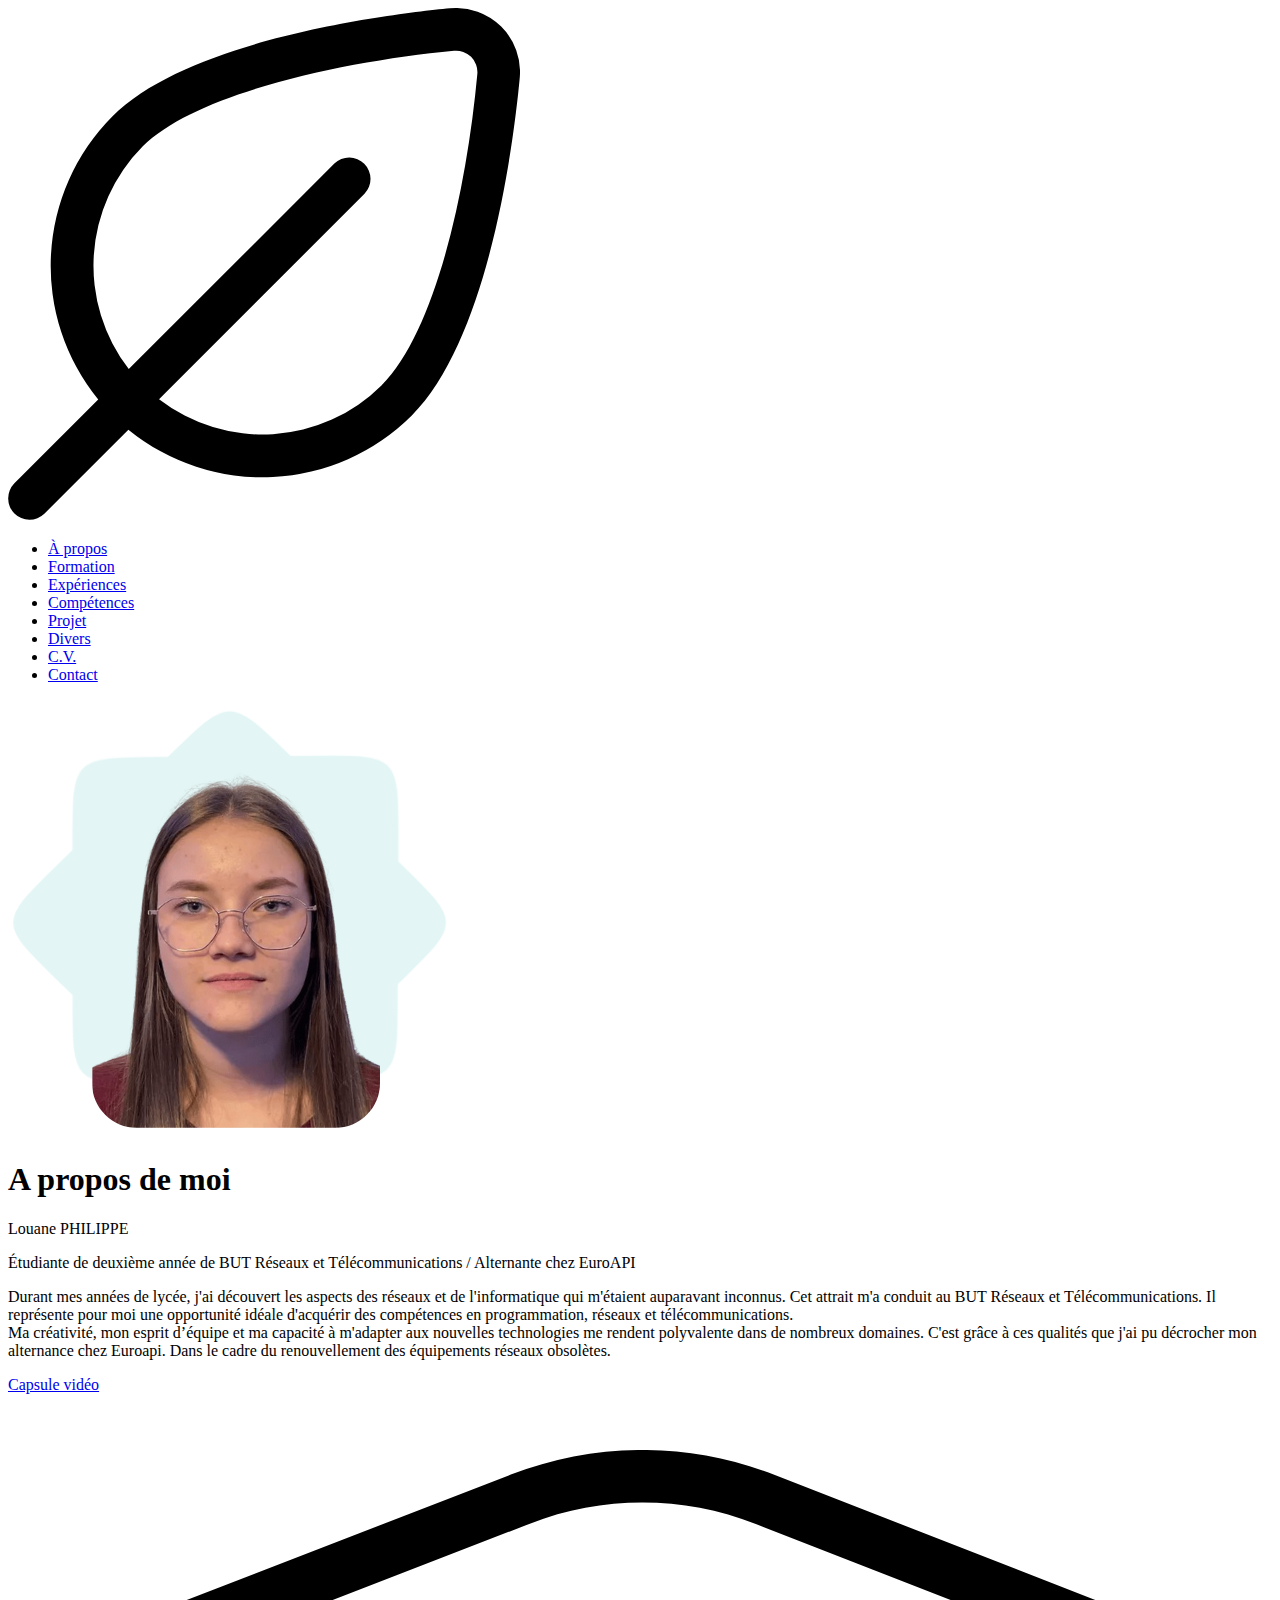
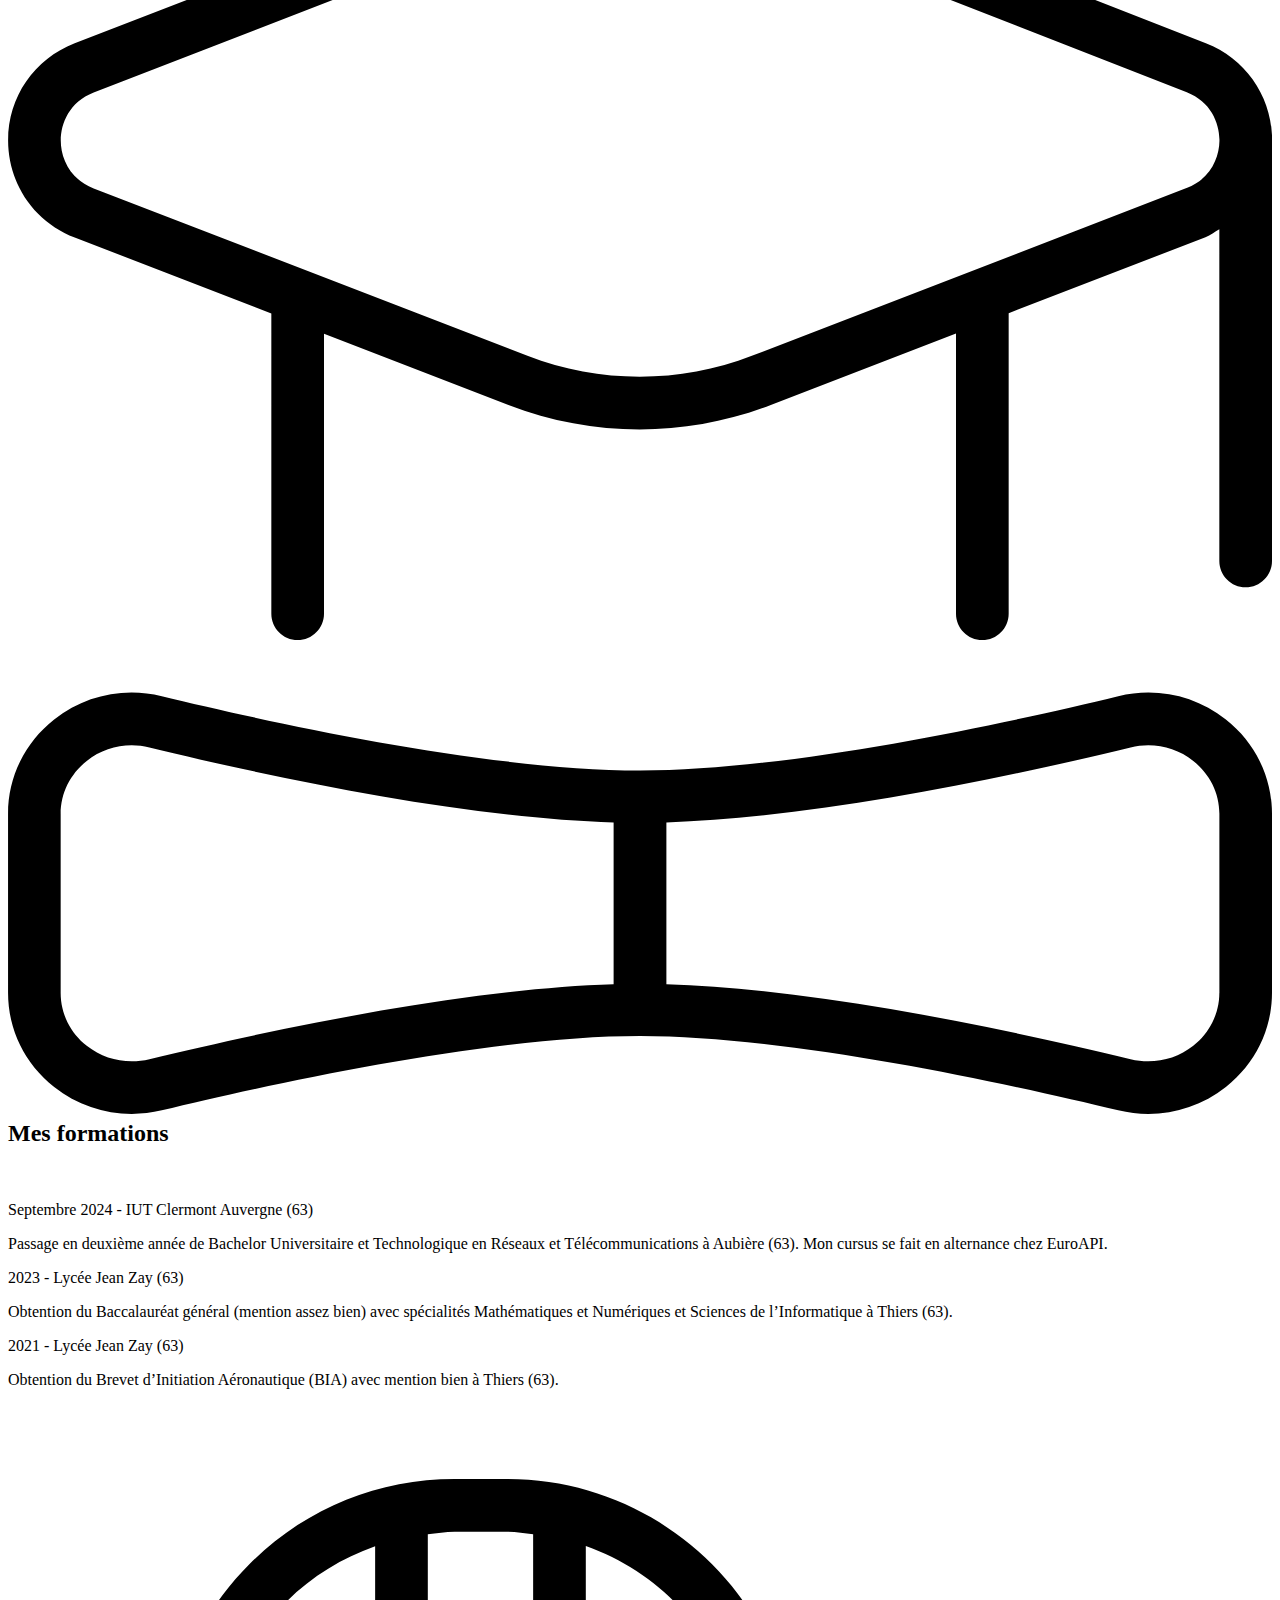
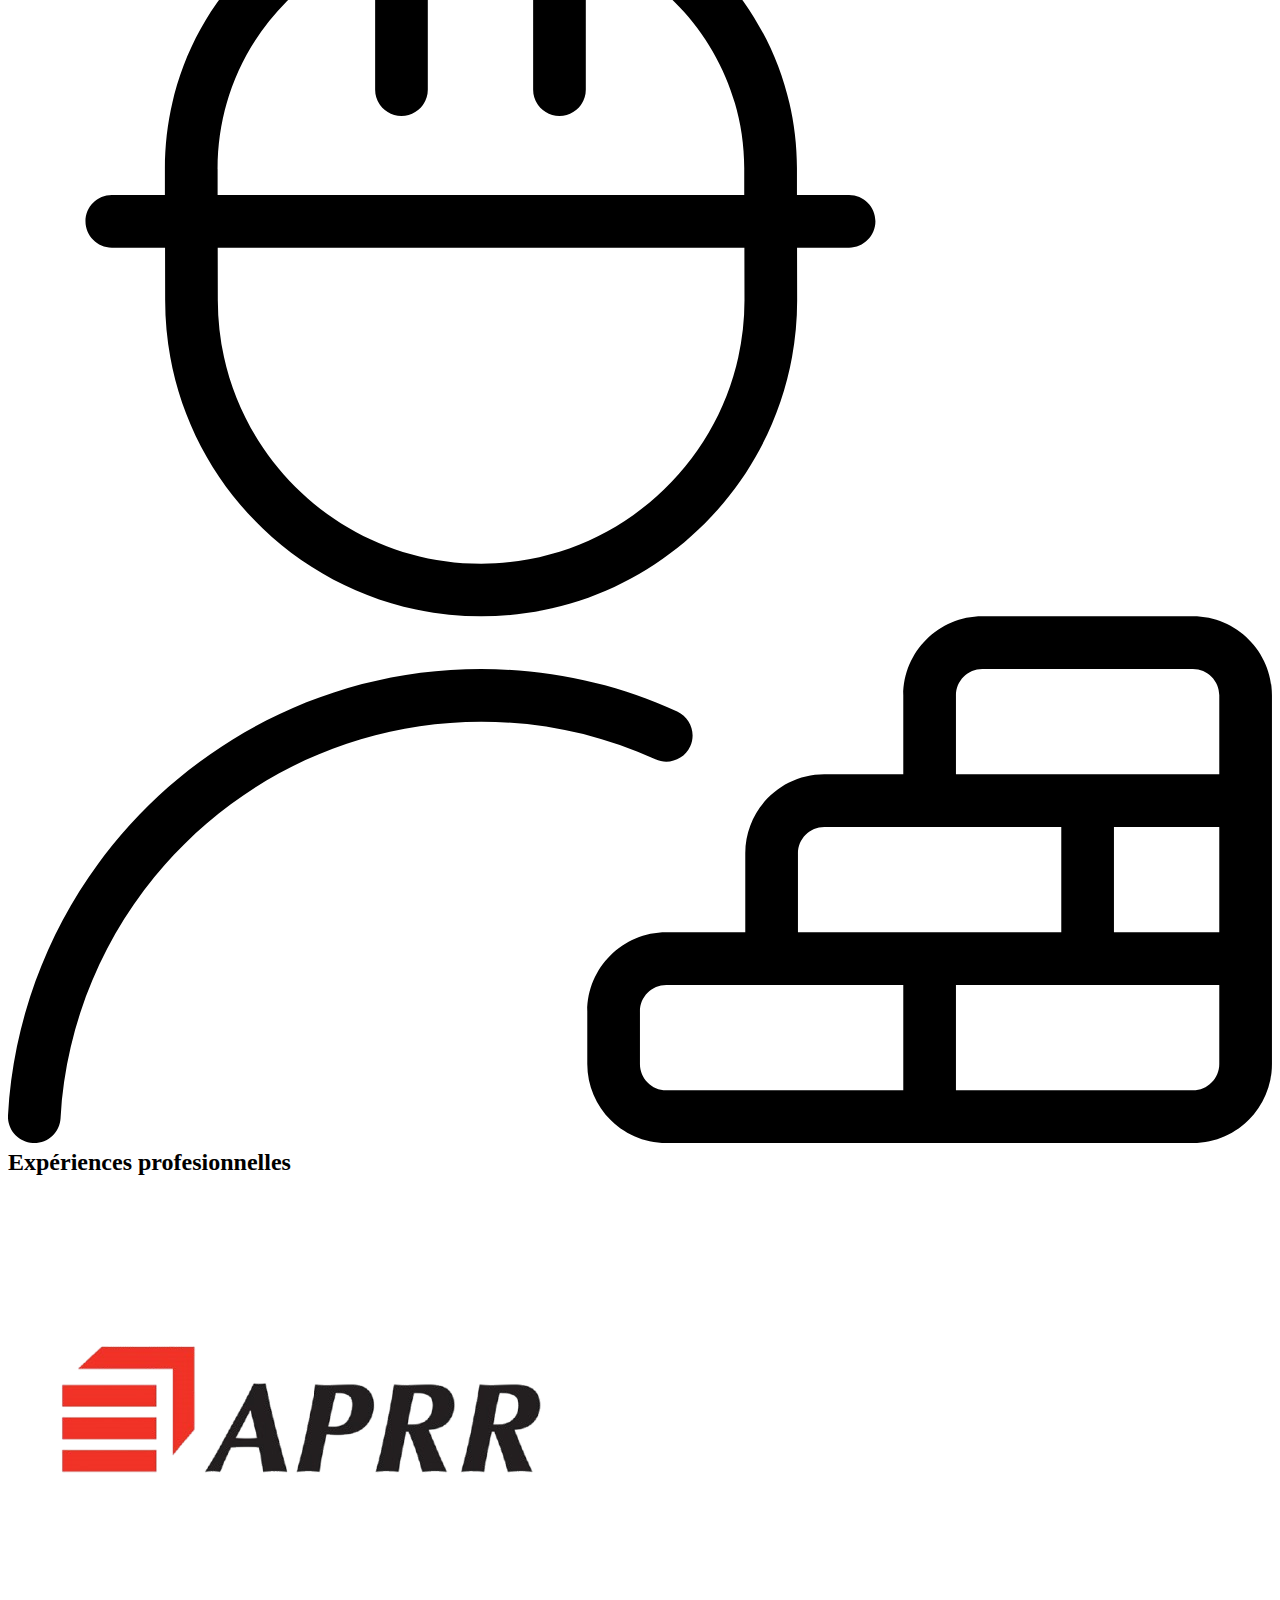
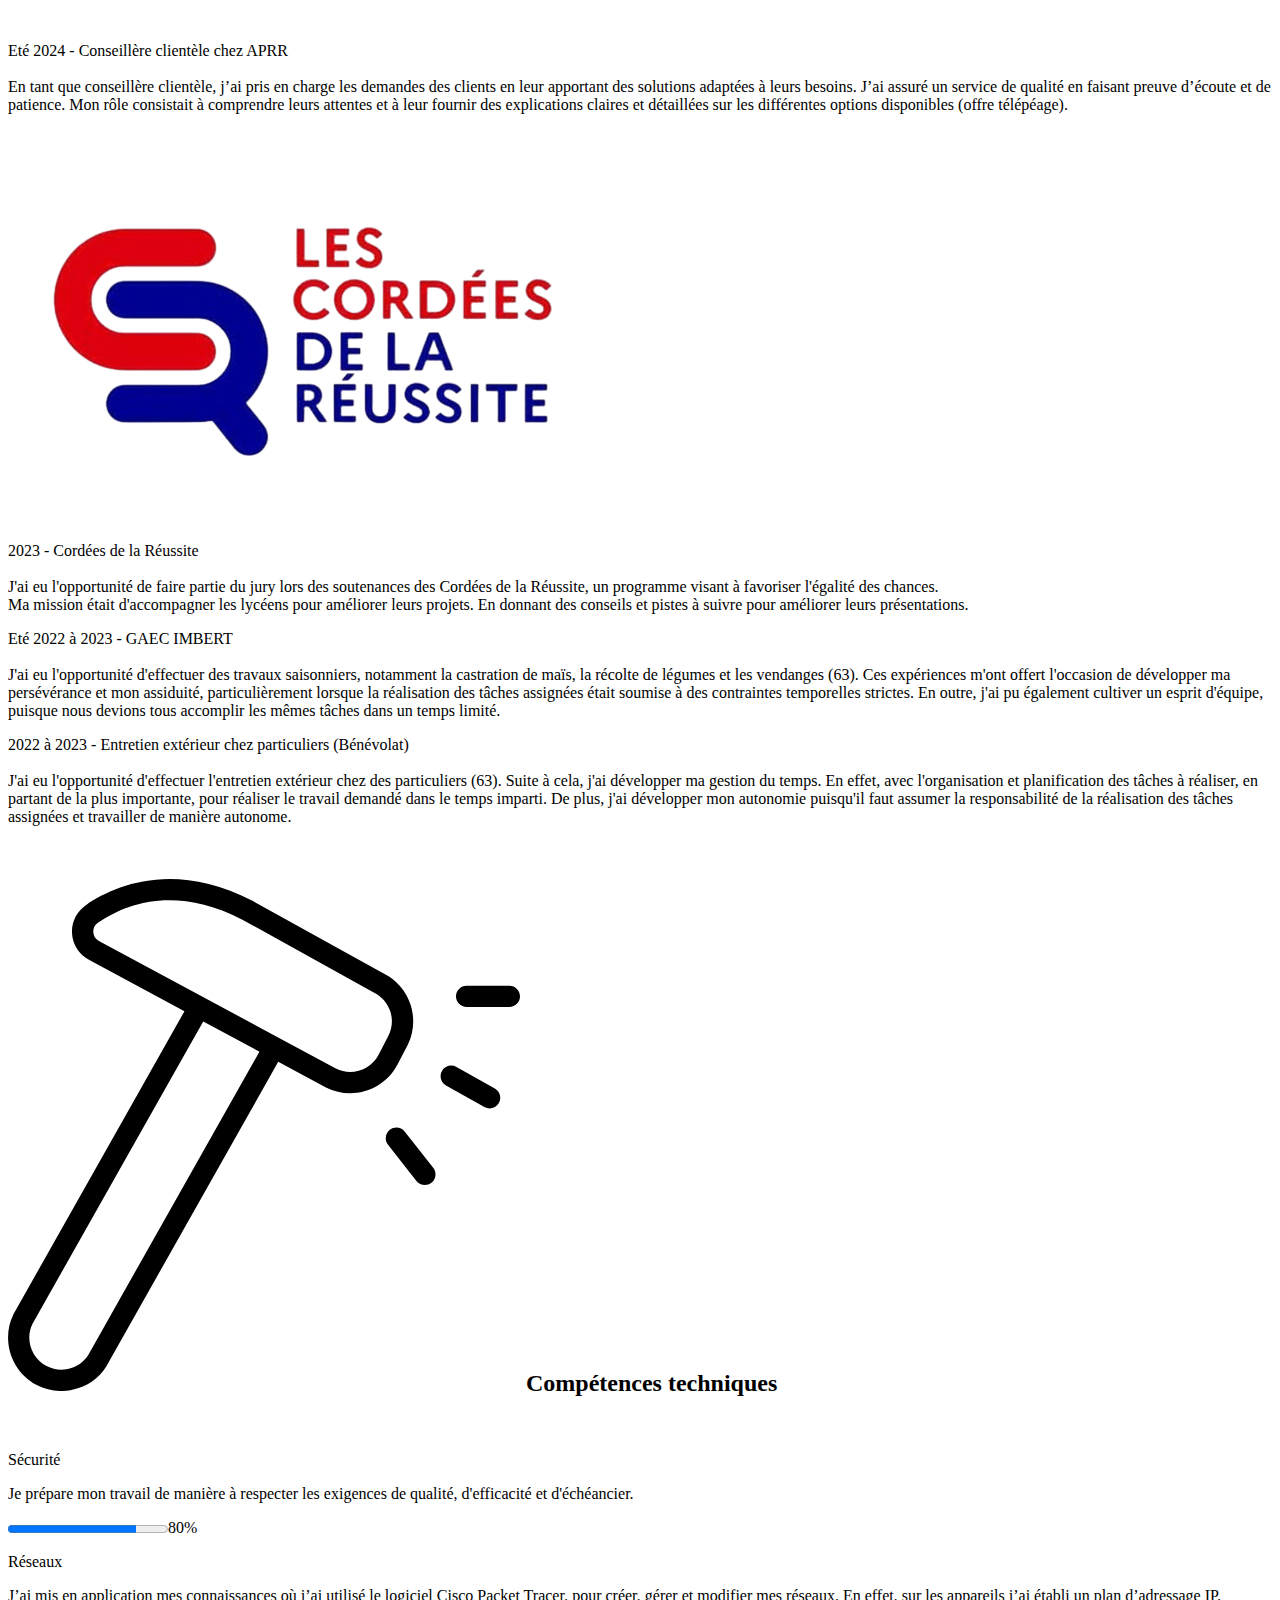
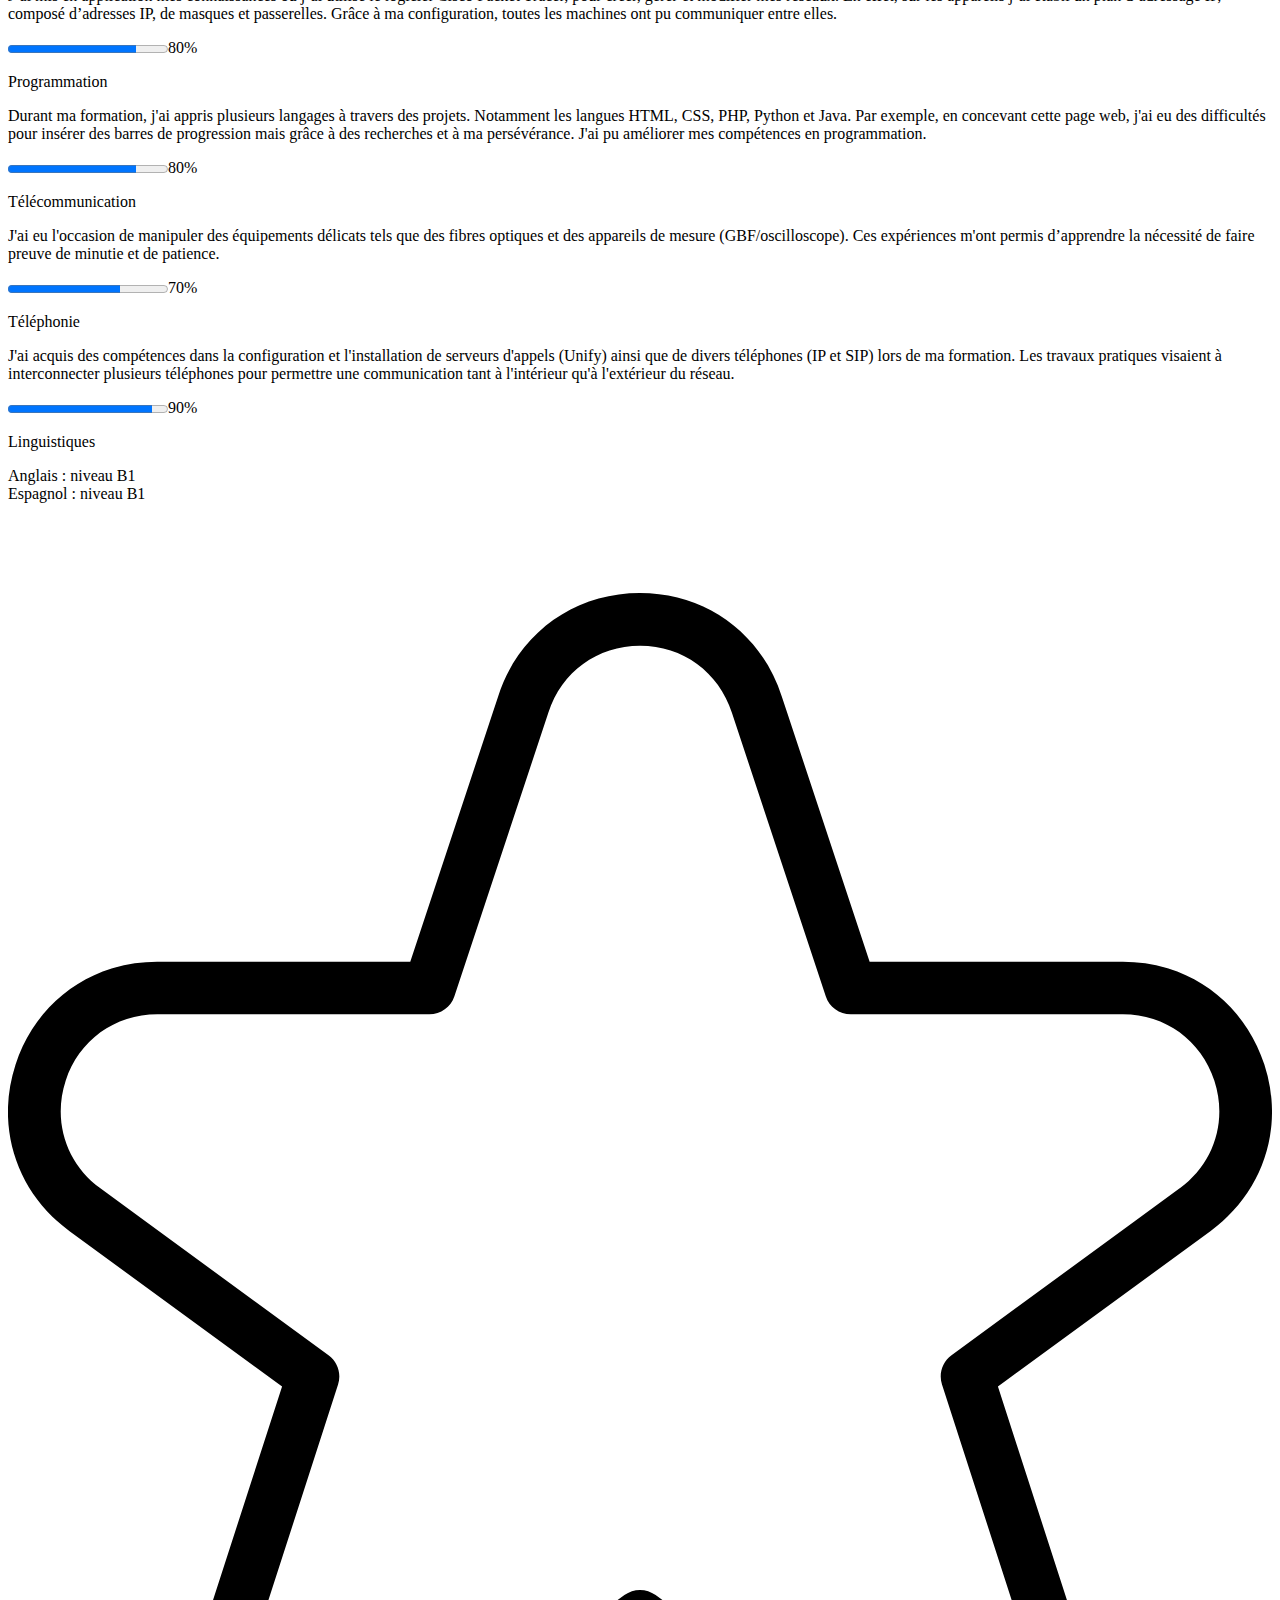
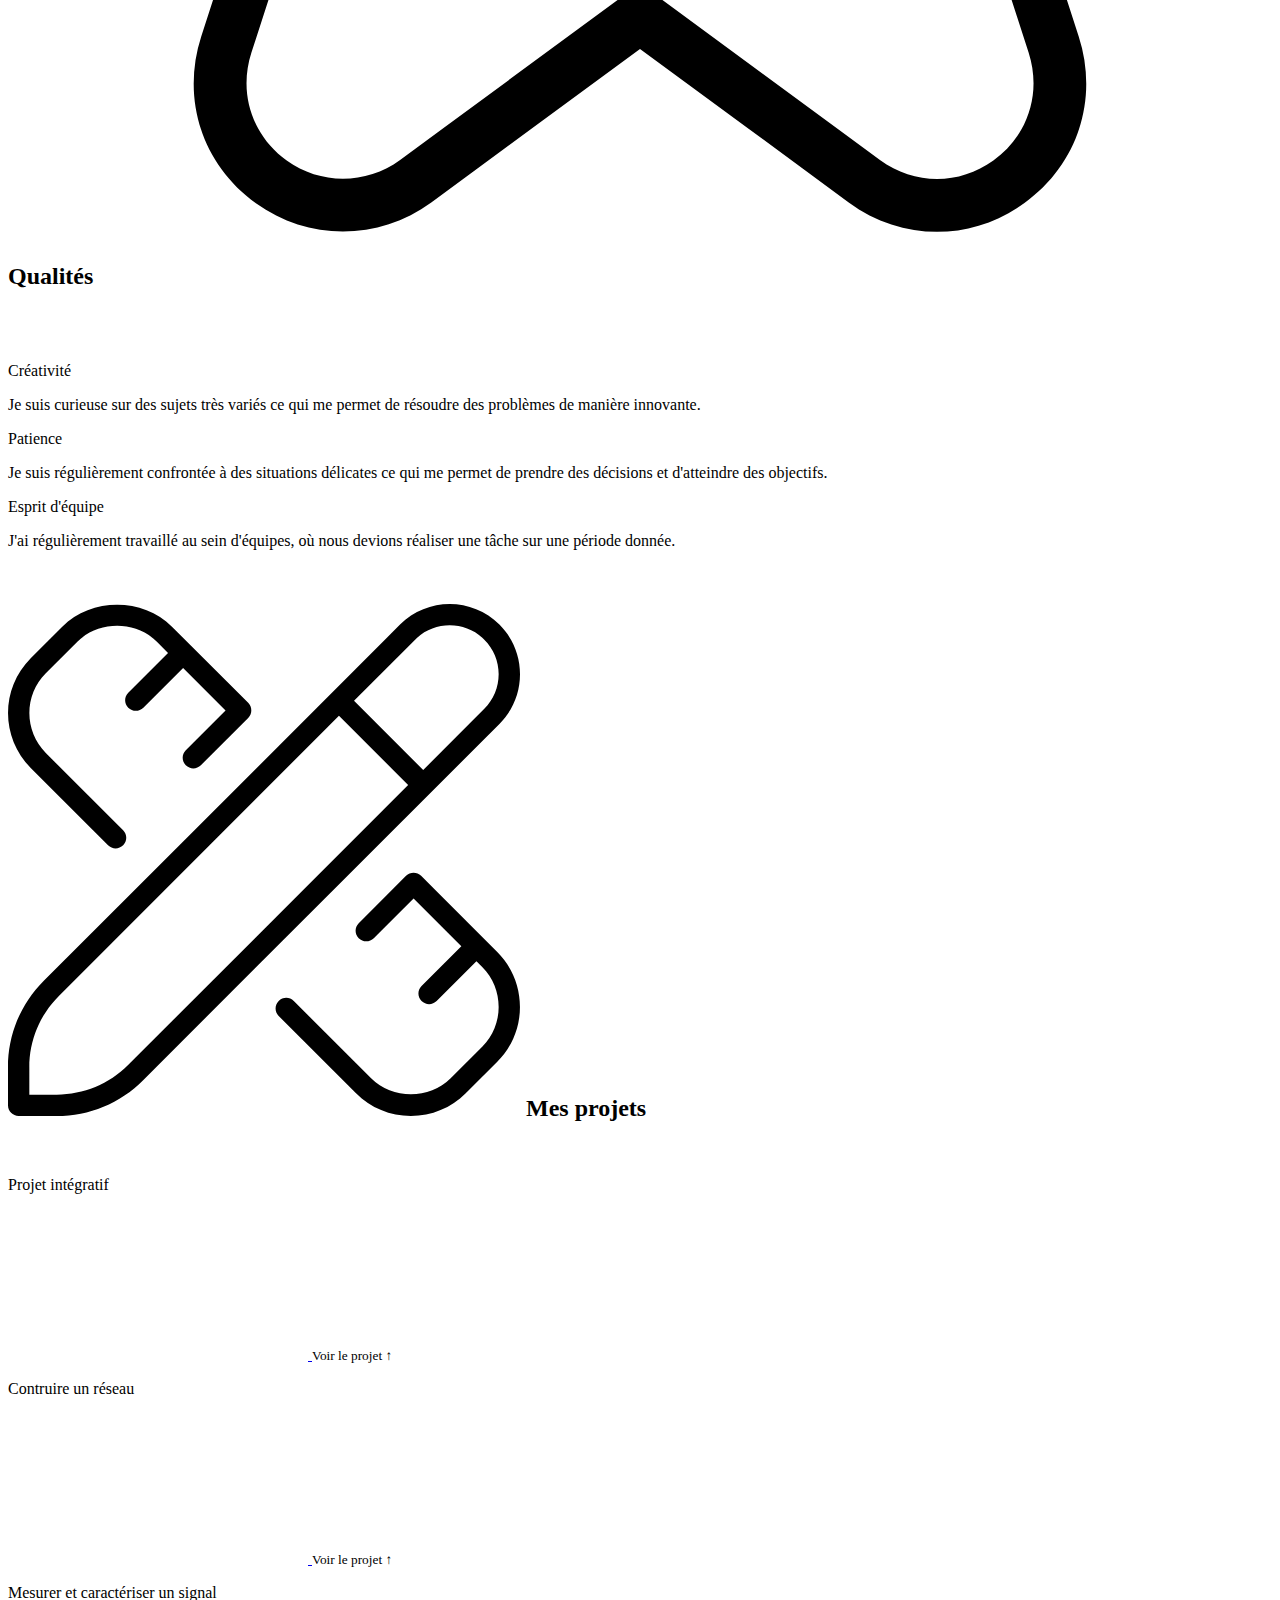
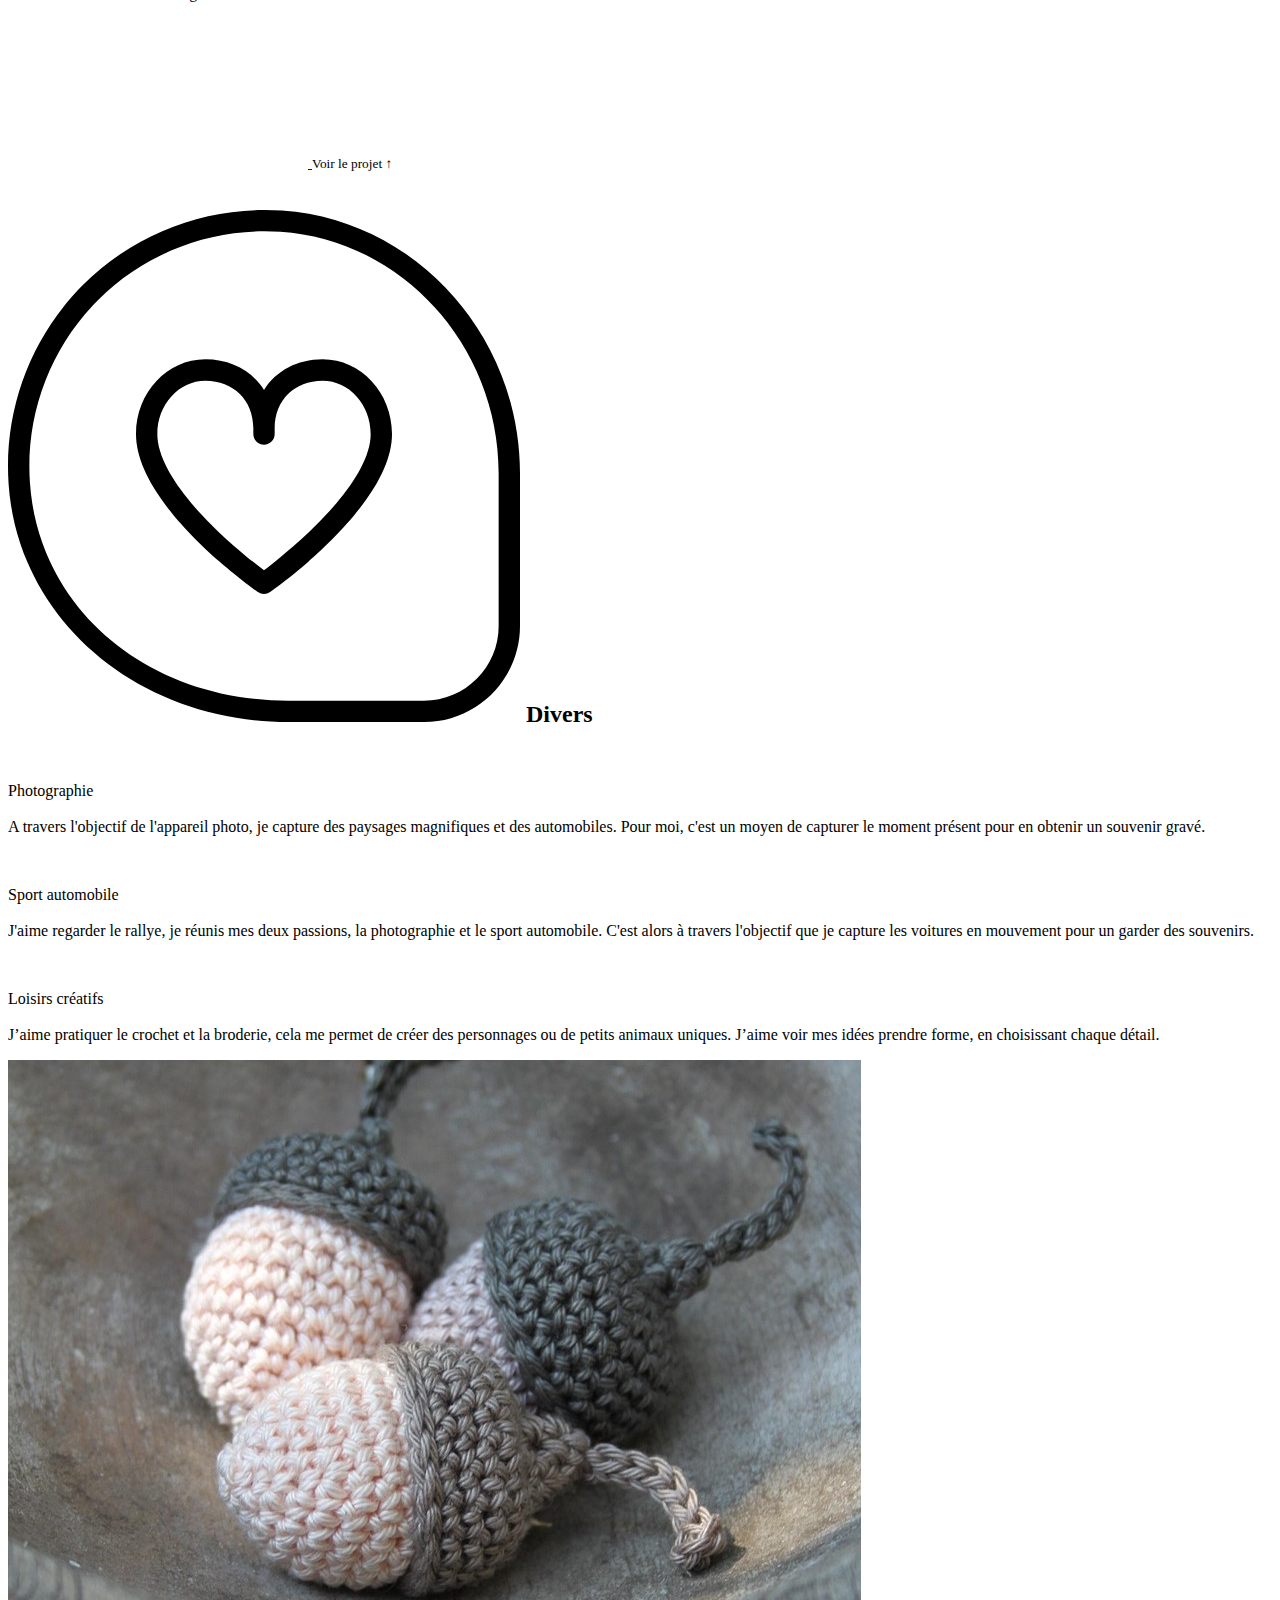
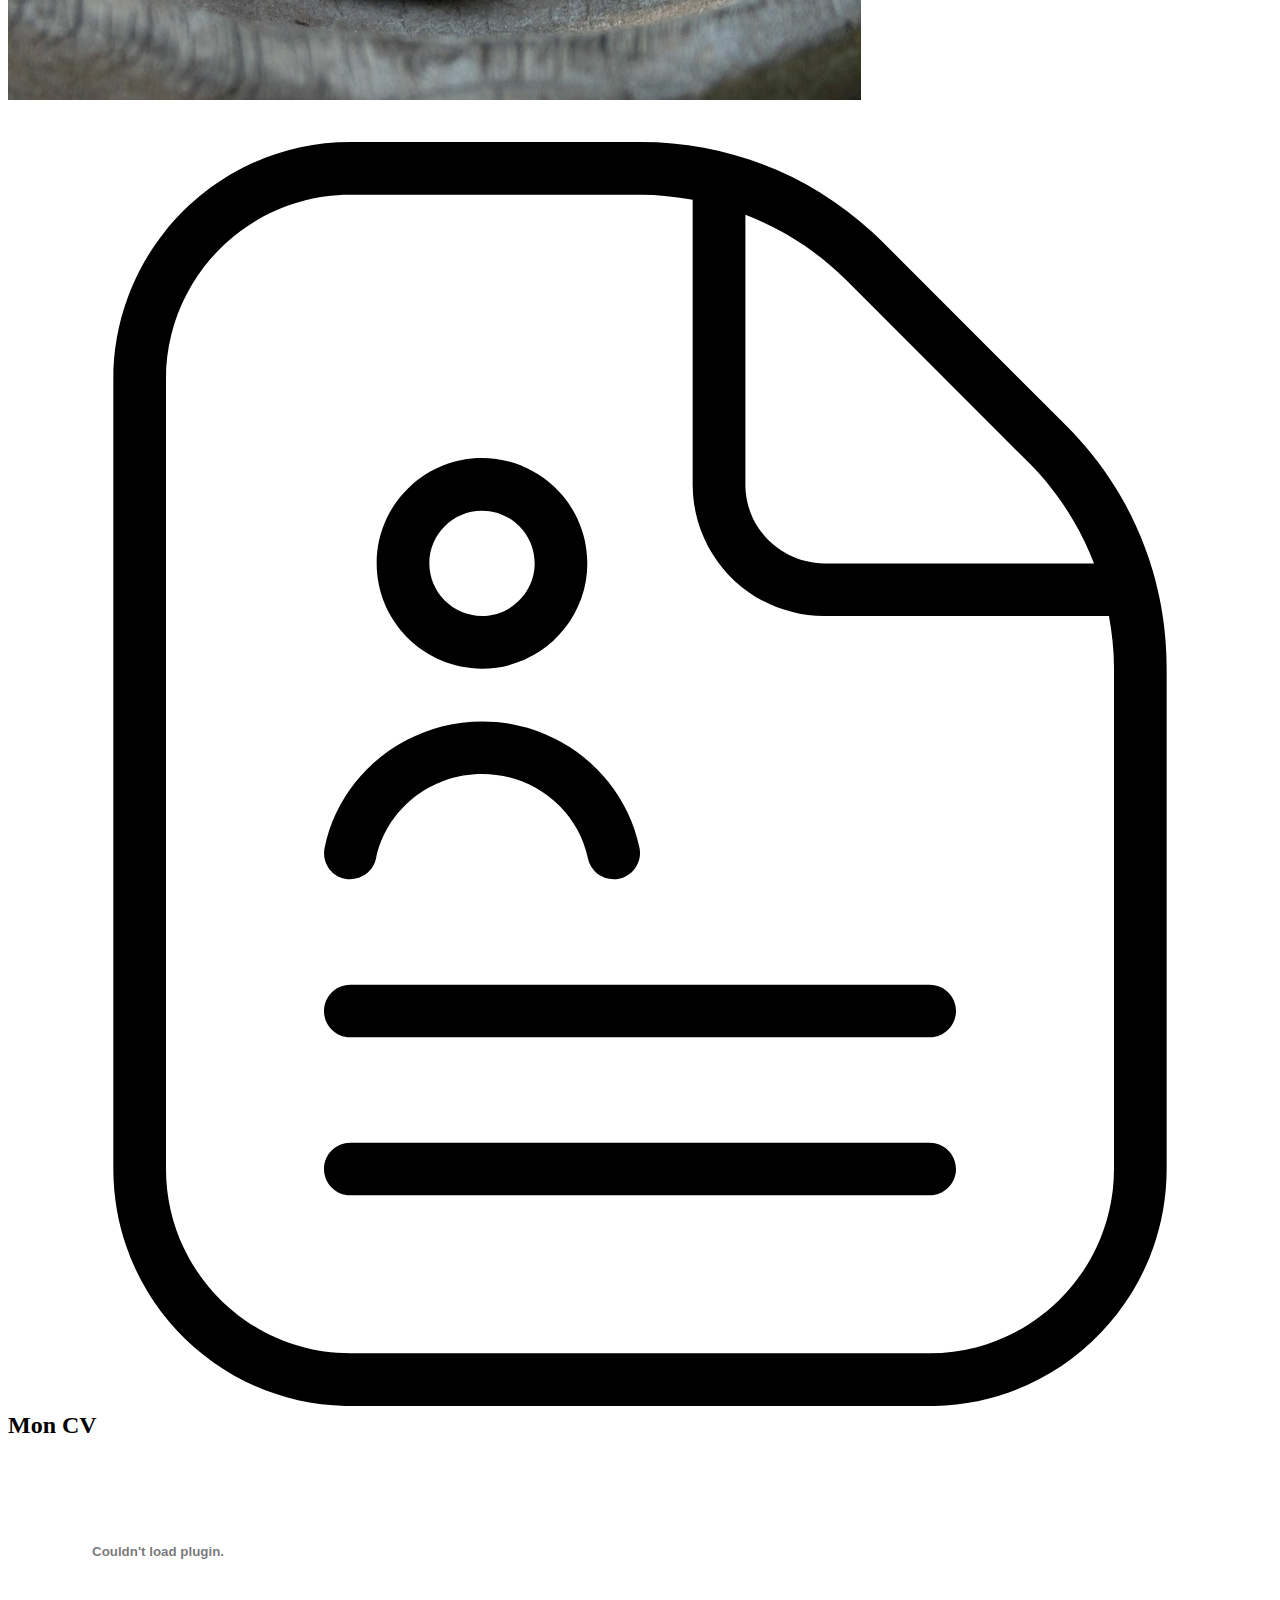
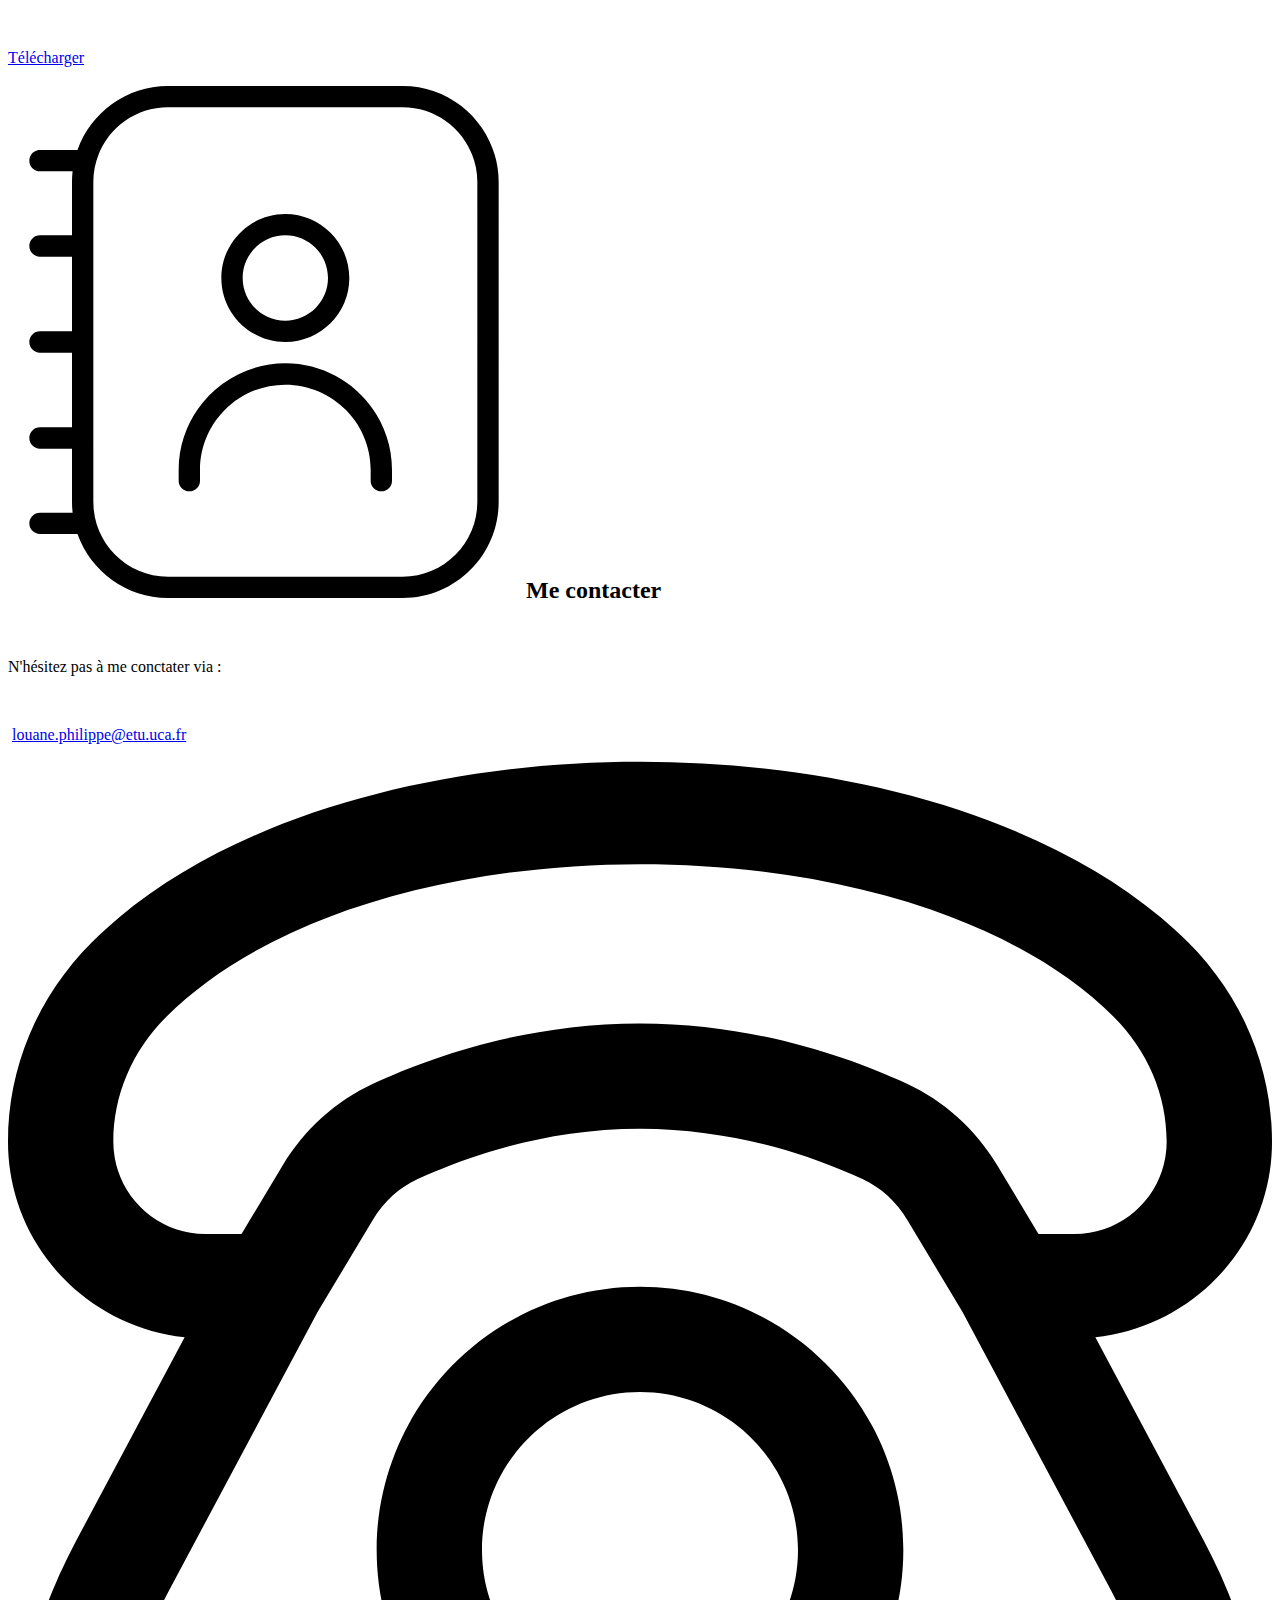
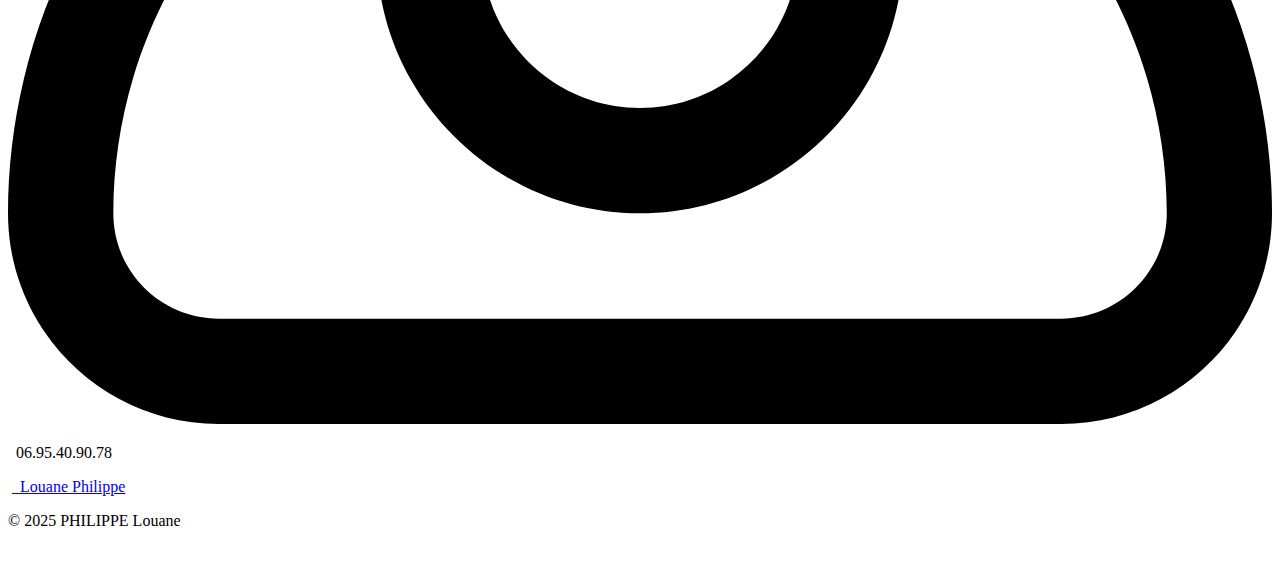
==== commit ae7842a8: "index.html" ====
--- a/index.html
+++ b/index.html
@@ -4,7 +4,7 @@
         <meta charset="UTF-8" />
         <meta name="viewport" content="width=device-width, initial-scale=1.0" />
         <title>Portfolio - Louane Philippe</title>
-        <link rel="stylesheet" href="style.css" />
+        <link rel="stylesheet" href="styles.css" />
         <link rel="shortcut icon" href="icon/feuille.svg" type="image/x-icon" />
     </head>
     <body>
@@ -471,7 +471,7 @@
                         J’aime pratiquer le crochet et la broderie, cela me permet de créer des personnages ou de petits
                         animaux uniques. J’aime voir mes idées prendre forme, en choisissant chaque détail.
                     </p>
-                    <img class="imgDivers" src="image/mouton.jpg" alt="" />
+                    <img class="imgDivers" src="image/crochet.jpg" alt="" />
                 </div>
             </div>
             <br />
